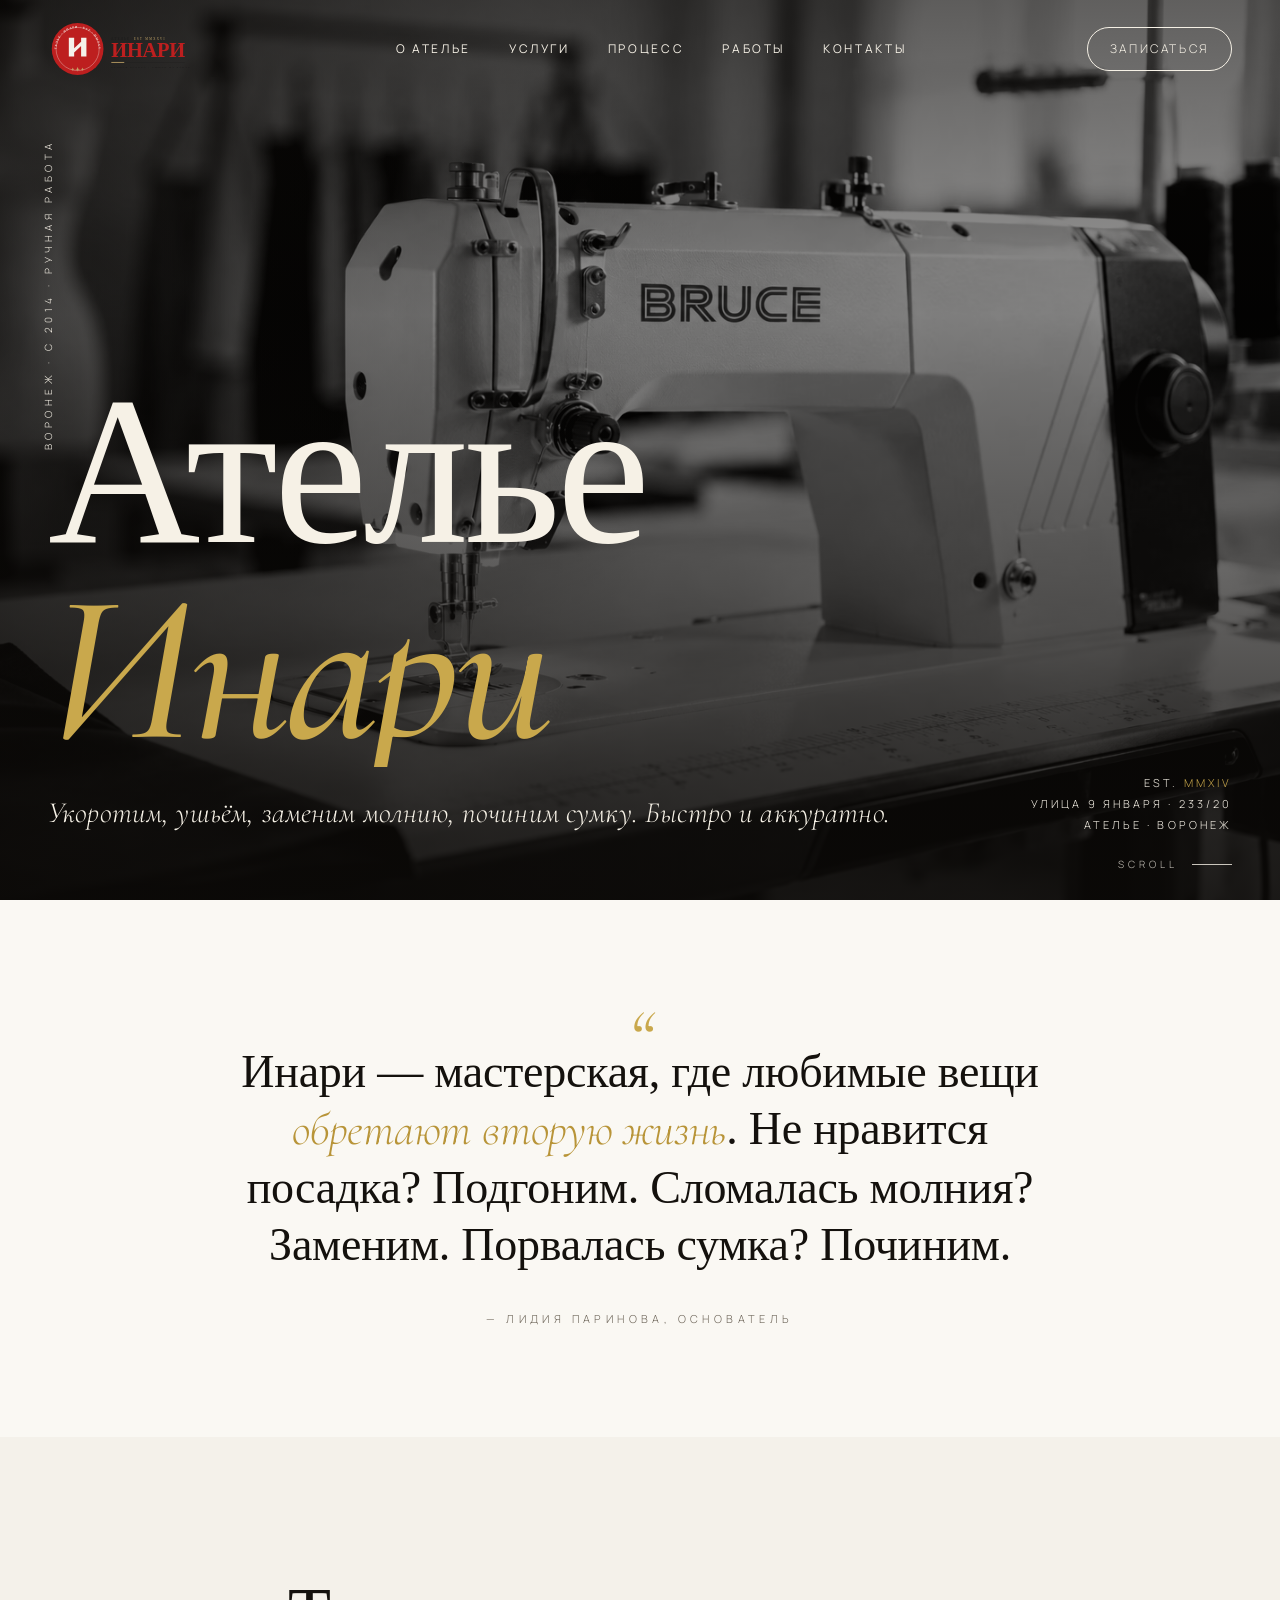
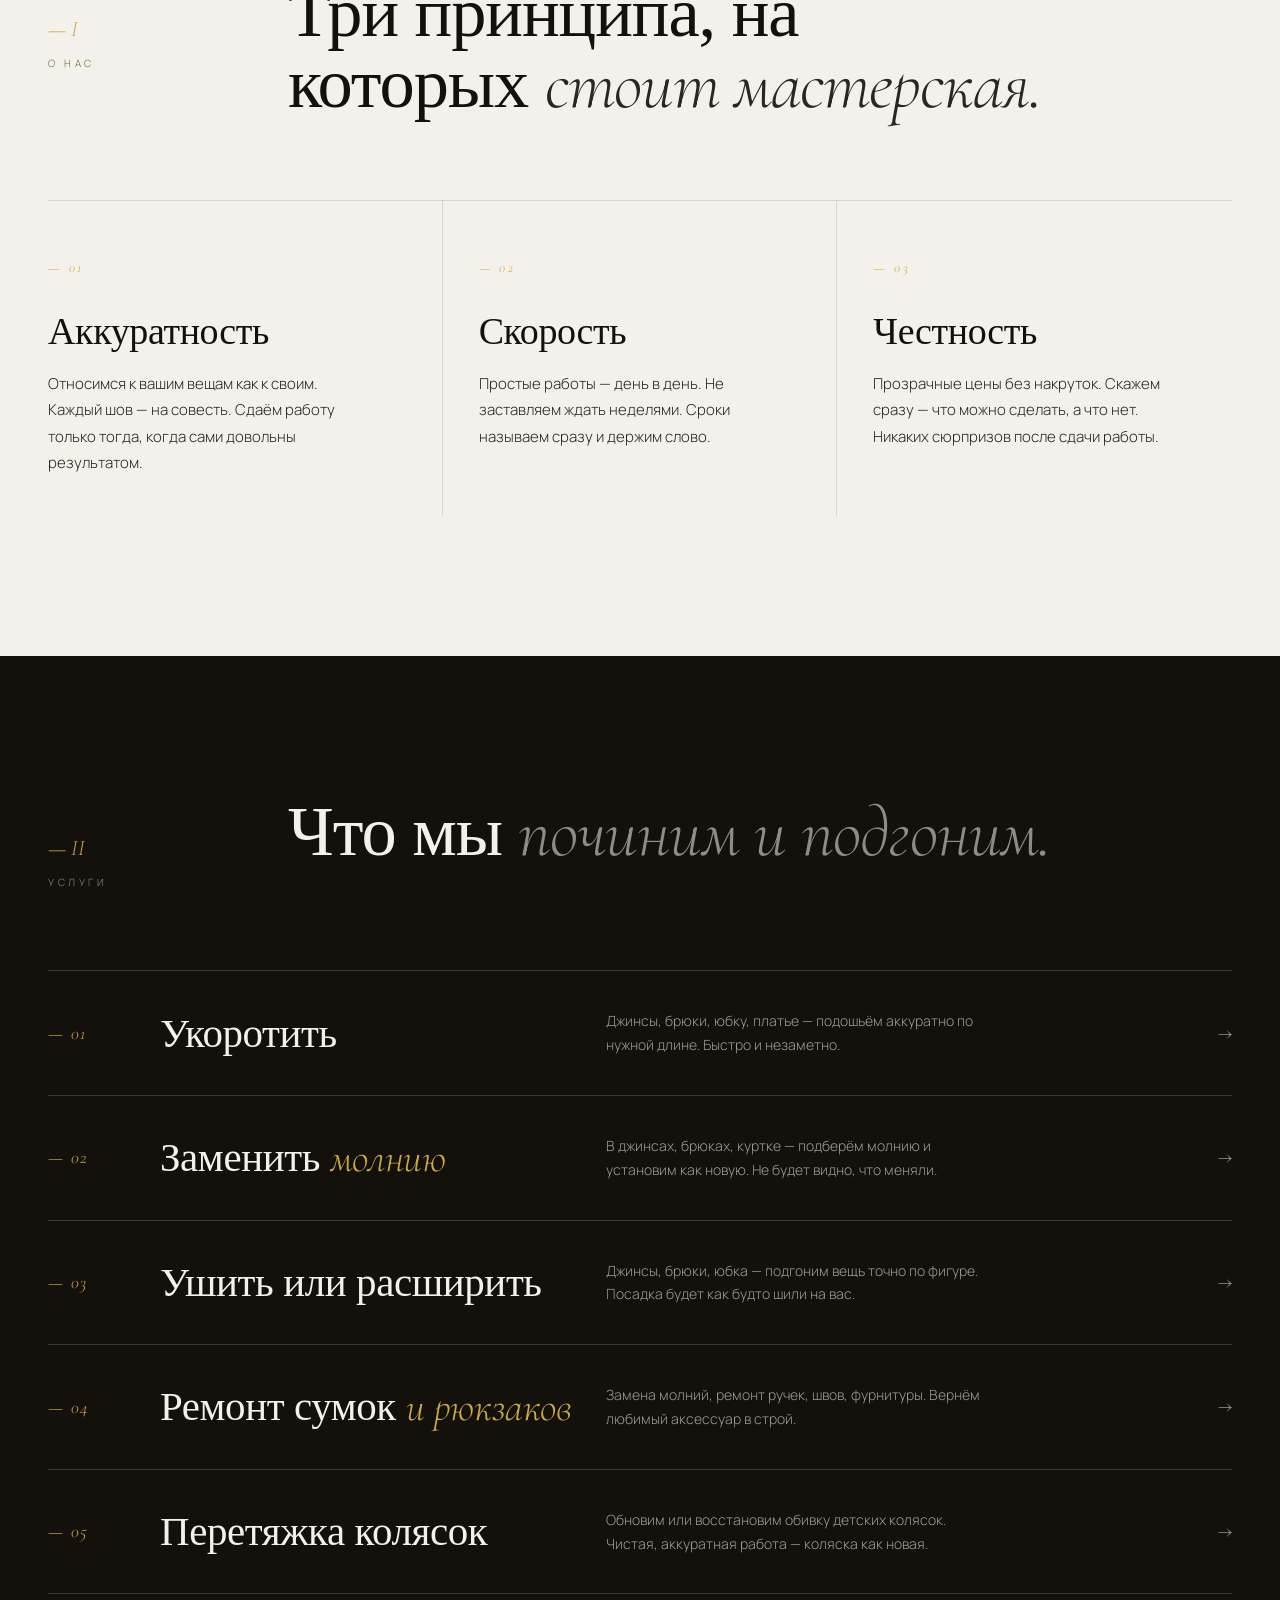
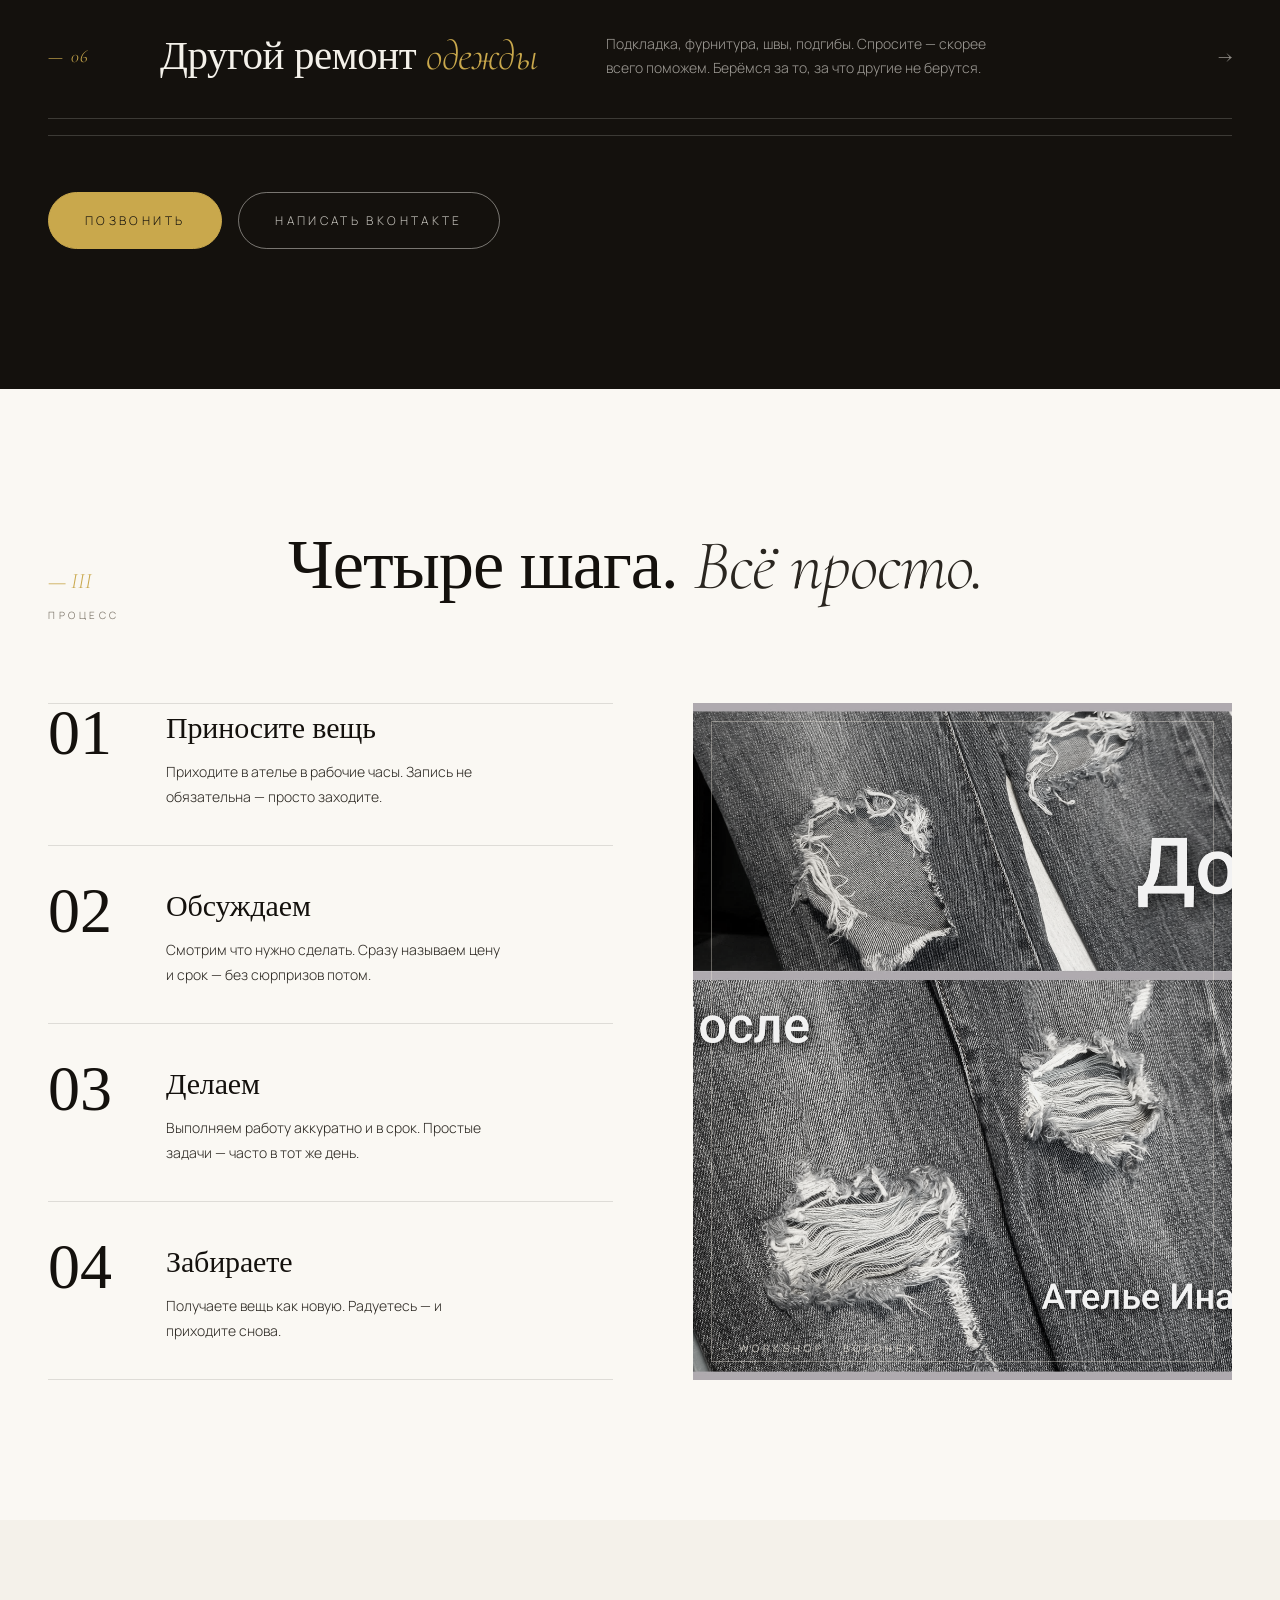
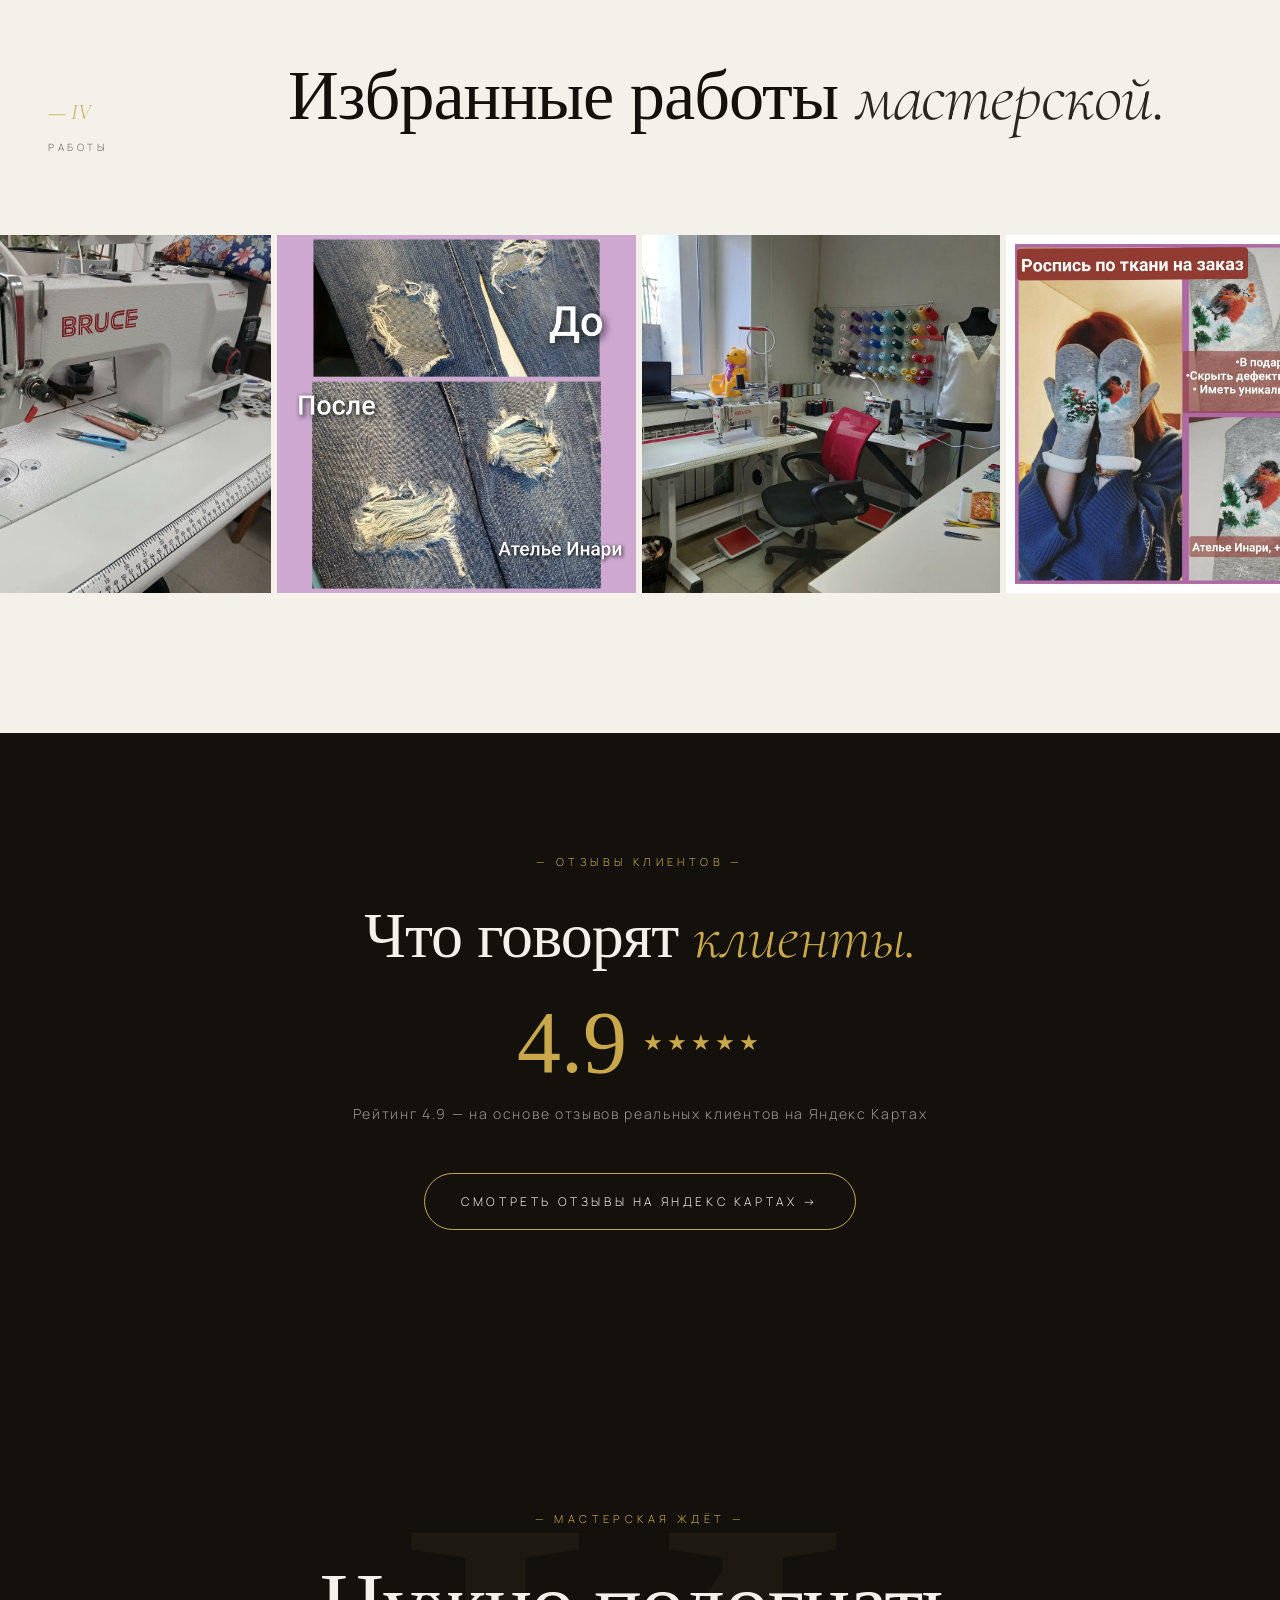
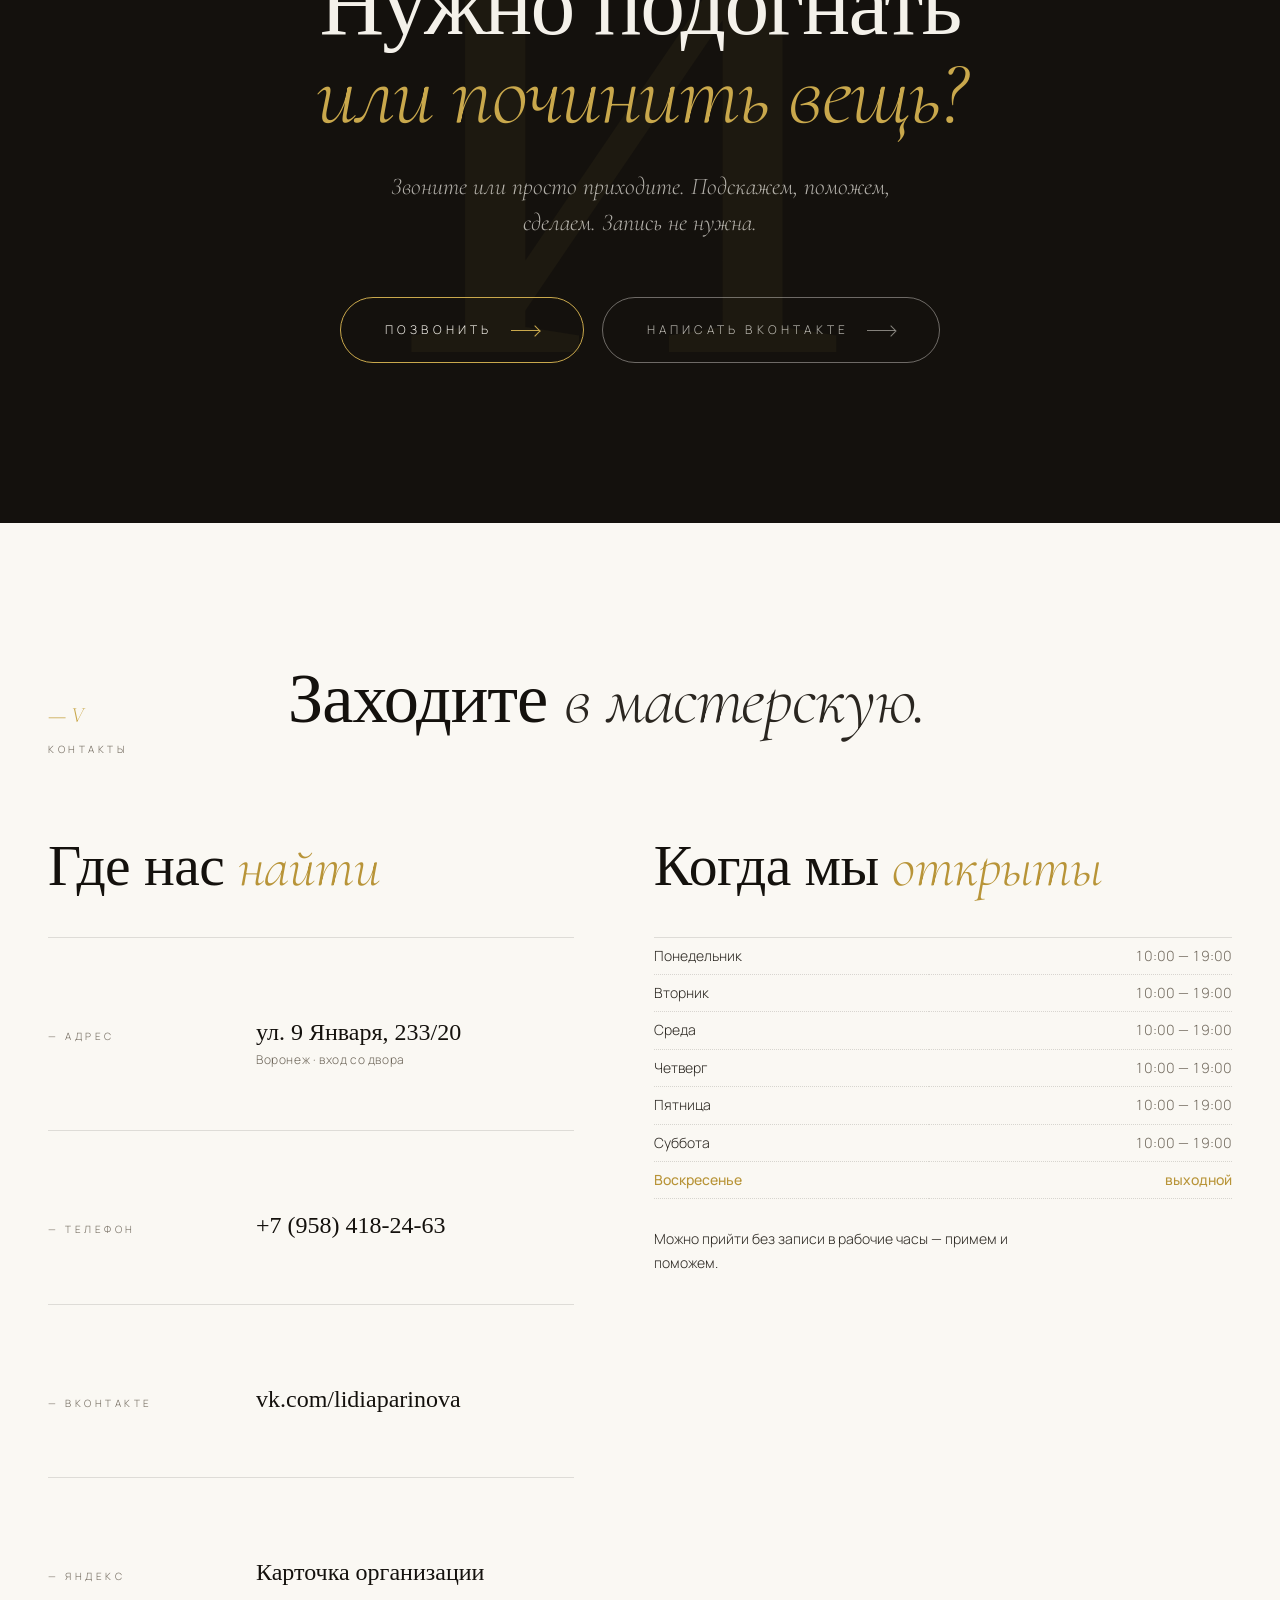
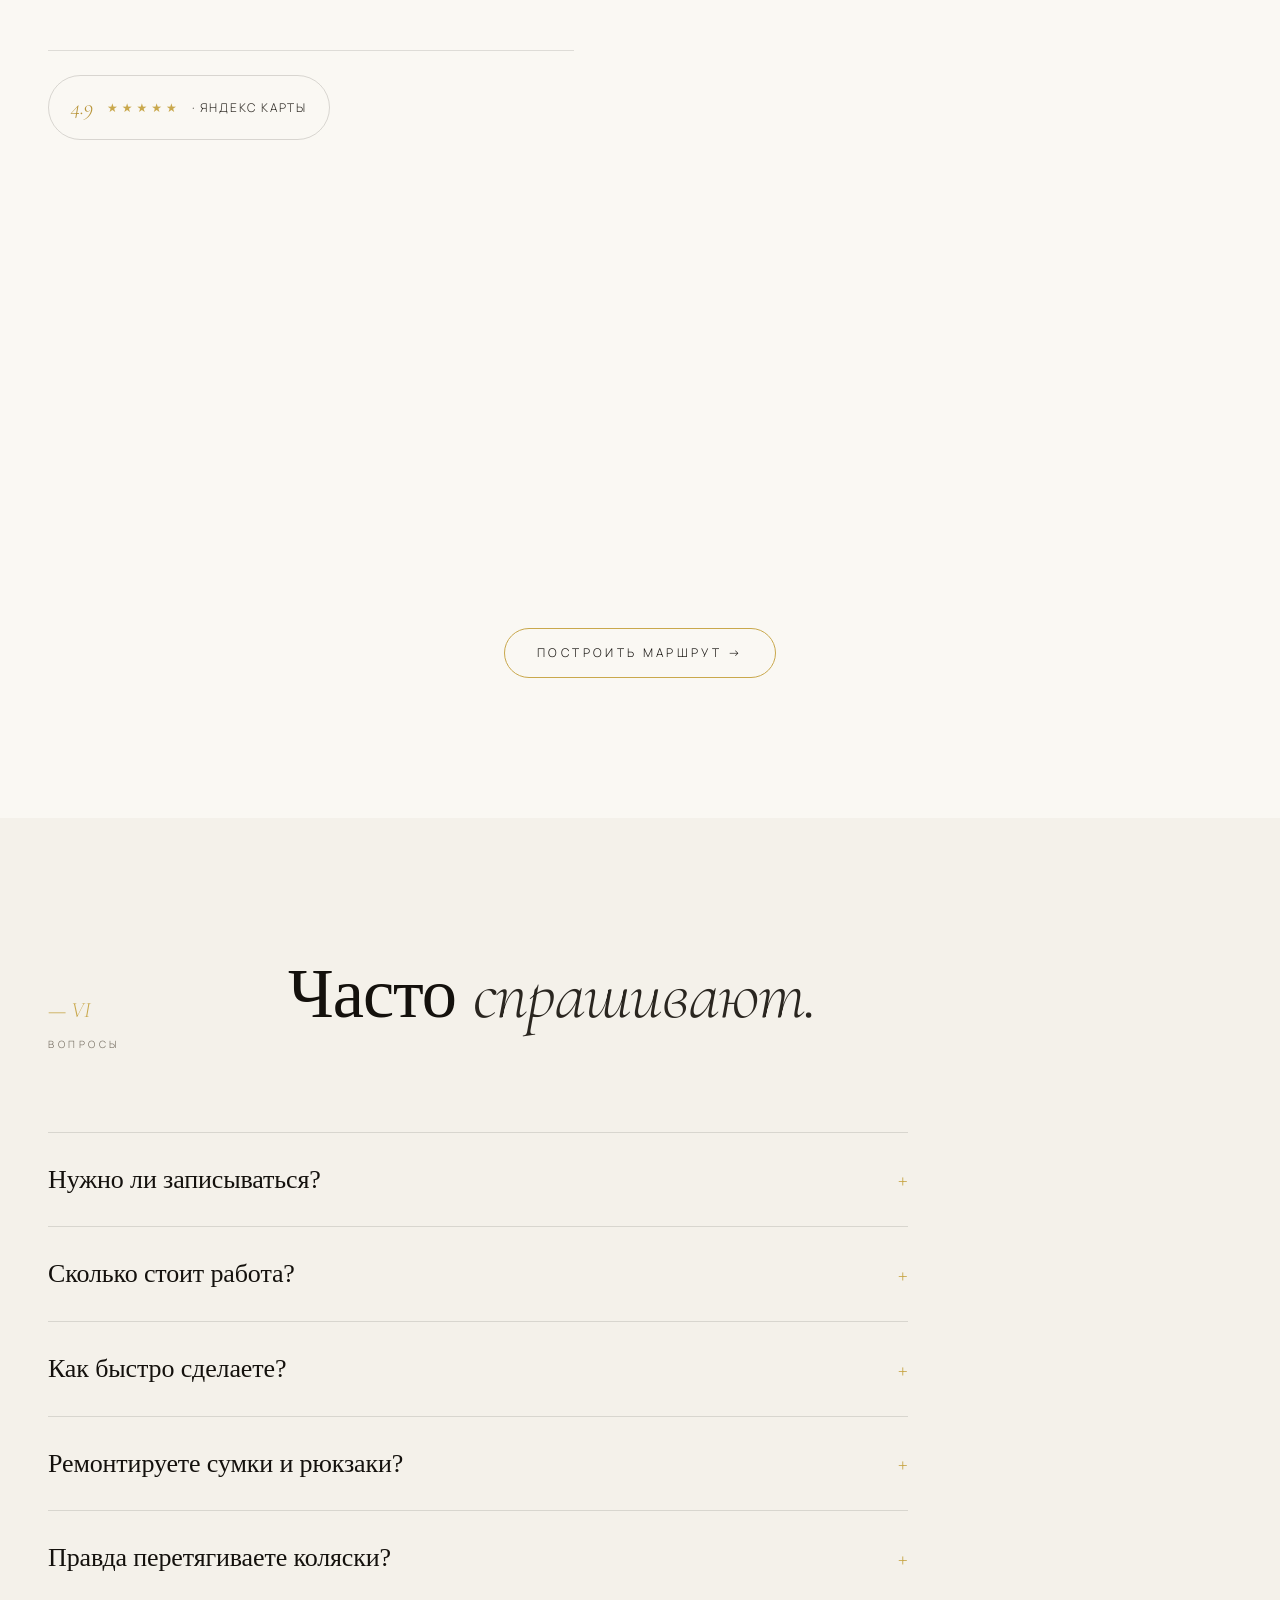
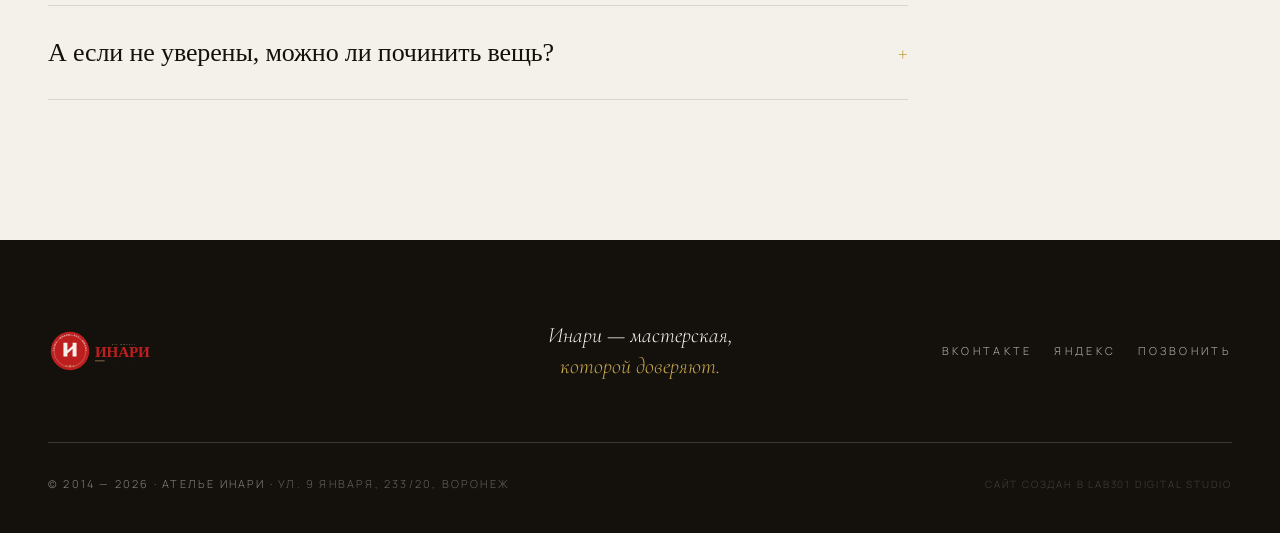
==== index.html @ 96c8e420 "Add files via upload" ====
<!doctype html>
<html lang="ru">
<head>
<meta charset="utf-8" />
<title>Ателье Инари в Воронеже — ремонт и подгонка одежды | ул. 9 Января, 233/20</title>
<meta name="viewport" content="width=device-width, initial-scale=1" />
<meta name="description" content="Ателье Инари в Воронеже. Укоротить брюки, заменить молнию, ушить, ремонт сумок и рюкзаков, перетяжка колясок. Быстро. Рейтинг 4.9. ☎ +7 (958) 418-24-63" />
<meta name="keywords" content="ателье воронеж, ремонт одежды воронеж, подгонка одежды, заменить молнию воронеж, укоротить брюки, ремонт сумок воронеж, ателье инари, 9 января воронеж" />
<meta name="robots" content="index, follow" />
<meta name="theme-color" content="#14110D" />
<meta name="color-scheme" content="dark" />
<link rel="canonical" href="https://inari-atelier.ru/" />

<!-- Open Graph -->
<meta property="og:type" content="website" />
<meta property="og:url" content="https://inari-atelier.ru/" />
<meta property="og:site_name" content="Ателье Инари" />
<meta property="og:locale" content="ru_RU" />
<meta property="og:title" content="Ателье Инари — ремонт и подгонка одежды в Воронеже" />
<meta property="og:description" content="Укоротим, ушьём, заменим молнию, починим сумку. Быстро и аккуратно. Рейтинг 4.9 на Яндекс Картах. ул. 9 Января, 233/20." />
<meta property="og:image" content="https://inari-atelier.ru/og-image.png" />
<meta property="og:image:width" content="1366" />
<meta property="og:image:height" content="768" />
<meta property="og:image:alt" content="Ателье Инари — индивидуальный пошив в Воронеже" />

<!-- Twitter Card -->
<meta name="twitter:card" content="summary_large_image" />
<meta name="twitter:title" content="Ателье Инари — ремонт и подгонка одежды в Воронеже" />
<meta name="twitter:description" content="Укоротим, ушьём, заменим молнию, починим сумку. Быстро и аккуратно. Рейтинг 4.9. ул. 9 Января, 233/20." />
<meta name="twitter:image" content="https://inari-atelier.ru/og-image.png" />

<!-- Favicons -->
<link rel="icon" type="image/svg+xml" href="favicon.svg" />
<link rel="icon" type="image/png" sizes="32x32" href="favicon-32x32%20(2).png" />
<link rel="icon" type="image/png" sizes="16x16" href="favicon-16x16%20(2).png" />
<link rel="apple-touch-icon" sizes="180x180" href="apple-touch-icon%20(2).png" />
<link rel="manifest" href="manifest.json" />

<!-- Preload LCP image — высший приоритет -->
<link rel="preload" as="image" href="hero.avif" type="image/avif" fetchpriority="high" />

<!-- DNS prefetch / preconnect -->
<link rel="dns-prefetch" href="https://yandex.ru" />
<link rel="preconnect" href="https://fonts.googleapis.com" crossorigin />
<link rel="preconnect" href="https://fonts.gstatic.com" crossorigin />

<!-- Google Fonts — не блокирует рендер (media=print trick) -->
<link rel="preload" as="style" href="https://fonts.googleapis.com/css2?family=Cormorant+Garamond:ital,wght@0,300;0,400;0,500;1,300;1,400&family=Manrope:wght@300;400;500;600&display=swap" />
<link rel="stylesheet" href="https://fonts.googleapis.com/css2?family=Cormorant+Garamond:ital,wght@0,300;0,400;0,500;1,300;1,400&family=Manrope:wght@300;400;500;600&display=swap" media="print" onload="this.media='all'" />
<noscript><link rel="stylesheet" href="https://fonts.googleapis.com/css2?family=Cormorant+Garamond:ital,wght@0,300;0,400;0,500;1,300;1,400&family=Manrope:wght@300;400;500;600&display=swap" /></noscript>
<style>
  /* Системные fallback-шрифты до загрузки Google Fonts */
  @font-face {
    font-family: "Cormorant Garamond";
    font-style: normal;
    font-weight: 300 500;
    font-display: swap;
    src: local("Georgia"), local("Times New Roman");
    size-adjust: 105%;
  }
  @font-face {
    font-family: "Manrope";
    font-style: normal;
    font-weight: 300 600;
    font-display: swap;
    src: local("Segoe UI"), local("Helvetica Neue"), local("Arial");
    size-adjust: 100%;
  }

  :root {
    --milk: #F4F1EA;
    --milk-2: #ECE7DC;
    --paper: #FAF8F3;
    --ink: #14110D;
    --ink-2: #2A2620;
    --mute: #6E665A;
    --rule: #1d1a15;
    --gold: #C9A84C;
    --gold-soft: #B89438;
    --serif: "Cormorant Garamond", "Times New Roman", serif;
    --sans: "Manrope", system-ui, sans-serif;
  }

  * { box-sizing: border-box; margin: 0; padding: 0; }
  html { scroll-behavior: smooth; }
  body.menu-open { overflow: hidden; }
  body.menu-open .nav {
    mix-blend-mode: normal;
    background: transparent;
    color: var(--milk);
  }
  body {
    background: var(--paper);
    color: var(--ink);
    font-family: var(--sans);
    font-weight: 300;
    font-size: 16px;
    line-height: 1.6;
    -webkit-font-smoothing: antialiased;
    text-rendering: optimizeLegibility;
    overflow-x: hidden;
  }
  img { max-width: 100%; display: block; }
  a { color: inherit; text-decoration: none; }

  .wrap { max-width: 1340px; margin: 0 auto; padding: 0 48px; }
  @media (max-width: 720px) { .wrap { padding: 0 24px; } }

  .serif { font-family: var(--serif); font-weight: 300; letter-spacing: -0.005em; }
  .eyebrow {
    font-family: var(--sans);
    font-size: 11px;
    font-weight: 500;
    letter-spacing: 0.32em;
    text-transform: uppercase;
    color: var(--mute);
  }
  .eyebrow .dot {
    display: inline-block;
    width: 5px; height: 5px;
    background: var(--gold);
    border-radius: 50%;
    transform: translateY(-2px);
    margin: 0 14px;
  }
  .hair {
    height: 1px;
    background: var(--ink);
    opacity: 0.15;
    width: 100%;
  }
  .vrule {
    width: 1px;
    background: currentColor;
    opacity: 0.2;
  }

  /* ──────── NAV ──────── */
  .nav {
    position: fixed;
    top: 0; left: 0; right: 0;
    z-index: 60;
    padding: 22px 48px;
    display: flex;
    align-items: center;
    justify-content: space-between;
    transition: background 600ms ease, padding 400ms ease, color 400ms ease;
    color: #f6f1e6;
  }
  .nav.scrolled {
    background: rgba(250,248,243,0.92);
    backdrop-filter: blur(14px);
    padding: 16px 48px;
    color: var(--ink);
    border-bottom: 1px solid rgba(20,17,13,0.06);
  }
  @media (max-width: 720px) { .nav, .nav.scrolled { padding-left: 24px; padding-right: 24px; } }

  .logo {
    display: flex;
    align-items: center;
    gap: 10px;
  }
  .logo-img {
    height: 54px;
    width: auto;
    display: block;
  }
  @media (max-width: 880px) {
    .logo-img { height: 36px; }
  }
  .foot-logo-img {
    height: 40px;
    width: auto;
    display: block;
  }
  .nav-links {
    display: flex;
    gap: 38px;
    font-size: 12px;
    letter-spacing: 0.22em;
    text-transform: uppercase;
    font-weight: 400;
  }
  .nav-links a {
    position: relative;
    padding: 4px 0;
    transition: opacity 300ms ease;
  }
  .nav-links a:hover { opacity: 0.55; }
  .nav-cta {
    font-size: 12px;
    letter-spacing: 0.22em;
    text-transform: uppercase;
    padding: 11px 22px;
    border: 1px solid currentColor;
    border-radius: 999px;
    transition: all 400ms ease;
  }
  .nav-cta:hover {
    background: var(--gold);
    border-color: var(--gold);
    color: #fff;
  }
  @media (max-width: 880px) { .nav-links, .nav-cta { display: none; } }

  /* ──────── BURGER ──────── */
  .nav-burger {
    display: none;
    flex-direction: column;
    justify-content: center;
    gap: 6px;
    cursor: pointer;
    padding: 6px;
    border: none;
    background: none;
    color: inherit;
    position: relative;
    z-index: 60;
  }
  .nav-burger span {
    display: block;
    width: 22px; height: 1px;
    background: currentColor;
    transition: transform 400ms ease, opacity 300ms ease;
    transform-origin: center;
  }
  body.menu-open .nav-burger span:nth-child(1) { transform: translateY(7px) rotate(45deg); }
  body.menu-open .nav-burger span:nth-child(2) { opacity: 0; transform: scaleX(0); }
  body.menu-open .nav-burger span:nth-child(3) { transform: translateY(-7px) rotate(-45deg); }
  @media (max-width: 880px) { .nav-burger { display: flex; } }

  /* ──────── MOBILE NAV OVERLAY ──────── */
  .nav-mobile {
    position: fixed; inset: 0;
    background: var(--ink);
    z-index: 55;
    display: flex;
    flex-direction: column;
    align-items: center;
    justify-content: center;
    gap: 0;
    opacity: 0;
    pointer-events: none;
    transition: opacity 450ms ease;
  }
  body.menu-open .nav-mobile { opacity: 1; pointer-events: all; }
  .nav-mobile a {
    font-family: var(--serif);
    font-style: italic;
    font-weight: 300;
    font-size: clamp(34px, 9vw, 54px);
    color: var(--milk);
    letter-spacing: -0.01em;
    padding: 12px 0;
    transition: color 300ms ease;
    opacity: 0;
    transform: translateY(20px);
    transition: color 300ms ease, opacity 500ms ease, transform 500ms ease;
  }
  body.menu-open .nav-mobile a { opacity: 1; transform: translateY(0); }
  body.menu-open .nav-mobile a:nth-child(1) { transition-delay: 80ms; }
  body.menu-open .nav-mobile a:nth-child(2) { transition-delay: 140ms; }
  body.menu-open .nav-mobile a:nth-child(3) { transition-delay: 200ms; }
  body.menu-open .nav-mobile a:nth-child(4) { transition-delay: 260ms; }
  body.menu-open .nav-mobile a:nth-child(5) { transition-delay: 320ms; }
  .nav-mobile a:hover { color: var(--gold); }
  .nav-mobile .mob-cta-wrap {
    display: flex; flex-direction: column; gap: 12px;
    margin-top: 36px; width: 100%; max-width: 280px;
    opacity: 0; transform: translateY(20px);
    transition: opacity 500ms ease 400ms, transform 500ms ease 400ms;
  }
  body.menu-open .nav-mobile .mob-cta-wrap { opacity: 1; transform: translateY(0); }
  .nav-mobile .mob-btn {
    display: flex; align-items: center; justify-content: center;
    padding: 15px 28px; border-radius: 999px;
    font-size: 12px; letter-spacing: 0.26em; text-transform: uppercase;
    font-family: var(--sans); font-style: normal; font-weight: 400;
    min-height: 48px; transition: all 400ms ease;
  }
  .nav-mobile .mob-btn.primary { background: var(--gold); color: var(--ink); border: 1px solid var(--gold); }
  .nav-mobile .mob-btn.primary:hover { background: #b8943a; }
  .nav-mobile .mob-btn.outline { border: 1px solid rgba(244,241,234,0.4); color: var(--milk); }
  .nav-mobile .mob-btn.outline:hover { border-color: var(--milk); }
  .nav-mobile-footer {
    position: absolute; bottom: 32px; left: 0; right: 0;
    text-align: center;
    font-size: 10px; letter-spacing: 0.35em; text-transform: uppercase;
    color: rgba(244,241,234,0.35);
    opacity: 0; transition: opacity 500ms ease 480ms;
  }
  body.menu-open .nav-mobile-footer { opacity: 1; }

  /* ──────── HERO ──────── */
  .hero {
    position: relative;
    min-height: 100vh;
    color: #f6f1e6;
    overflow: hidden;
    display: flex;
    align-items: flex-end;
    padding-bottom: 64px;
  }
  .hero::before {
    content: "";
    position: absolute; inset: 0;
    background: #0c0a08;
    z-index: 0;
  }
  .hero-img {
    position: absolute;
    inset: 0;
    width: 100%;
    height: 100%;
    object-fit: cover;
    object-position: 55% 30%;
    filter: grayscale(1) contrast(1.05) brightness(0.78);
    z-index: 1;
    transform: scale(1.02);
    animation: heroSlow 22s ease-out infinite alternate;
  }
  @keyframes heroSlow {
    from { transform: scale(1.02); }
    to   { transform: scale(1.10); }
  }
  .hero::after {
    content: "";
    position: absolute; inset: 0;
    background:
      linear-gradient(180deg, rgba(12,10,8,0.55) 0%, rgba(12,10,8,0.25) 35%, rgba(12,10,8,0.85) 100%),
      linear-gradient(90deg, rgba(12,10,8,0.45) 0%, rgba(12,10,8,0) 50%);
    z-index: 2;
  }
  .hero-inner {
    position: relative;
    z-index: 3;
    width: 100%;
  }
  .hero-grid {
    display: grid;
    grid-template-columns: 1fr auto;
    align-items: end;
    gap: 48px;
  }
  .hero-title {
    font-family: var(--serif);
    font-weight: 500;
    font-size: clamp(87px, 16.5vw, 252px);
    line-height: 0.92;
    letter-spacing: -0.02em;
    text-wrap: balance;
  }
  .hero-title .it { font-style: italic; font-weight: 500; color: var(--gold); }
  .hero-sub {
    font-family: var(--serif);
    font-style: italic;
    font-weight: 300;
    font-size: clamp(20px, 2.3vw, 30px);
    margin-top: 22px;
    opacity: 0.92;
    letter-spacing: 0.005em;
  }
  .hero-meta {
    font-size: 11px;
    letter-spacing: 0.28em;
    text-transform: uppercase;
    text-align: right;
    line-height: 1.9;
    opacity: 0.85;
  }
  .hero-meta .gold { color: var(--gold); }
  .hero-vstamp {
    position: absolute;
    left: 48px; top: 50%;
    transform: translateY(-50%) rotate(-90deg);
    transform-origin: left center;
    z-index: 3;
    font-size: 10px;
    letter-spacing: 0.45em;
    text-transform: uppercase;
    opacity: 0.7;
    white-space: nowrap;
  }
  @media (max-width: 720px) { .hero-vstamp { display: none; } }
  .scroll-hint {
    position: absolute;
    right: 48px; bottom: 28px;
    z-index: 3;
    font-size: 10px;
    letter-spacing: 0.4em;
    text-transform: uppercase;
    display: flex;
    align-items: center;
    gap: 14px;
    opacity: 0.8;
  }
  .scroll-hint .line {
    width: 40px; height: 1px; background: currentColor;
    animation: scrollLine 2.4s ease-in-out infinite;
  }
  @keyframes scrollLine {
    0%,100% { transform: scaleX(1); opacity: 0.4; }
    50%     { transform: scaleX(1.6); opacity: 1; }
  }
  @media (max-width: 720px) {
    .scroll-hint { right: 24px; }
    .hero-grid { grid-template-columns: 1fr; gap: 24px; }
    .hero-meta { text-align: left; font-size: 10px; letter-spacing: 0.2em; }
    .hero { min-height: 100svh; min-height: 100vh; padding-bottom: 48px; }
    .hero-sub { font-size: clamp(22px, 5.5vw, 32px); margin-top: 16px; }
    .hero-cta-mobile { display: flex !important; }
  }
  .hero-cta-mobile {
    display: none;
    flex-wrap: wrap; gap: 12px;
    margin-top: 28px;
  }
  .hero-cta-mobile a {
    display: inline-flex; align-items: center; justify-content: center;
    padding: 14px 28px; border-radius: 999px;
    font-family: var(--sans); font-size: 12px;
    letter-spacing: 0.24em; text-transform: uppercase;
    min-height: 48px; min-width: 44px;
    transition: all 400ms ease;
  }
  .hero-cta-mobile .hc-primary {
    background: var(--gold); color: var(--ink); border: 1px solid var(--gold);
  }
  .hero-cta-mobile .hc-outline {
    border: 1px solid rgba(246,241,230,0.45); color: #f6f1e6;
  }

  /* ──────── SECTION SCAFFOLD ──────── */
  section { position: relative; padding: 140px 0; }
  @media (max-width: 720px) { section { padding: 90px 0; } }

  .section-head {
    display: grid;
    grid-template-columns: 200px 1fr;
    gap: 40px;
    align-items: baseline;
    margin-bottom: 80px;
  }
  .section-head h2 {
    font-family: var(--serif);
    font-weight: 300;
    font-size: clamp(40px, 5.5vw, 76px);
    line-height: 1;
    letter-spacing: -0.015em;
    text-wrap: balance;
  }
  .section-head h2 .it { font-style: italic; color: var(--ink-2); }
  .section-head .index {
    font-family: var(--serif);
    font-style: italic;
    color: var(--gold);
    font-size: 22px;
  }
  .section-head .index small {
    display: block;
    font-family: var(--sans);
    font-style: normal;
    color: var(--mute);
    font-size: 10px;
    letter-spacing: 0.35em;
    text-transform: uppercase;
    margin-top: 8px;
  }
  @media (max-width: 720px) {
    .section-head { grid-template-columns: 1fr; gap: 16px; margin-bottom: 50px; }
  }

  /* ──────── PHILOSOPHY (quote) ──────── */
  .philo {
    background: var(--paper);
    padding-top: 110px;
    padding-bottom: 110px;
  }
  .philo-quote {
    max-width: 980px;
    margin: 0 auto;
    text-align: center;
  }
  .philo-quote .mark {
    color: var(--gold);
    font-family: var(--serif);
    font-style: italic;
    font-size: 80px;
    line-height: 0;
    display: inline-block;
    transform: translateY(28px);
  }
  .philo-quote p {
    font-family: var(--serif);
    font-weight: 300;
    font-size: clamp(28px, 3.6vw, 46px);
    line-height: 1.25;
    letter-spacing: -0.005em;
    text-wrap: balance;
  }
  .philo-quote p em { color: var(--gold-soft); font-style: italic; }
  .philo-quote .sign {
    margin-top: 36px;
    font-size: 11px;
    letter-spacing: 0.4em;
    text-transform: uppercase;
    color: var(--mute);
  }

  /* ──────── VALUES ──────── */
  .values {
    background: var(--milk);
  }
  .values-grid {
    display: grid;
    grid-template-columns: repeat(3, 1fr);
    gap: 0;
    border-top: 1px solid rgba(20,17,13,0.12);
  }
  .value {
    padding: 56px 36px 40px 0;
    border-right: 1px solid rgba(20,17,13,0.12);
    position: relative;
  }
  .value:last-child { border-right: none; padding-right: 0; }
  .value:not(:first-child) { padding-left: 36px; }
  .value .num {
    font-family: var(--serif);
    font-style: italic;
    color: var(--gold);
    font-size: 14px;
    letter-spacing: 0.2em;
    margin-bottom: 32px;
    display: block;
  }
  .value h3 {
    font-family: var(--serif);
    font-weight: 300;
    font-size: clamp(28px, 3vw, 38px);
    line-height: 1.1;
    margin-bottom: 18px;
    letter-spacing: -0.01em;
  }
  .value h3 .ja {
    display: block;
    font-size: 12px;
    letter-spacing: 0.4em;
    color: var(--mute);
    font-family: var(--sans);
    font-style: normal;
    text-transform: uppercase;
    margin-bottom: 14px;
  }
  .value p {
    color: var(--ink-2);
    font-size: 15px;
    line-height: 1.75;
    max-width: 32ch;
  }
  @media (max-width: 880px) {
    .values-grid { grid-template-columns: 1fr; }
    .value { border-right: none; border-bottom: 1px solid rgba(20,17,13,0.12); padding: 40px 0; }
    .value:not(:first-child) { padding-left: 0; }
    .value:last-child { border-bottom: none; }
  }

  /* ──────── SERVICES ──────── */
  .services { background: var(--ink); color: var(--milk); }
  .services .section-head h2 .it,
  .services .section-head .index small { color: rgba(244,241,234,0.55); }
  .services .section-head { color: var(--milk); }
  .svc-list {
    list-style: none;
    border-top: 1px solid rgba(244,241,234,0.18);
  }
  .svc {
    display: grid;
    grid-template-columns: 80px 1fr 1.4fr auto;
    align-items: center;
    gap: 32px;
    padding: 38px 0;
    border-bottom: 1px solid rgba(244,241,234,0.18);
    transition: padding 500ms ease, background 500ms ease;
    cursor: default;
    position: relative;
  }
  .svc:hover { padding-left: 24px; padding-right: 24px; }
  .svc:hover .svc-arrow { transform: translateX(8px); color: var(--gold); }
  .svc-num {
    font-family: var(--serif);
    font-style: italic;
    color: var(--gold);
    font-size: 18px;
    letter-spacing: 0.1em;
  }
  .svc-name {
    font-family: var(--serif);
    font-weight: 300;
    font-size: clamp(26px, 3.2vw, 42px);
    line-height: 1.05;
    letter-spacing: -0.01em;
  }
  .svc-desc {
    color: rgba(244,241,234,0.62);
    font-size: 14px;
    line-height: 1.7;
    max-width: 48ch;
  }
  .svc-arrow {
    font-family: var(--serif);
    font-style: italic;
    color: rgba(244,241,234,0.55);
    font-size: 22px;
    transition: transform 500ms ease, color 500ms ease;
  }
  @media (max-width: 880px) {
    .svc { grid-template-columns: 50px 1fr; }
    .svc-desc, .svc-arrow { grid-column: 2 / -1; }
    .svc-arrow { justify-self: end; }
  }

  /* ──────── PROCESS ──────── */
  .process { background: var(--paper); }
  .process-grid {
    display: grid;
    grid-template-columns: 1.05fr 1fr;
    gap: 80px;
    align-items: stretch;
  }
  @media (max-width: 980px) { .process-grid { grid-template-columns: 1fr; gap: 50px; } }

  .process-steps {
    display: flex;
    flex-direction: column;
    gap: 0;
  }
  .step {
    display: grid;
    grid-template-columns: 90px 1fr;
    gap: 28px;
    padding: 36px 0;
    border-bottom: 1px solid rgba(20,17,13,0.12);
    align-items: start;
    position: relative;
  }
  .step:first-child { padding-top: 0; border-top: 1px solid rgba(20,17,13,0.12); }
  .step .num {
    font-family: var(--serif);
    font-weight: 300;
    font-size: 64px;
    line-height: 0.9;
    color: var(--ink);
    display: flex;
    flex-direction: column;
    gap: 2px;
  }
  .step .num .ja {
    font-size: 13px;
    color: var(--gold);
    letter-spacing: 0.4em;
    font-family: var(--sans);
  }
  .step h4 {
    font-family: var(--serif);
    font-weight: 300;
    font-size: clamp(24px, 2.4vw, 30px);
    margin-bottom: 8px;
    letter-spacing: -0.005em;
  }
  .step h4 em { color: var(--gold-soft); font-style: italic; }
  .step p {
    color: var(--ink-2);
    font-size: 14px;
    line-height: 1.75;
    max-width: 42ch;
  }

  .process-figure {
    position: relative;
    background: var(--milk-2);
    overflow: hidden;
    min-height: 540px;
  }
  .process-figure img {
    position: absolute; inset: 0;
    width: 100%; height: 100%;
    object-fit: cover;
    filter: grayscale(0.9) contrast(1.05) brightness(0.95);
    transition: transform 1600ms cubic-bezier(.2,.7,.2,1);
  }
  .process-figure:hover img { transform: scale(1.06); }
  .process-figure .stamp {
    position: absolute;
    bottom: 24px; left: 28px;
    color: #f6f1e6;
    font-size: 10px;
    letter-spacing: 0.4em;
    text-transform: uppercase;
    z-index: 2;
  }
  .process-figure .frame {
    position: absolute; inset: 18px;
    border: 1px solid rgba(246,241,230,0.35);
    pointer-events: none;
    z-index: 2;
  }

  /* ──────── GALLERY ──────── */
  .gallery {
    background: var(--milk);
    padding-bottom: 140px;
  }
  .gallery > .wrap { padding-bottom: 0; }

  /* ── КАРУСЕЛЬ ── */
  .carousel-wrap {
    width: 100%;
    overflow: hidden;
    cursor: grab;
    user-select: none;
    -webkit-user-select: none;
    margin-top: 48px;
  }
  .carousel-wrap.is-dragging { cursor: grabbing; }
  .carousel-track {
    display: flex;
    gap: 6px;
    width: max-content;
    will-change: transform;
  }
  .car-item {
    flex-shrink: 0;
    width: clamp(220px, 28vw, 420px);
    aspect-ratio: 1 / 1;
    overflow: hidden;
    background: var(--ink);
  }
  .car-item img {
    width: 100%; height: 100%;
    object-fit: cover;
    pointer-events: none;
    filter: grayscale(0.15) contrast(1.02);
    transition: filter 400ms ease;
    display: block;
  }
  .carousel-wrap:hover .car-item img { filter: grayscale(0) contrast(1.05); }
  @media (max-width: 600px) {
    .car-item { width: clamp(200px, 72vw, 300px); }
  }

  /* ──────── CTA ──────── */
  .cta-section {
    background: var(--ink);
    color: var(--milk);
    text-align: center;
    padding: 160px 0;
    position: relative;
    overflow: hidden;
  }
  .cta-section::before {
    content: "И";
    position: absolute;
    inset: 0;
    display: flex; align-items: center; justify-content: center;
    font-family: var(--serif);
    font-size: clamp(280px, 50vw, 720px);
    color: rgba(201,168,76,0.05);
    line-height: 1;
    letter-spacing: 0.05em;
    pointer-events: none;
    user-select: none;
  }
  .cta-inner { position: relative; z-index: 1; }
  .cta-eyebrow {
    color: var(--gold);
    font-size: 11px;
    letter-spacing: 0.4em;
    text-transform: uppercase;
    margin-bottom: 32px;
  }
  .cta-section h2 {
    font-family: var(--serif);
    font-weight: 300;
    font-size: clamp(44px, 7vw, 110px);
    line-height: 0.98;
    letter-spacing: -0.02em;
    margin-bottom: 32px;
    text-wrap: balance;
  }
  .cta-section h2 .it { font-style: italic; color: var(--gold); }
  .cta-section p.lead {
    font-family: var(--serif);
    font-style: italic;
    font-size: clamp(18px, 2vw, 24px);
    color: rgba(244,241,234,0.7);
    max-width: 540px;
    margin: 0 auto 56px;
    line-height: 1.5;
  }
  .cta-btn {
    display: inline-flex;
    align-items: center;
    gap: 18px;
    padding: 22px 44px;
    border: 1px solid var(--gold);
    color: var(--milk);
    font-size: 12px;
    letter-spacing: 0.35em;
    text-transform: uppercase;
    border-radius: 999px;
    transition: all 600ms cubic-bezier(.2,.7,.2,1);
    position: relative;
    overflow: hidden;
  }
  .cta-btn .arrow {
    width: 28px; height: 1px;
    background: var(--gold);
    position: relative;
    transition: width 600ms ease;
  }
  .cta-btn .arrow::after {
    content: "";
    position: absolute;
    right: 0; top: -3px;
    width: 7px; height: 7px;
    border-top: 1px solid var(--gold);
    border-right: 1px solid var(--gold);
    transform: rotate(45deg);
  }
  .cta-btn:hover { background: var(--gold); color: var(--ink); border-color: var(--gold); }
  .cta-btn:hover .arrow { background: var(--ink); width: 44px; }
  .cta-btn:hover .arrow::after { border-color: var(--ink); }

  /* ──────── CONTACTS ──────── */
  .contacts { background: var(--paper); }
  .contacts-grid {
    display: grid;
    grid-template-columns: 1fr 1.1fr;
    gap: 80px;
  }
  @media (max-width: 980px) { .contacts-grid { grid-template-columns: 1fr; gap: 50px; } }

  .contacts h3 {
    font-family: var(--serif);
    font-weight: 300;
    font-size: clamp(36px, 4.5vw, 58px);
    line-height: 1.02;
    margin-bottom: 40px;
    letter-spacing: -0.01em;
  }
  .contacts h3 em { color: var(--gold-soft); font-style: italic; }
  .contacts-block {
    border-top: 1px solid rgba(20,17,13,0.12);
  }
  .c-row {
    display: grid;
    grid-template-columns: 140px 1fr;
    gap: 32px;
    padding: 22px 0;
    border-bottom: 1px solid rgba(20,17,13,0.12);
    align-items: baseline;
  }
  .c-row .label {
    font-size: 10px;
    letter-spacing: 0.35em;
    text-transform: uppercase;
    color: var(--mute);
  }
  .c-row .value {
    font-family: var(--serif);
    font-weight: 300;
    font-size: clamp(18px, 2vw, 24px);
    line-height: 1.35;
  }
  .c-row .value a:hover { color: var(--gold-soft); }
  .c-row .value .small {
    font-family: var(--sans);
    font-size: 12px;
    color: var(--mute);
    letter-spacing: 0.05em;
    margin-top: 4px;
  }
  .hours-table {
    width: 100%;
    border-collapse: collapse;
    font-size: 14px;
  }
  .hours-table td {
    padding: 7px 0;
    border-bottom: 1px dotted rgba(20,17,13,0.15);
  }
  .hours-table td:first-child { color: var(--ink-2); }
  .hours-table td:last-child { text-align: right; color: var(--mute); font-variant-numeric: tabular-nums; }
  .hours-table tr.today td { color: var(--gold-soft); font-weight: 500; }
  .hours-table tr.today td:last-child { color: var(--gold-soft); }

  .rating {
    display: inline-flex;
    align-items: center;
    gap: 14px;
    padding: 14px 22px;
    border: 1px solid rgba(20,17,13,0.15);
    border-radius: 999px;
    margin-top: 24px;
    font-size: 12px;
    letter-spacing: 0.15em;
    text-transform: uppercase;
    color: var(--ink-2);
  }
  .rating .score {
    font-family: var(--serif);
    font-style: italic;
    font-size: 22px;
    color: var(--gold-soft);
    letter-spacing: 0;
  }
  .rating .stars { color: var(--gold); letter-spacing: 1px; }

  /* ──────── FOOTER ──────── */
  footer {
    background: var(--ink);
    color: rgba(244,241,234,0.7);
    padding: 80px 0 40px;
  }
  .foot-top {
    display: grid;
    grid-template-columns: 1fr auto 1fr;
    align-items: center;
    gap: 40px;
    padding-bottom: 60px;
    border-bottom: 1px solid rgba(244,241,234,0.18);
  }
  .foot-logo {
    font-family: var(--serif);
    font-style: italic;
    font-size: 28px;
    color: var(--milk);
  }
  .foot-tag {
    font-family: var(--serif);
    font-style: italic;
    color: var(--milk);
    font-size: 22px;
    text-align: center;
    line-height: 1.4;
  }
  .foot-tag em { color: var(--gold); }
  .foot-links {
    display: flex;
    gap: 22px;
    justify-content: flex-end;
    font-size: 11px;
    letter-spacing: 0.3em;
    text-transform: uppercase;
  }
  .foot-links a:hover { color: var(--gold); }
  .foot-bot {
    display: flex;
    justify-content: space-between;
    align-items: center;
    padding-top: 32px;
    font-size: 11px;
    letter-spacing: 0.2em;
    text-transform: uppercase;
    color: rgba(244,241,234,0.5);
  }
  @media (max-width: 720px) {
    .foot-top { grid-template-columns: 1fr; text-align: center; }
    .foot-links { justify-content: center; flex-wrap: wrap; }
    .foot-bot { flex-direction: column; gap: 14px; text-align: center; }
  }

  /* ──────── REVEAL ON SCROLL ──────── */
  .reveal {
    opacity: 0;
    transform: translateY(28px);
    transition: opacity 1400ms cubic-bezier(.2,.7,.2,1), transform 1400ms cubic-bezier(.2,.7,.2,1);
  }
  .reveal.in { opacity: 1; transform: translateY(0); }
  .reveal.d1 { transition-delay: 120ms; }
  .reveal.d2 { transition-delay: 240ms; }
  .reveal.d3 { transition-delay: 360ms; }
  .reveal.d4 { transition-delay: 480ms; }

  /* hero text reveal */
  .hero-title .line { display: block; overflow: hidden; }
  .hero-title .line span {
    display: inline-block;
    transform: translateY(110%);
    animation: lineUp 1400ms cubic-bezier(.2,.7,.2,1) forwards;
  }
  .hero-title .line.l2 span { animation-delay: 220ms; }
  .hero-sub.heroFade, .hero-meta.heroFade, .hero-vstamp.heroFade {
    opacity: 0;
    animation: heroFade 1400ms ease-out 800ms forwards;
  }
  @keyframes lineUp { to { transform: translateY(0); } }
  @keyframes heroFade { to { opacity: 1; } }

  ::selection { background: var(--gold); color: var(--ink); }

  /* ──────── REVIEWS ──────── */
  .reviews { background: var(--ink); color: var(--milk); text-align: center; padding: 120px 0; }
  .reviews-inner { max-width: 780px; margin: 0 auto; }
  .reviews .section-label {
    font-size: 11px; letter-spacing: 0.4em; text-transform: uppercase;
    color: var(--gold); margin-bottom: 32px;
  }
  .reviews h2 {
    font-family: var(--serif); font-weight: 300;
    font-size: clamp(38px, 5vw, 68px); line-height: 1.05;
    letter-spacing: -0.015em; margin-bottom: 28px;
  }
  .reviews h2 .it { font-style: italic; color: var(--gold); }
  .reviews-rating {
    display: inline-flex; align-items: center; gap: 16px;
    font-family: var(--serif); font-size: clamp(52px, 8vw, 88px);
    font-weight: 300; color: var(--gold); line-height: 1;
    margin-bottom: 16px;
  }
  .reviews-rating .stars { font-size: 22px; letter-spacing: 4px; }
  .reviews-sub {
    color: rgba(244,241,234,0.6); font-size: 14px;
    letter-spacing: 0.12em; margin-bottom: 48px; line-height: 1.6;
  }
  .reviews-btn {
    display: inline-flex; align-items: center; gap: 16px;
    padding: 18px 36px; border: 1px solid var(--gold);
    color: var(--milk); font-size: 12px; letter-spacing: 0.3em;
    text-transform: uppercase; border-radius: 999px;
    transition: all 500ms ease;
  }
  .reviews-btn:hover { background: var(--gold); color: var(--ink); }

  /* ──────── FAQ ──────── */
  .faq { background: var(--milk); }
  .faq-list { max-width: 860px; border-top: 1px solid rgba(20,17,13,0.12); }
  .faq-list details {
    border-bottom: 1px solid rgba(20,17,13,0.12);
    overflow: hidden;
  }
  .faq-list summary {
    display: grid; grid-template-columns: 1fr auto;
    align-items: center; gap: 20px;
    padding: 26px 0; cursor: pointer; list-style: none;
    font-family: var(--serif); font-weight: 300;
    font-size: clamp(20px, 2.2vw, 26px); letter-spacing: -0.005em;
    transition: color 300ms ease;
  }
  .faq-list summary::-webkit-details-marker { display: none; }
  .faq-list summary:hover { color: var(--gold-soft); }
  .faq-list summary .faq-icon {
    font-family: var(--serif); font-style: italic;
    color: var(--gold); font-size: 24px;
    transition: transform 400ms ease; flex-shrink: 0;
  }
  .faq-list details[open] summary .faq-icon { transform: rotate(45deg); }
  .faq-list .faq-body {
    padding: 0 0 28px; color: var(--ink-2);
    font-size: 15px; line-height: 1.75; max-width: 68ch;
  }

  /* ──────── ROUTE BTN ──────── */
  .route-btn {
    display: inline-flex; align-items: center; gap: 12px;
    padding: 14px 32px; border: 1px solid var(--gold);
    color: var(--ink); font-size: 12px; letter-spacing: 0.28em;
    text-transform: uppercase; border-radius: 999px;
    transition: all 400ms ease;
  }
  .route-btn:hover { background: var(--gold); color: #fff; }

  /* ──────── CTA OUTLINE BTN ──────── */
  .cta-btn-outline {
    background: transparent;
    border-color: rgba(244,241,234,0.4);
    color: rgba(244,241,234,0.75);
  }
  .cta-btn-outline:hover { background: rgba(244,241,234,0.12); border-color: var(--milk); color: var(--milk); }
  .cta-btn-outline .arrow { background: rgba(244,241,234,0.5); }
  .cta-btn-outline .arrow::after { border-color: rgba(244,241,234,0.5); }
  .cta-btns { display: flex; flex-wrap: wrap; gap: 18px; justify-content: center; }

  /* ──────── SERVICES CTA ROW ──────── */
  .svc-cta {
    display: flex; flex-wrap: wrap; gap: 16px;
    padding-top: 56px; border-top: 1px solid rgba(244,241,234,0.18);
    margin-top: 16px;
  }
  .svc-cta-btn {
    display: inline-flex; align-items: center; gap: 14px;
    padding: 18px 36px; border-radius: 999px;
    font-size: 12px; letter-spacing: 0.28em; text-transform: uppercase;
    transition: all 400ms ease;
  }
  .svc-cta-btn.primary { background: var(--gold); color: var(--ink); border: 1px solid var(--gold); }
  .svc-cta-btn.primary:hover { background: #b8943a; border-color: #b8943a; }
  .svc-cta-btn.outline { border: 1px solid rgba(244,241,234,0.45); color: rgba(244,241,234,0.8); }
  .svc-cta-btn.outline:hover { border-color: var(--milk); color: var(--milk); }
</style>
<script type="application/ld+json">
{
  "@context": "https://schema.org",
  "@type": "ClothingStore",
  "name": "Ателье Инари",
  "description": "Ремонт и подгонка одежды в Воронеже. Укоротить, ушить, заменить молнию, ремонт сумок и рюкзаков, перетяжка колясок.",
  "image": "XXXL.webp",
  "address": {
    "@type": "PostalAddress",
    "streetAddress": "ул. 9 Января, 233/20",
    "addressLocality": "Воронеж",
    "addressCountry": "RU"
  },
  "telephone": "+79584182463",
  "url": "https://yandex.ru/maps/org/inari/100336896363/",
  "sameAs": ["https://vk.com/lidiaparinova", "https://yandex.ru/maps/org/inari/100336896363/"],
  "openingHoursSpecification": [
    {"@type": "OpeningHoursSpecification", "dayOfWeek": ["Monday","Tuesday","Wednesday","Thursday","Friday","Saturday"], "opens": "10:00", "closes": "19:00"}
  ],
  "geo": {"@type": "GeoCoordinates", "latitude": 51.680375, "longitude": 39.123472},
  "aggregateRating": {"@type": "AggregateRating", "ratingValue": "4.9", "bestRating": "5", "ratingCount": "50"}
}
</script>
</head>
<body>

<!-- NAV -->
<nav class="nav" id="nav">
  <a href="#top" class="logo">
    <img src="logo.svg" alt="Ателье Инари" class="logo-img" />
  </a>
  <div class="nav-links">
    <a href="#about">О ателье</a>
    <a href="#services">Услуги</a>
    <a href="#process">Процесс</a>
    <a href="#gallery">Работы</a>
    <a href="#contacts">Контакты</a>
  </div>
  <a href="#cta" class="nav-cta">Записаться</a>
  <button class="nav-burger" id="burger" aria-label="Меню">
    <span></span><span></span><span></span>
  </button>
</nav>

<!-- MOBILE NAV -->
<div class="nav-mobile" id="navMobile" aria-hidden="true">
  <a href="#about" class="mob-link">О ателье</a>
  <a href="#services" class="mob-link">Услуги</a>
  <a href="#process" class="mob-link">Процесс</a>
  <a href="#gallery" class="mob-link">Работы</a>
  <a href="#contacts" class="mob-link">Контакты</a>
  <div class="mob-cta-wrap">
    <a class="mob-btn primary" href="tel:+79584182463">Позвонить</a>
    <a class="mob-btn outline" href="https://vk.com/lidiaparinova" target="_blank" rel="noopener">ВКонтакте</a>
  </div>
  <div class="nav-mobile-footer">Ателье Инари · Воронеж · с 2014</div>
</div>

<!-- HERO -->
<header class="hero" id="top">
  <img class="hero-img" src="hero.avif" alt="" fetchpriority="high" decoding="sync" aria-hidden="true" />
  <span class="hero-vstamp heroFade">Воронеж · с 2014 · ручная работа</span>
  <div class="wrap hero-inner">
    <div class="hero-grid">
      <div>
        <h1 class="hero-title">
          <span class="line"><span>Ателье </span></span>
          <span class="line l2"><span class="it">Инари</span></span>
        </h1>
        <p class="hero-sub heroFade">Укоротим, ушьём, заменим молнию, починим сумку. Быстро и аккуратно.</p>
        <div class="hero-cta-mobile heroFade">
          <a class="hc-primary" href="tel:+79584182463">Позвонить</a>
          <a class="hc-outline" href="https://vk.com/lidiaparinova" target="_blank" rel="noopener">ВКонтакте</a>
        </div>
      </div>
      <div class="hero-meta heroFade">
        <div>Est. <span class="gold">MMXIV</span></div>
        <div>Улица 9 Января · 233/20</div>
        <div>Ателье · Воронеж</div>
      </div>
    </div>
  </div>
  <div class="scroll-hint heroFade">
    <span>Scroll</span><span class="line"></span>
  </div>
</header>

<!-- PHILOSOPHY QUOTE -->
<section class="philo">
  <div class="wrap">
    <div class="philo-quote reveal">
      <span class="mark">“</span>
      <p>Инари — мастерская, где любимые вещи <em>обретают вторую жизнь</em>. Не нравится посадка? Подгоним. Сломалась молния? Заменим. Порвалась сумка? Починим.</p>
      <div class="sign">— Лидия Паринова, основатель</div>
    </div>
  </div>
</section>

<!-- VALUES / ABOUT -->
<section class="values" id="about">
  <div class="wrap">
    <div class="section-head">
      <div class="index reveal">— I<small>О нас</small></div>
      <h2 class="reveal d1">Три принципа, на которых <span class="it">стоит мастерская.</span></h2>
    </div>
    <div class="values-grid">
      <div class="value reveal d1">
        <span class="num">— 01</span>
        <h3>Аккуратность</h3>
        <p>Относимся к вашим вещам как к своим. Каждый шов — на совесть. Сдаём работу только тогда, когда сами довольны результатом.</p>
      </div>
      <div class="value reveal d2">
        <span class="num">— 02</span>
        <h3>Скорость</h3>
        <p>Простые работы — день в день. Не заставляем ждать неделями. Сроки называем сразу и держим слово.</p>
      </div>
      <div class="value reveal d3">
        <span class="num">— 03</span>
        <h3>Честность</h3>
        <p>Прозрачные цены без накруток. Скажем сразу — что можно сделать, а что нет. Никаких сюрпризов после сдачи работы.</p>
      </div>
    </div>
  </div>
</section>

<!-- SERVICES -->
<section class="services" id="services">
  <div class="wrap">
    <div class="section-head">
      <div class="index reveal">— II<small>Услуги</small></div>
      <h2 class="reveal d1">Что мы <span class="it">починим и подгоним.</span></h2>
    </div>
    <ul class="svc-list">
      <li class="svc reveal d1">
        <div class="svc-num">— 01</div>
        <div class="svc-name">Укоротить</div>
        <div class="svc-desc">Джинсы, брюки, юбку, платье — подошьём аккуратно по нужной длине. Быстро и незаметно.</div>
        <div class="svc-arrow">→</div>
      </li>
      <li class="svc reveal d2">
        <div class="svc-num">— 02</div>
        <div class="svc-name">Заменить <em style="font-style:italic;color:var(--gold)">молнию</em></div>
        <div class="svc-desc">В джинсах, брюках, куртке — подберём молнию и установим как новую. Не будет видно, что меняли.</div>
        <div class="svc-arrow">→</div>
      </li>
      <li class="svc reveal d3">
        <div class="svc-num">— 03</div>
        <div class="svc-name">Ушить или расширить</div>
        <div class="svc-desc">Джинсы, брюки, юбка — подгоним вещь точно по фигуре. Посадка будет как будто шили на вас.</div>
        <div class="svc-arrow">→</div>
      </li>
      <li class="svc reveal d4">
        <div class="svc-num">— 04</div>
        <div class="svc-name">Ремонт сумок <em style="font-style:italic;color:var(--gold)">и рюкзаков</em></div>
        <div class="svc-desc">Замена молний, ремонт ручек, швов, фурнитуры. Вернём любимый аксессуар в строй.</div>
        <div class="svc-arrow">→</div>
      </li>
      <li class="svc reveal d1">
        <div class="svc-num">— 05</div>
        <div class="svc-name">Перетяжка колясок</div>
        <div class="svc-desc">Обновим или восстановим обивку детских колясок. Чистая, аккуратная работа — коляска как новая.</div>
        <div class="svc-arrow">→</div>
      </li>
      <li class="svc reveal d2">
        <div class="svc-num">— 06</div>
        <div class="svc-name">Другой ремонт <em style="font-style:italic;color:var(--gold)">одежды</em></div>
        <div class="svc-desc">Подкладка, фурнитура, швы, подгибы. Спросите — скорее всего поможем. Берёмся за то, за что другие не берутся.</div>
        <div class="svc-arrow">→</div>
      </li>
    </ul>
    <div class="svc-cta reveal d3">
      <a class="svc-cta-btn primary" href="tel:+79584182463">Позвонить</a>
      <a class="svc-cta-btn outline" href="https://vk.com/lidiaparinova" target="_blank" rel="noopener">Написать ВКонтакте</a>
    </div>
  </div>
</section>

<!-- PROCESS -->
<section class="process" id="process">
  <div class="wrap">
    <div class="section-head">
      <div class="index reveal">— III<small>Процесс</small></div>
      <h2 class="reveal d1">Четыре шага. <span class="it">Всё просто.</span></h2>
    </div>
    <div class="process-grid">
      <div class="process-steps">
        <div class="step reveal d1">
          <div class="num">01</div>
          <div>
            <h4>Приносите вещь</h4>
            <p>Приходите в ателье в рабочие часы. Запись не обязательна — просто заходите.</p>
          </div>
        </div>
        <div class="step reveal d2">
          <div class="num">02</div>
          <div>
            <h4>Обсуждаем</h4>
            <p>Смотрим что нужно сделать. Сразу называем цену и срок — без сюрпризов потом.</p>
          </div>
        </div>
        <div class="step reveal d3">
          <div class="num">03</div>
          <div>
            <h4>Делаем</h4>
            <p>Выполняем работу аккуратно и в срок. Простые задачи — часто в тот же день.</p>
          </div>
        </div>
        <div class="step reveal d4">
          <div class="num">04</div>
          <div>
            <h4>Забираете</h4>
            <p>Получаете вещь как новую. Радуетесь — и приходите снова.</p>
          </div>
        </div>
      </div>
      <div class="process-figure reveal d2">
        <img src="XXXL%20(1).webp" alt="Швейная машина мастерской" loading="lazy" decoding="async" />
        <div class="frame"></div>
        <div class="stamp">— Workshop · Воронеж</div>
      </div>
    </div>
  </div>
</section>

<!-- GALLERY -->
<section class="gallery" id="gallery">
  <div class="wrap">
    <div class="section-head">
      <div class="index reveal">— IV<small>Работы</small></div>
      <h2 class="reveal d1">Избранные работы <span class="it">мастерской.</span></h2>
    </div>
  </div>
  <!-- Карусель: 20 фото × 2 (дубль для бесшовной петли) -->
  <div class="carousel-wrap" id="carouselWrap">
    <div class="carousel-track" id="carouselTrack">
      <div class="car-item"><img src="XXXL.webp" alt="Ателье Инари" loading="lazy" decoding="async" /></div>
      <div class="car-item"><img src="XXXL%20(1).webp" alt="Работа мастерской" loading="lazy" decoding="async" /></div>
      <div class="car-item"><img src="XXXL%20(2).webp" alt="Работа мастерской" loading="lazy" decoding="async" /></div>
      <div class="car-item"><img src="XXXL%20(3).webp" alt="Работа мастерской" loading="lazy" decoding="async" /></div>
      <div class="car-item"><img src="XXXL%20(4).webp" alt="Работа мастерской" loading="lazy" decoding="async" /></div>
      <div class="car-item"><img src="XXXL%20(5).webp" alt="Работа мастерской" loading="lazy" decoding="async" /></div>
      <div class="car-item"><img src="XXXL%20(6).webp" alt="Работа мастерской" loading="lazy" decoding="async" /></div>
      <div class="car-item"><img src="XXXL%20(7).webp" alt="Работа мастерской" loading="lazy" decoding="async" /></div>
      <div class="car-item"><img src="XXXL%20(8).webp" alt="Работа мастерской" loading="lazy" decoding="async" /></div>
      <div class="car-item"><img src="XXXL%20(9).webp" alt="Работа мастерской" loading="lazy" decoding="async" /></div>
      <div class="car-item"><img src="XXXL%20(10).webp" alt="Работа мастерской" loading="lazy" decoding="async" /></div>
      <div class="car-item"><img src="XXXL%20(11).webp" alt="Работа мастерской" loading="lazy" decoding="async" /></div>
      <div class="car-item"><img src="XXXL%20(12).webp" alt="Работа мастерской" loading="lazy" decoding="async" /></div>
      <div class="car-item"><img src="XXXL%20(13).webp" alt="Работа мастерской" loading="lazy" decoding="async" /></div>
      <div class="car-item"><img src="XXXL%20(14).webp" alt="Работа мастерской" loading="lazy" decoding="async" /></div>
      <div class="car-item"><img src="XXXL%20(15).webp" alt="Работа мастерской" loading="lazy" decoding="async" /></div>
      <div class="car-item"><img src="XXXL%20(16).webp" alt="Работа мастерской" loading="lazy" decoding="async" /></div>
      <div class="car-item"><img src="XXXL%20(17).webp" alt="Работа мастерской" loading="lazy" decoding="async" /></div>
      <div class="car-item"><img src="XXXL%20(19).webp" alt="Работа мастерской" loading="lazy" decoding="async" /></div>
      <div class="car-item"><img src="XXXL%20(20).webp" alt="Работа мастерской" loading="lazy" decoding="async" /></div>
      <!-- дубль для бесшовной петли -->
      <div class="car-item" aria-hidden="true"><img src="XXXL.webp" alt="" loading="lazy" decoding="async" /></div>
      <div class="car-item" aria-hidden="true"><img src="XXXL%20(1).webp" alt="" loading="lazy" decoding="async" /></div>
      <div class="car-item" aria-hidden="true"><img src="XXXL%20(2).webp" alt="" loading="lazy" decoding="async" /></div>
      <div class="car-item" aria-hidden="true"><img src="XXXL%20(3).webp" alt="" loading="lazy" decoding="async" /></div>
      <div class="car-item" aria-hidden="true"><img src="XXXL%20(4).webp" alt="" loading="lazy" decoding="async" /></div>
      <div class="car-item" aria-hidden="true"><img src="XXXL%20(5).webp" alt="" loading="lazy" decoding="async" /></div>
      <div class="car-item" aria-hidden="true"><img src="XXXL%20(6).webp" alt="" loading="lazy" decoding="async" /></div>
      <div class="car-item" aria-hidden="true"><img src="XXXL%20(7).webp" alt="" loading="lazy" decoding="async" /></div>
      <div class="car-item" aria-hidden="true"><img src="XXXL%20(8).webp" alt="" loading="lazy" decoding="async" /></div>
      <div class="car-item" aria-hidden="true"><img src="XXXL%20(9).webp" alt="" loading="lazy" decoding="async" /></div>
      <div class="car-item" aria-hidden="true"><img src="XXXL%20(10).webp" alt="" loading="lazy" decoding="async" /></div>
      <div class="car-item" aria-hidden="true"><img src="XXXL%20(11).webp" alt="" loading="lazy" decoding="async" /></div>
      <div class="car-item" aria-hidden="true"><img src="XXXL%20(12).webp" alt="" loading="lazy" decoding="async" /></div>
      <div class="car-item" aria-hidden="true"><img src="XXXL%20(13).webp" alt="" loading="lazy" decoding="async" /></div>
      <div class="car-item" aria-hidden="true"><img src="XXXL%20(14).webp" alt="" loading="lazy" decoding="async" /></div>
      <div class="car-item" aria-hidden="true"><img src="XXXL%20(15).webp" alt="" loading="lazy" decoding="async" /></div>
      <div class="car-item" aria-hidden="true"><img src="XXXL%20(16).webp" alt="" loading="lazy" decoding="async" /></div>
      <div class="car-item" aria-hidden="true"><img src="XXXL%20(17).webp" alt="" loading="lazy" decoding="async" /></div>
      <div class="car-item" aria-hidden="true"><img src="XXXL%20(19).webp" alt="" loading="lazy" decoding="async" /></div>
      <div class="car-item" aria-hidden="true"><img src="XXXL%20(20).webp" alt="" loading="lazy" decoding="async" /></div>
    </div>
  </div>
</section>

<!-- REVIEWS -->
<section class="reviews" id="reviews">
  <div class="wrap">
    <div class="reviews-inner">
      <div class="section-label reveal">— Отзывы клиентов —</div>
      <h2 class="reveal d1">Что говорят <span class="it">клиенты.</span></h2>
      <div class="reviews-rating reveal d2">
        <span>4.9</span>
        <span class="stars">★★★★★</span>
      </div>
      <p class="reviews-sub reveal d3">Рейтинг 4.9 — на основе отзывов реальных клиентов на Яндекс Картах</p>
      <a class="reviews-btn reveal d4" href="https://yandex.ru/maps/org/inari/100336896363/" target="_blank" rel="noopener">
        Смотреть отзывы на Яндекс Картах →
      </a>
    </div>
  </div>
</section>

<!-- CTA -->
<section class="cta-section" id="cta">
  <div class="wrap cta-inner">
    <div class="cta-eyebrow reveal">— Мастерская ждёт —</div>
    <h2 class="reveal d1">Нужно подогнать<br /><span class="it">или починить вещь?</span></h2>
    <p class="lead reveal d2">Звоните или просто приходите. Подскажем, поможем, сделаем. Запись не нужна.</p>
    <div class="cta-btns">
      <a class="cta-btn reveal d3" href="tel:+79584182463">
        <span>Позвонить</span>
        <span class="arrow"></span>
      </a>
      <a class="cta-btn cta-btn-outline reveal d4" href="https://vk.com/lidiaparinova" target="_blank" rel="noopener">
        <span>Написать ВКонтакте</span>
        <span class="arrow"></span>
      </a>
    </div>
  </div>
</section>

<!-- CONTACTS -->
<section class="contacts" id="contacts">
  <div class="wrap">
    <div class="section-head">
      <div class="index reveal">— V<small>Контакты</small></div>
      <h2 class="reveal d1">Заходите <span class="it">в мастерскую.</span></h2>
    </div>
    <div class="contacts-grid">
      <div class="reveal">
        <h3>Где нас <em>найти</em></h3>
        <div class="contacts-block">
          <div class="c-row">
            <div class="label">— Адрес</div>
            <div class="value">
              <a href="https://yandex.ru/maps/org/inari/100336896363/" target="_blank" rel="noopener">ул. 9 Января, 233/20</a>
              <div class="small">Воронеж · вход со двора</div>
            </div>
          </div>
          <div class="c-row">
            <div class="label">— Телефон</div>
            <div class="value"><a href="tel:+79584182463">+7 (958) 418-24-63</a></div>
          </div>
          <div class="c-row">
            <div class="label">— Вконтакте</div>
            <div class="value"><a href="https://vk.com/lidiaparinova" target="_blank" rel="noopener">vk.com/lidiaparinova</a></div>
          </div>
          <div class="c-row">
            <div class="label">— Яндекс</div>
            <div class="value"><a href="https://yandex.ru/maps/org/inari/100336896363/" target="_blank" rel="noopener">Карточка организации</a></div>
          </div>
        </div>
        <a class="rating" href="https://yandex.ru/maps/org/inari/100336896363/" target="_blank" rel="noopener" style="text-decoration:none;">
          <span class="score">4.9</span>
          <span class="stars">★ ★ ★ ★ ★</span>
          <span>· Яндекс Карты</span>
        </a>
      </div>
      <div class="reveal d1">
        <h3>Когда мы <em>открыты</em></h3>
        <div class="contacts-block">
          <table class="hours-table" id="hours">
            <tr data-day="1"><td>Понедельник</td><td>10:00 — 19:00</td></tr>
            <tr data-day="2"><td>Вторник</td><td>10:00 — 19:00</td></tr>
            <tr data-day="3"><td>Среда</td><td>10:00 — 19:00</td></tr>
            <tr data-day="4"><td>Четверг</td><td>10:00 — 19:00</td></tr>
            <tr data-day="5"><td>Пятница</td><td>10:00 — 19:00</td></tr>
            <tr data-day="6"><td>Суббота</td><td>10:00 — 19:00</td></tr>
            <tr data-day="0"><td>Воскресенье</td><td>выходной</td></tr>
          </table>
        </div>
        <p style="margin-top:28px;color:var(--ink-2);font-size:14px;line-height:1.7;max-width:46ch;">
          Можно прийти без записи в рабочие часы — примем и поможем.
        </p>
      </div>
    </div>
    <div class="ymap-wrap reveal" style="margin-top: 64px;">
      <iframe
        src="https://yandex.ru/map-widget/v1/?ll=39.123472%2C51.680375&z=17&pt=39.123472,51.680375,pm2rdm"
        width="100%" height="400" frameborder="0"
        style="border-radius: 8px; display: block; border: none;"
        title="Ателье Инари на карте"></iframe>
      <div style="margin-top: 24px; text-align: center;">
        <a class="route-btn" href="https://yandex.ru/maps/org/inari/100336896363/" target="_blank" rel="noopener">
          Построить маршрут →
        </a>
      </div>
    </div>
  </div>
</section>

<!-- FAQ -->
<section class="faq" id="faq">
  <div class="wrap">
    <div class="section-head">
      <div class="index reveal">— VI<small>Вопросы</small></div>
      <h2 class="reveal d1">Часто <span class="it">спрашивают.</span></h2>
    </div>
    <div class="faq-list reveal d1">
      <details>
        <summary>Нужно ли записываться?<span class="faq-icon">+</span></summary>
        <div class="faq-body">Нет, можно просто прийти в рабочие часы — мы вас примем. Если хотите быть уверены что мастер свободен, можно позвонить заранее.</div>
      </details>
      <details>
        <summary>Сколько стоит работа?<span class="faq-icon">+</span></summary>
        <div class="faq-body">Зависит от задачи. Цену скажем сразу, когда посмотрим вещь — никаких сюрпризов потом. Консультация бесплатна.</div>
      </details>
      <details>
        <summary>Как быстро сделаете?<span class="faq-icon">+</span></summary>
        <div class="faq-body">Простые работы — укоротить, заменить молнию — часто делаем в день обращения. Сложные задачи оговариваем индивидуально.</div>
      </details>
      <details>
        <summary>Ремонтируете сумки и рюкзаки?<span class="faq-icon">+</span></summary>
        <div class="faq-body">Да! Меняем молнии, чиним ручки, швы, фурнитуру. Приносите — посмотрим и скажем что можно сделать.</div>
      </details>
      <details>
        <summary>Правда перетягиваете коляски?<span class="faq-icon">+</span></summary>
        <div class="faq-body">Да, обновляем и восстанавливаем обивку детских колясок. Чистая и аккуратная работа — коляска выглядит как новая.</div>
      </details>
      <details>
        <summary>А если не уверены, можно ли починить вещь?<span class="faq-icon">+</span></summary>
        <div class="faq-body">Приносите — посмотрим. Честно скажем, возьмёмся или нет. Берёмся за то, за что другие мастерские не берутся.</div>
      </details>
    </div>
  </div>
</section>

<!-- FOOTER -->
<footer>
  <div class="wrap">
    <div class="foot-top">
      <div class="foot-logo"><img src="logo.svg" alt="Ателье Инари" class="foot-logo-img" /></div>
      <div class="foot-tag">Инари — мастерская,<br /><em>которой доверяют.</em></div>
      <div class="foot-links">
        <a href="https://vk.com/lidiaparinova" target="_blank" rel="noopener">ВКонтакте</a>
        <a href="https://yandex.ru/maps/org/inari/100336896363/" target="_blank" rel="noopener">Яндекс</a>
        <a href="tel:+79584182463">Позвонить</a>
      </div>
    </div>
    <div class="foot-bot">
      <div>© 2014 — 2026 · Ателье Инари · <a href="https://yandex.ru/maps/org/inari/100336896363/" target="_blank" rel="noopener" style="opacity:.7;">ул. 9 Января, 233/20, Воронеж</a></div>
      <a href="https://lab301.ru" target="_blank" rel="noopener" style="opacity:.4; font-size:10px; letter-spacing:.18em; text-transform:uppercase; text-decoration:none; color:inherit; transition:opacity 300ms ease;">Сайт создан в LAB301 Digital Studio</a>
    </div>
  </div>
</footer>

<script>
  // Burger menu
  // ── Burger — критично, вешаем сразу ──
  const burger = document.getElementById('burger');
  const navMobile = document.getElementById('navMobile');
  burger.addEventListener('click', () => {
    document.body.classList.toggle('menu-open');
    navMobile.setAttribute('aria-hidden', document.body.classList.contains('menu-open') ? 'false' : 'true');
  });
  navMobile.querySelectorAll('a').forEach(a => {
    a.addEventListener('click', () => {
      document.body.classList.remove('menu-open');
      navMobile.setAttribute('aria-hidden', 'true');
    });
  });
  document.addEventListener('keydown', e => {
    if (e.key === 'Escape') {
      document.body.classList.remove('menu-open');
      navMobile.setAttribute('aria-hidden', 'true');
    }
  });

  // ── Nav scroll — критично ──
  const nav = document.getElementById('nav');
  const onScroll = () => {
    nav.classList.toggle('scrolled', window.scrollY > 30);
  };
  window.addEventListener('scroll', onScroll, { passive: true });
  onScroll();

  // ── Всё некритичное — через requestIdleCallback ──
  const idle = window.requestIdleCallback || (cb => setTimeout(cb, 1));
  idle(() => {
    // Reveal on scroll
    const io = new IntersectionObserver((entries) => {
      entries.forEach(e => {
        if (e.isIntersecting) { e.target.classList.add('in'); io.unobserve(e.target); }
      });
    }, { threshold: 0.12, rootMargin: '0px 0px -40px 0px' });
    document.querySelectorAll('.reveal').forEach(el => io.observe(el));

    // Highlight today's hours row
    const today = new Date().getDay();
    const row = document.querySelector(`#hours tr[data-day="${today}"]`);
    if (row) row.classList.add('today');

    // ── Карусель ──
    const carWrap  = document.getElementById('carouselWrap');
    const carTrack = document.getElementById('carouselTrack');
    if (carWrap && carTrack) {
      let offset     = 0;
      const SPEED    = 0.6;          // px/frame
      let isPaused   = false;
      let isDragging = false;
      let dragStartX = 0;
      let dragStartOffset = 0;

      function getSetWidth() {
        return carTrack.scrollWidth / 2;   // половина — первый сет
      }

      function clampOffset(v) {
        const w = getSetWidth();
        return ((v % w) + w) % w;
      }

      (function tick() {
        if (!isPaused && !isDragging) {
          offset = clampOffset(offset + SPEED);
        }
        carTrack.style.transform = `translateX(${-offset}px)`;
        requestAnimationFrame(tick);
      })();

      // Hover — пауза
      carWrap.addEventListener('mouseenter', () => { isPaused = true; });
      carWrap.addEventListener('mouseleave', () => { if (!isDragging) isPaused = false; });

      // Mouse drag
      carWrap.addEventListener('mousedown', (e) => {
        isDragging = true; isPaused = true;
        dragStartX = e.pageX; dragStartOffset = offset;
        carWrap.classList.add('is-dragging');
      });
      document.addEventListener('mousemove', (e) => {
        if (!isDragging) return;
        offset = clampOffset(dragStartOffset + (dragStartX - e.pageX));
      });
      document.addEventListener('mouseup', () => {
        if (!isDragging) return;
        isDragging = false; isPaused = false;
        carWrap.classList.remove('is-dragging');
      });

      // Touch drag
      carWrap.addEventListener('touchstart', (e) => {
        isDragging = true; isPaused = true;
        dragStartX = e.touches[0].pageX; dragStartOffset = offset;
      }, { passive: true });
      document.addEventListener('touchmove', (e) => {
        if (!isDragging) return;
        offset = clampOffset(dragStartOffset + (dragStartX - e.touches[0].pageX));
      }, { passive: true });
      document.addEventListener('touchend', () => {
        isDragging = false; isPaused = false;
      });

      // Клик — пауза/возобновление
      let clickPaused = false;
      carWrap.addEventListener('click', () => {
        clickPaused = !clickPaused;
        isPaused = clickPaused;
      });
    }
  });
</script>

</body>
</html>
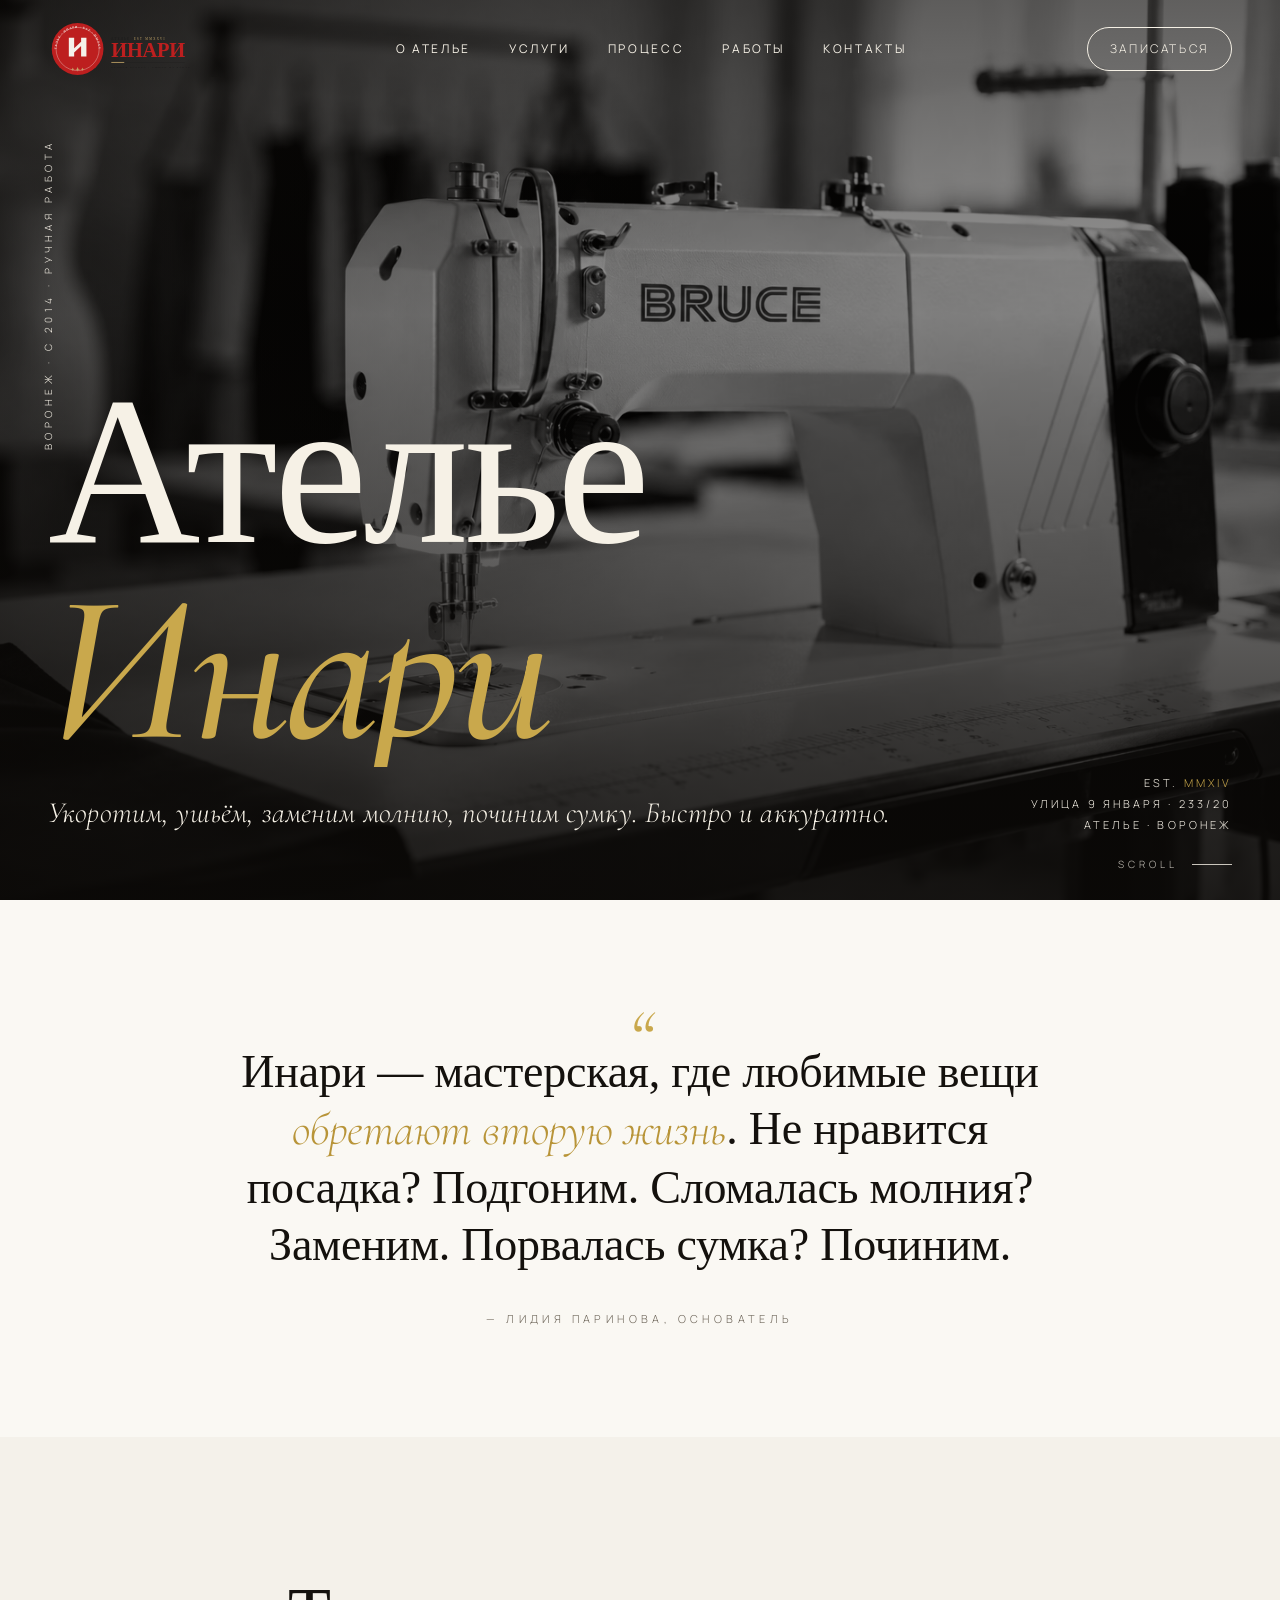
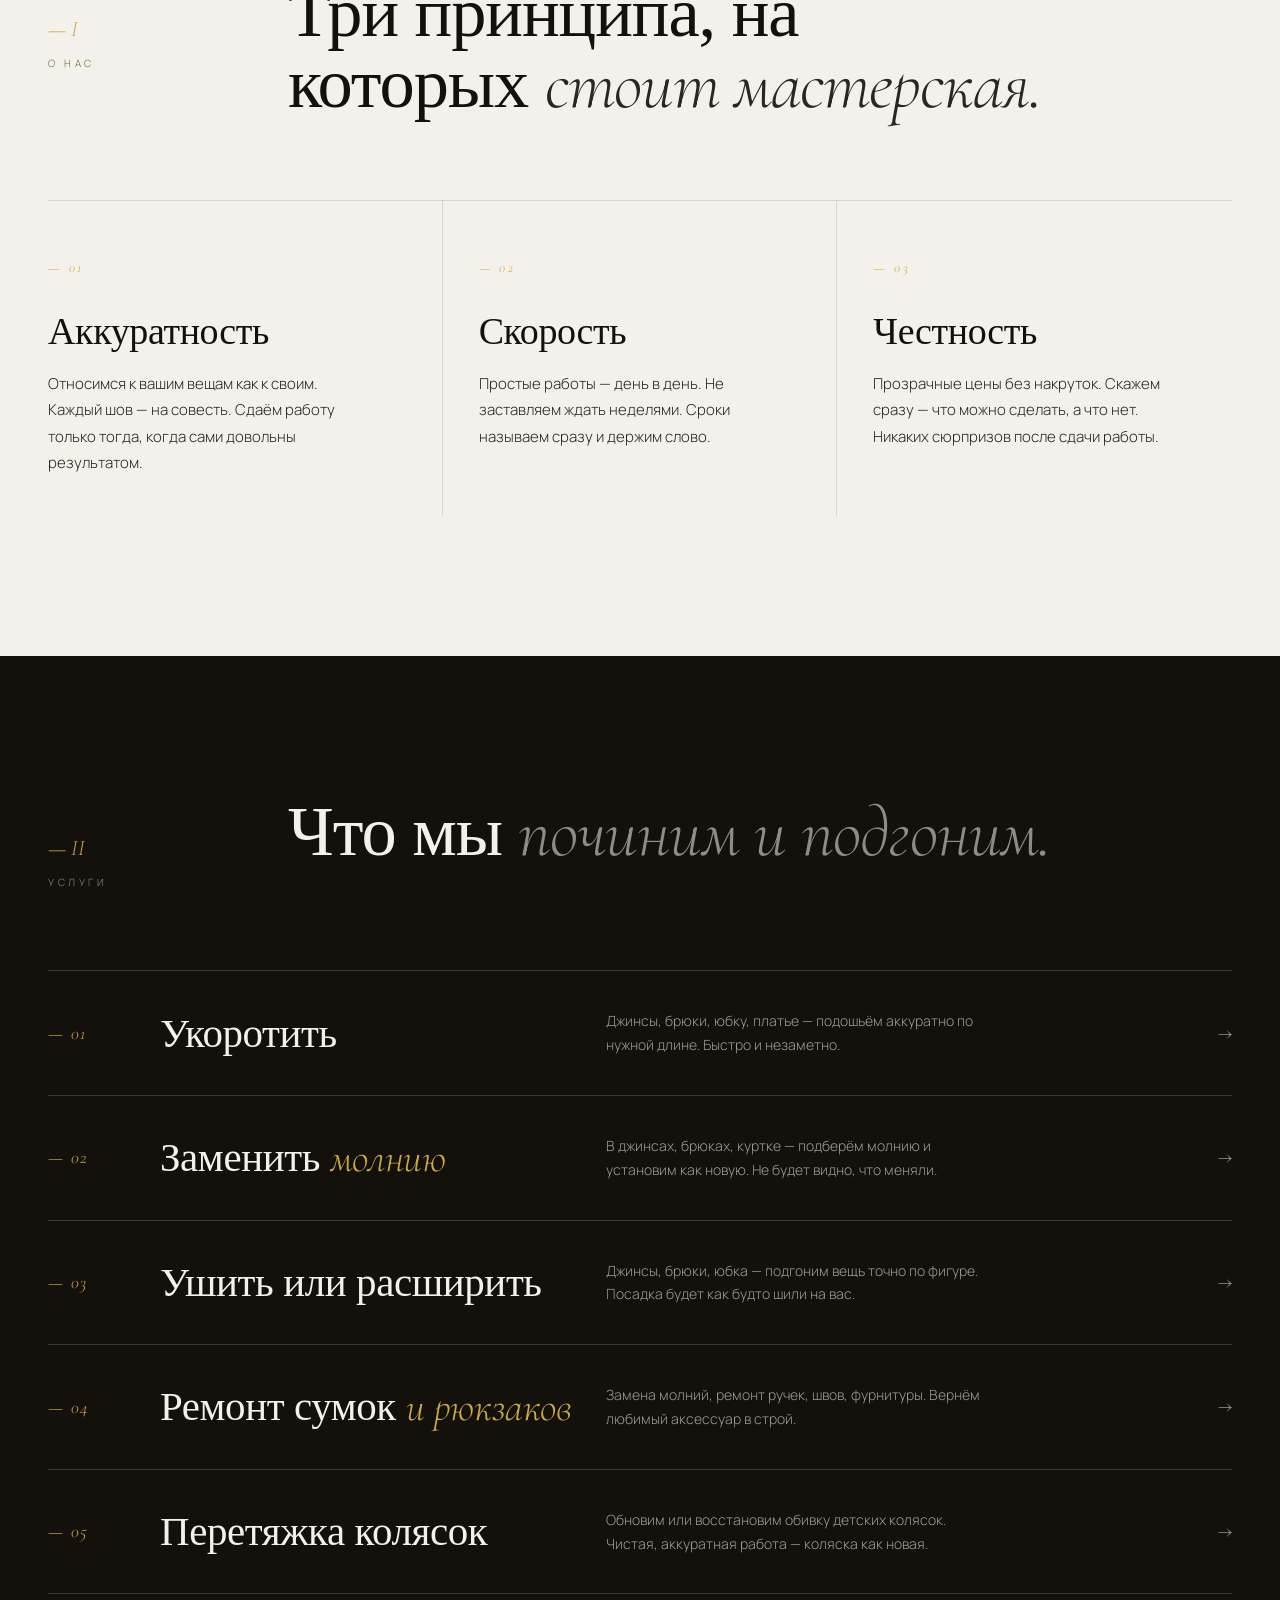
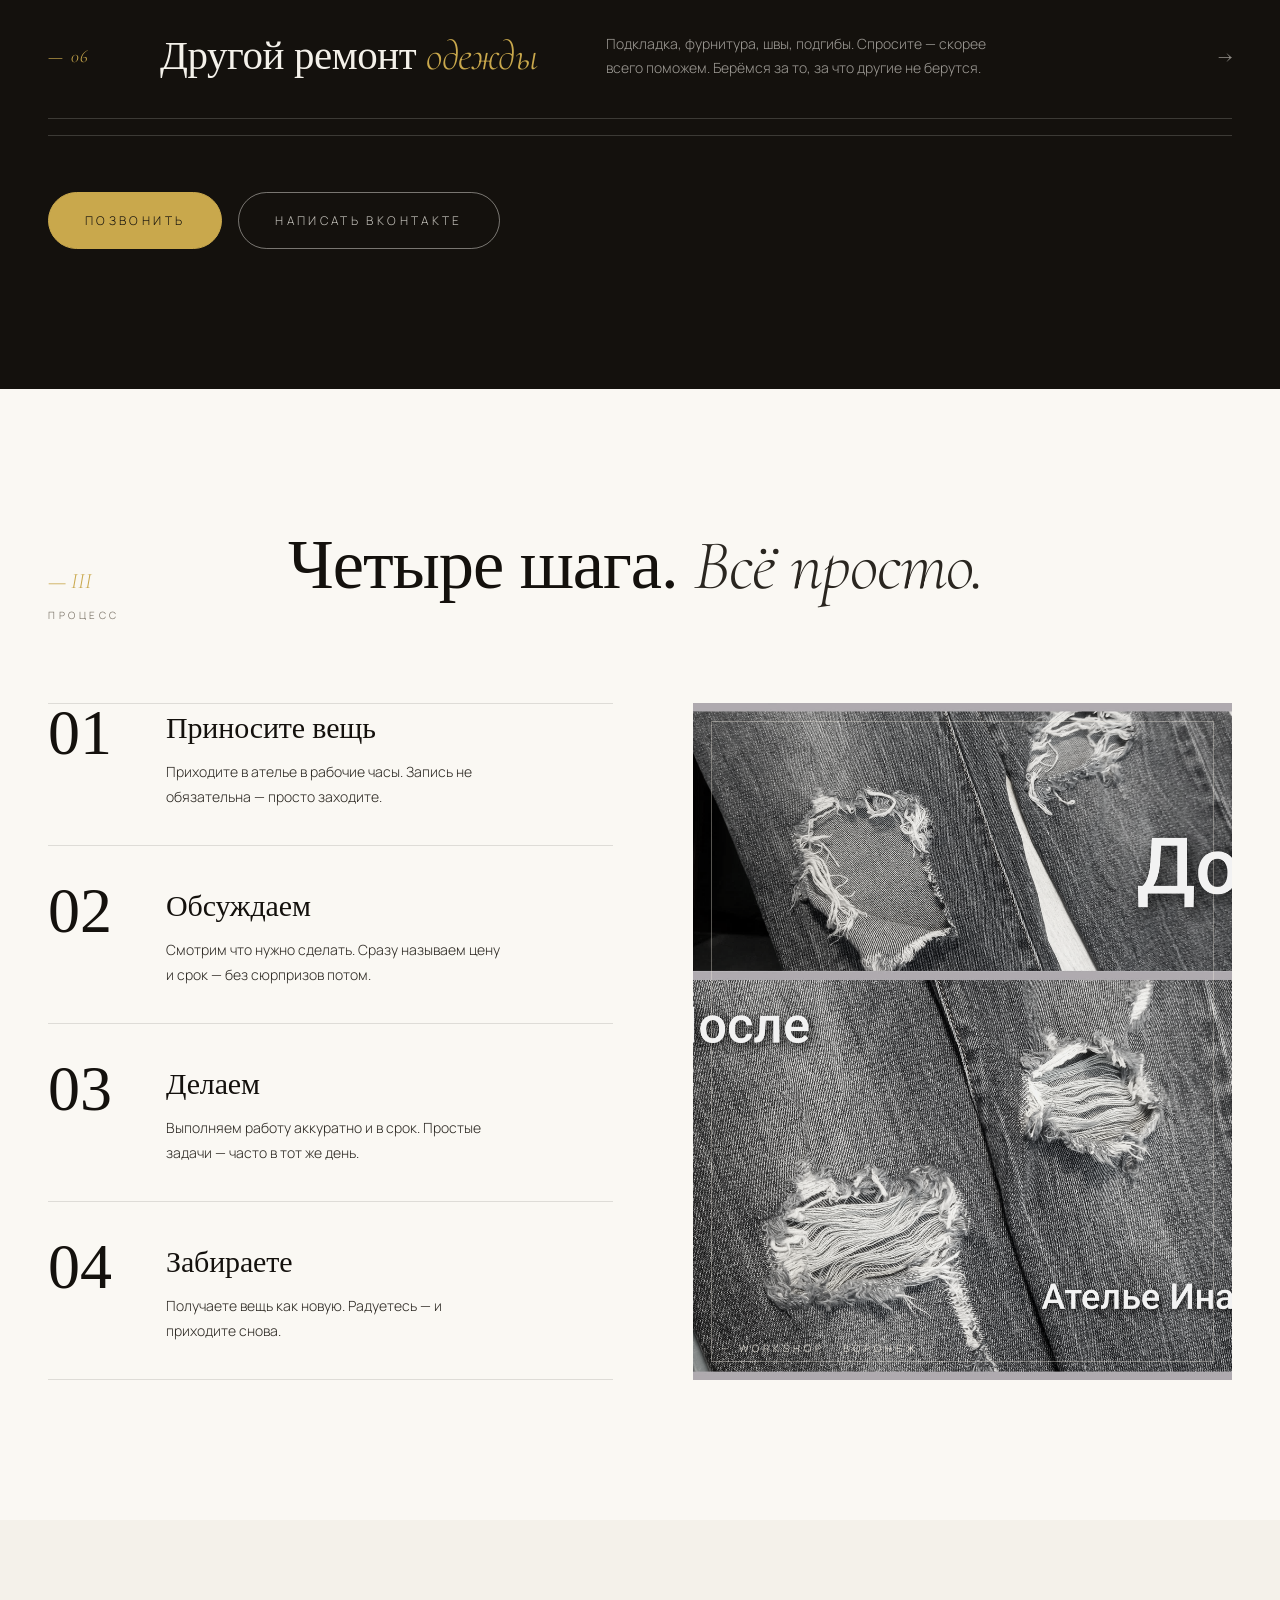
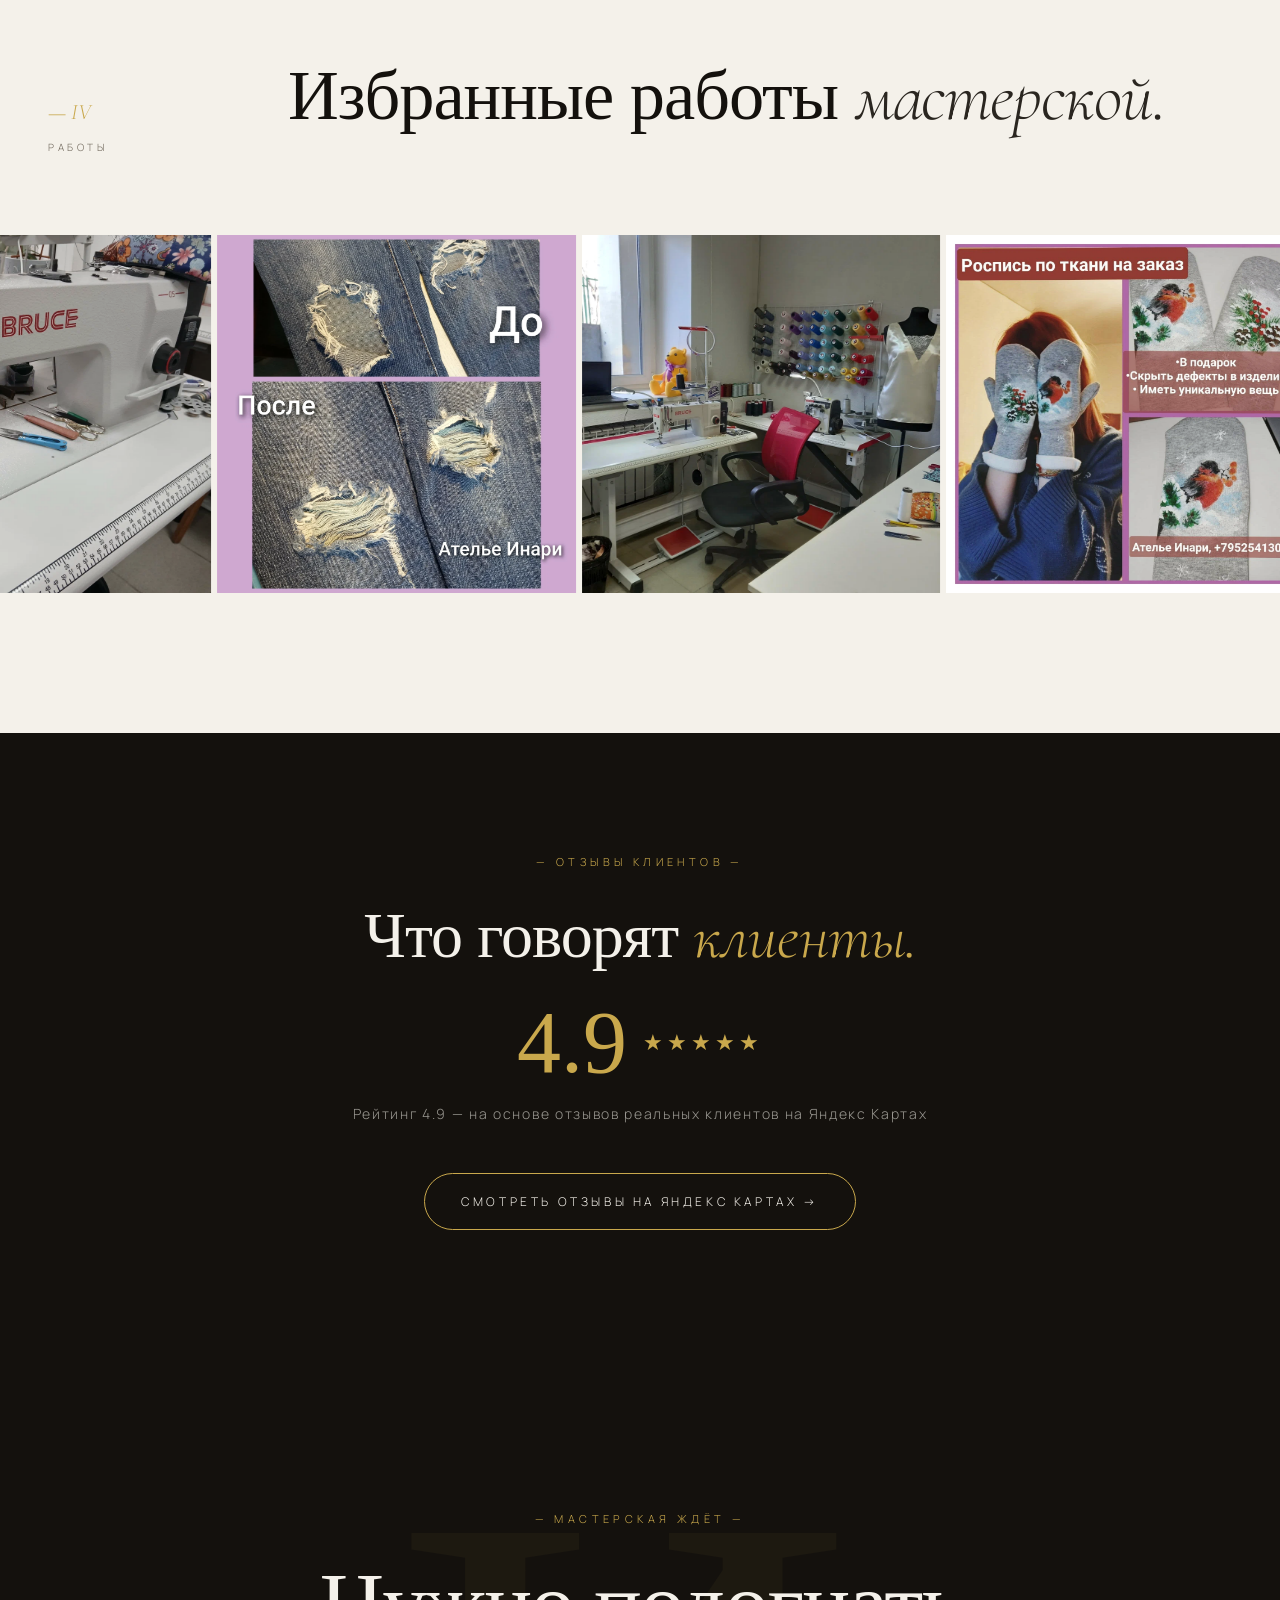
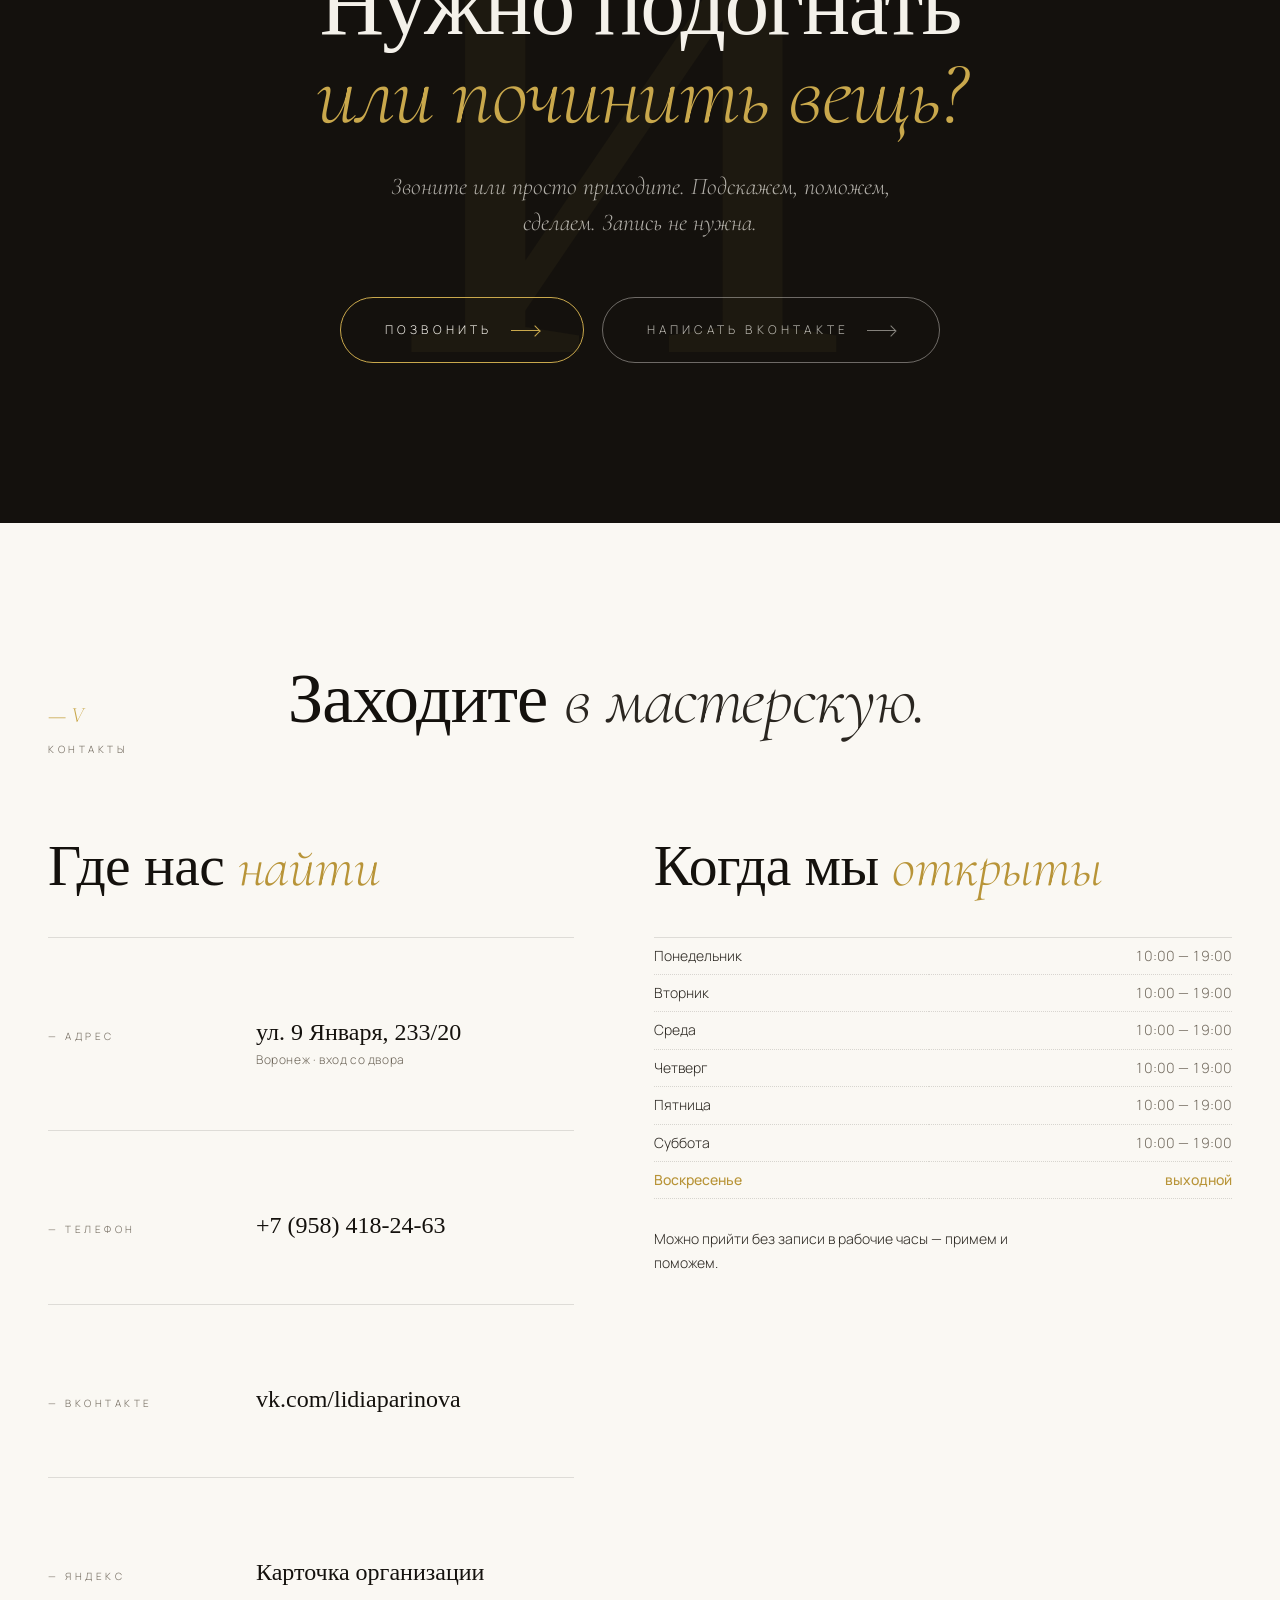
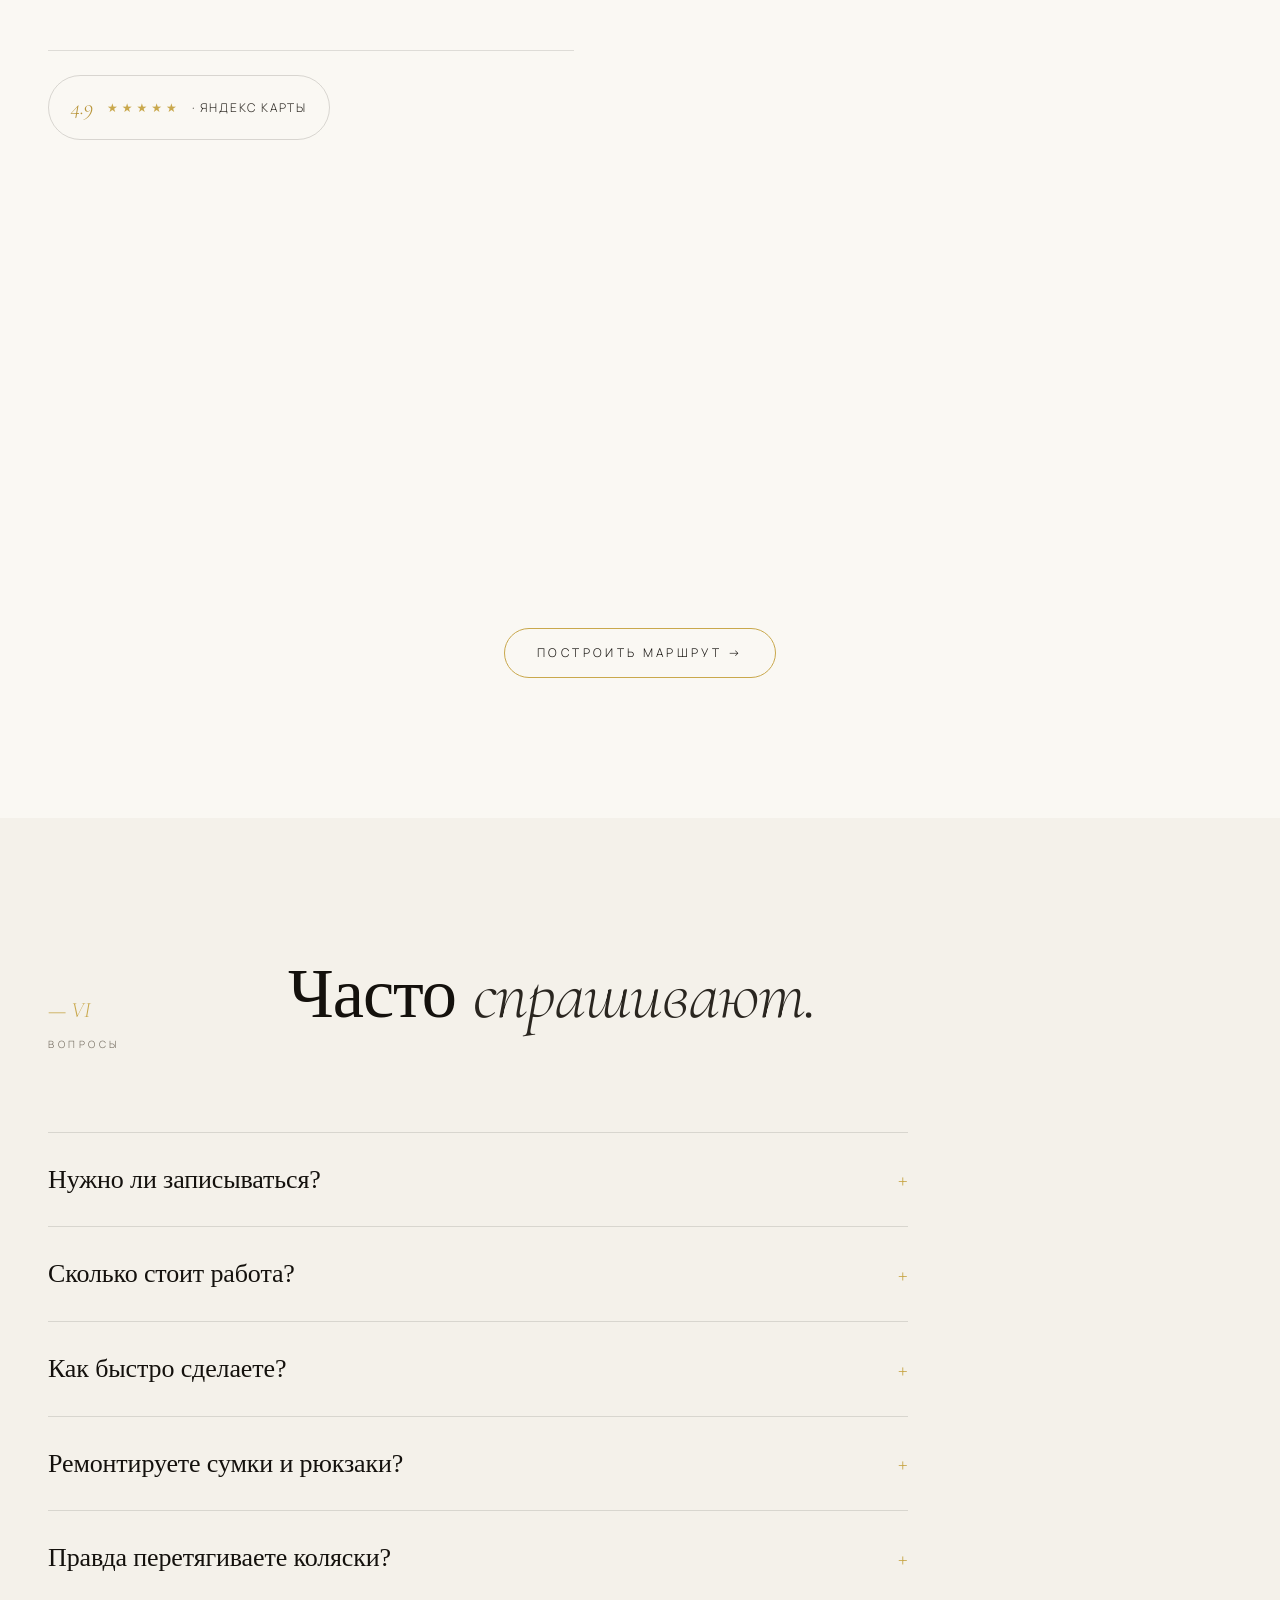
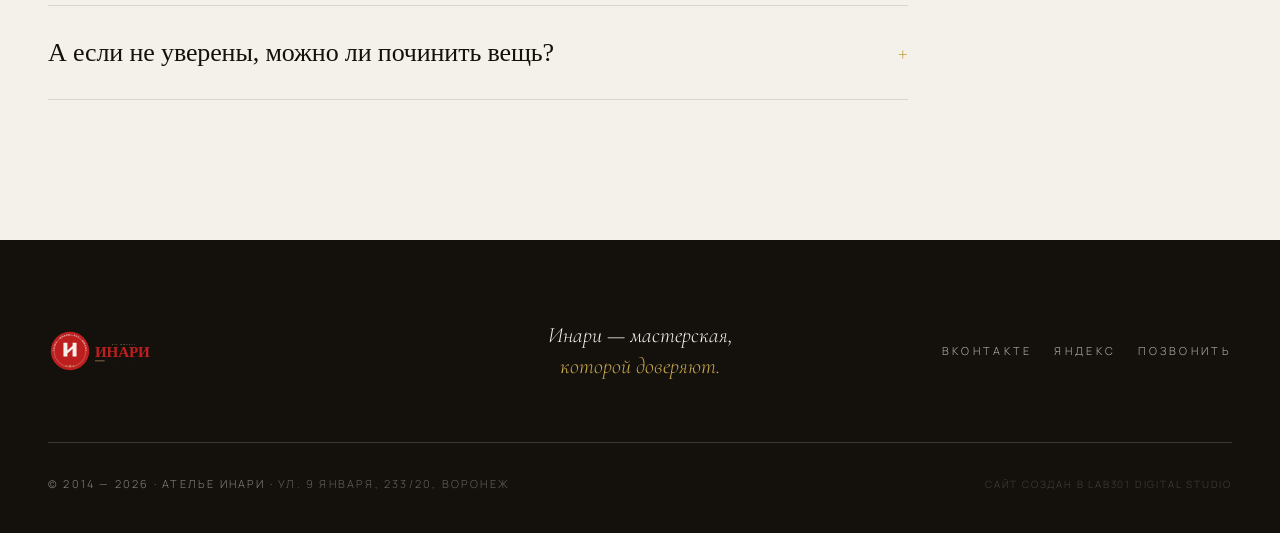
==== commit 59704aac: "Add files via upload" ====
--- a/index.html
+++ b/index.html
@@ -721,6 +721,7 @@
     user-select: none;
     -webkit-user-select: none;
     margin-top: 48px;
+    touch-action: pan-y; /* браузер обрабатывает вертикальный скролл, JS — горизонтальный */
   }
   .carousel-wrap.is-dragging { cursor: grabbing; }
   .carousel-track {
@@ -1591,29 +1592,31 @@
     const carWrap  = document.getElementById('carouselWrap');
     const carTrack = document.getElementById('carouselTrack');
     if (carWrap && carTrack) {
-      let offset     = 0;
-      const SPEED    = 0.6;          // px/frame
-      let isPaused   = false;
-      let isDragging = false;
-      let dragStartX = 0;
-      let dragStartOffset = 0;
-
-      function getSetWidth() {
-        return carTrack.scrollWidth / 2;   // половина — первый сет
-      }
-
-      function clampOffset(v) {
-        const w = getSetWidth();
-        return ((v % w) + w) % w;
-      }
-
-      (function tick() {
-        if (!isPaused && !isDragging) {
-          offset = clampOffset(offset + SPEED);
+      const PX_PER_SEC = 60; // скорость: 60px/сек на любом fps
+      let offset       = 0;
+      let lastTs       = null;
+      let isPaused     = false;
+      let isDragging   = false;
+      let dragStartX   = 0;
+      let dragStartY   = 0;
+      let dragStartOff = 0;
+      let isHorizDrag  = null; // определяем направление жеста
+      let clickPaused  = false;
+
+      // Кэшируем половину ширины — избегаем scrollWidth каждый кадр (layout thrashing)
+      let halfW = carTrack.scrollWidth / 2;
+      window.addEventListener('resize', () => { halfW = carTrack.scrollWidth / 2; });
+      function wrap(v) { if (!halfW) return 0; return ((v % halfW) + halfW) % halfW; }
+
+      function tick(ts) {
+        if (lastTs !== null && !isPaused && !isDragging) {
+          offset = wrap(offset + PX_PER_SEC * (ts - lastTs) / 1000);
         }
+        lastTs = ts;
         carTrack.style.transform = `translateX(${-offset}px)`;
         requestAnimationFrame(tick);
-      })();
+      }
+      requestAnimationFrame(tick);
 
       // Hover — пауза
       carWrap.addEventListener('mouseenter', () => { isPaused = true; });
@@ -1622,37 +1625,49 @@
       // Mouse drag
       carWrap.addEventListener('mousedown', (e) => {
         isDragging = true; isPaused = true;
-        dragStartX = e.pageX; dragStartOffset = offset;
+        dragStartX = e.pageX; dragStartOff = offset;
         carWrap.classList.add('is-dragging');
       });
       document.addEventListener('mousemove', (e) => {
         if (!isDragging) return;
-        offset = clampOffset(dragStartOffset + (dragStartX - e.pageX));
+        offset = wrap(dragStartOff + (dragStartX - e.pageX));
       });
       document.addEventListener('mouseup', () => {
         if (!isDragging) return;
-        isDragging = false; isPaused = false;
+        isDragging = false;
+        isPaused = clickPaused;
         carWrap.classList.remove('is-dragging');
       });
 
-      // Touch drag
+      // Touch drag — только горизонталь, вертикаль отдаём браузеру
       carWrap.addEventListener('touchstart', (e) => {
+        dragStartX   = e.touches[0].pageX;
+        dragStartY   = e.touches[0].pageY;
+        dragStartOff = offset;
+        isHorizDrag  = null;
+      }, { passive: true });
+
+      carWrap.addEventListener('touchmove', (e) => {
+        const dx = e.touches[0].pageX - dragStartX;
+        const dy = e.touches[0].pageY - dragStartY;
+        if (isHorizDrag === null) {
+          isHorizDrag = Math.abs(dx) > Math.abs(dy);
+        }
+        if (!isHorizDrag) return; // вертикальный скролл — браузер обрабатывает через touch-action: pan-y
         isDragging = true; isPaused = true;
-        dragStartX = e.touches[0].pageX; dragStartOffset = offset;
-      }, { passive: true });
-      document.addEventListener('touchmove', (e) => {
-        if (!isDragging) return;
-        offset = clampOffset(dragStartOffset + (dragStartX - e.touches[0].pageX));
-      }, { passive: true });
-      document.addEventListener('touchend', () => {
-        isDragging = false; isPaused = false;
+        offset = wrap(dragStartOff - dx);
+      }, { passive: true }); // passive: true — нет latency, touch-action берёт на себя управление скроллом
+
+      carWrap.addEventListener('touchend', () => {
+        isDragging  = false;
+        isHorizDrag = null;
+        isPaused    = clickPaused;
       });
 
       // Клик — пауза/возобновление
-      let clickPaused = false;
       carWrap.addEventListener('click', () => {
         clickPaused = !clickPaused;
-        isPaused = clickPaused;
+        isPaused    = clickPaused;
       });
     }
   });
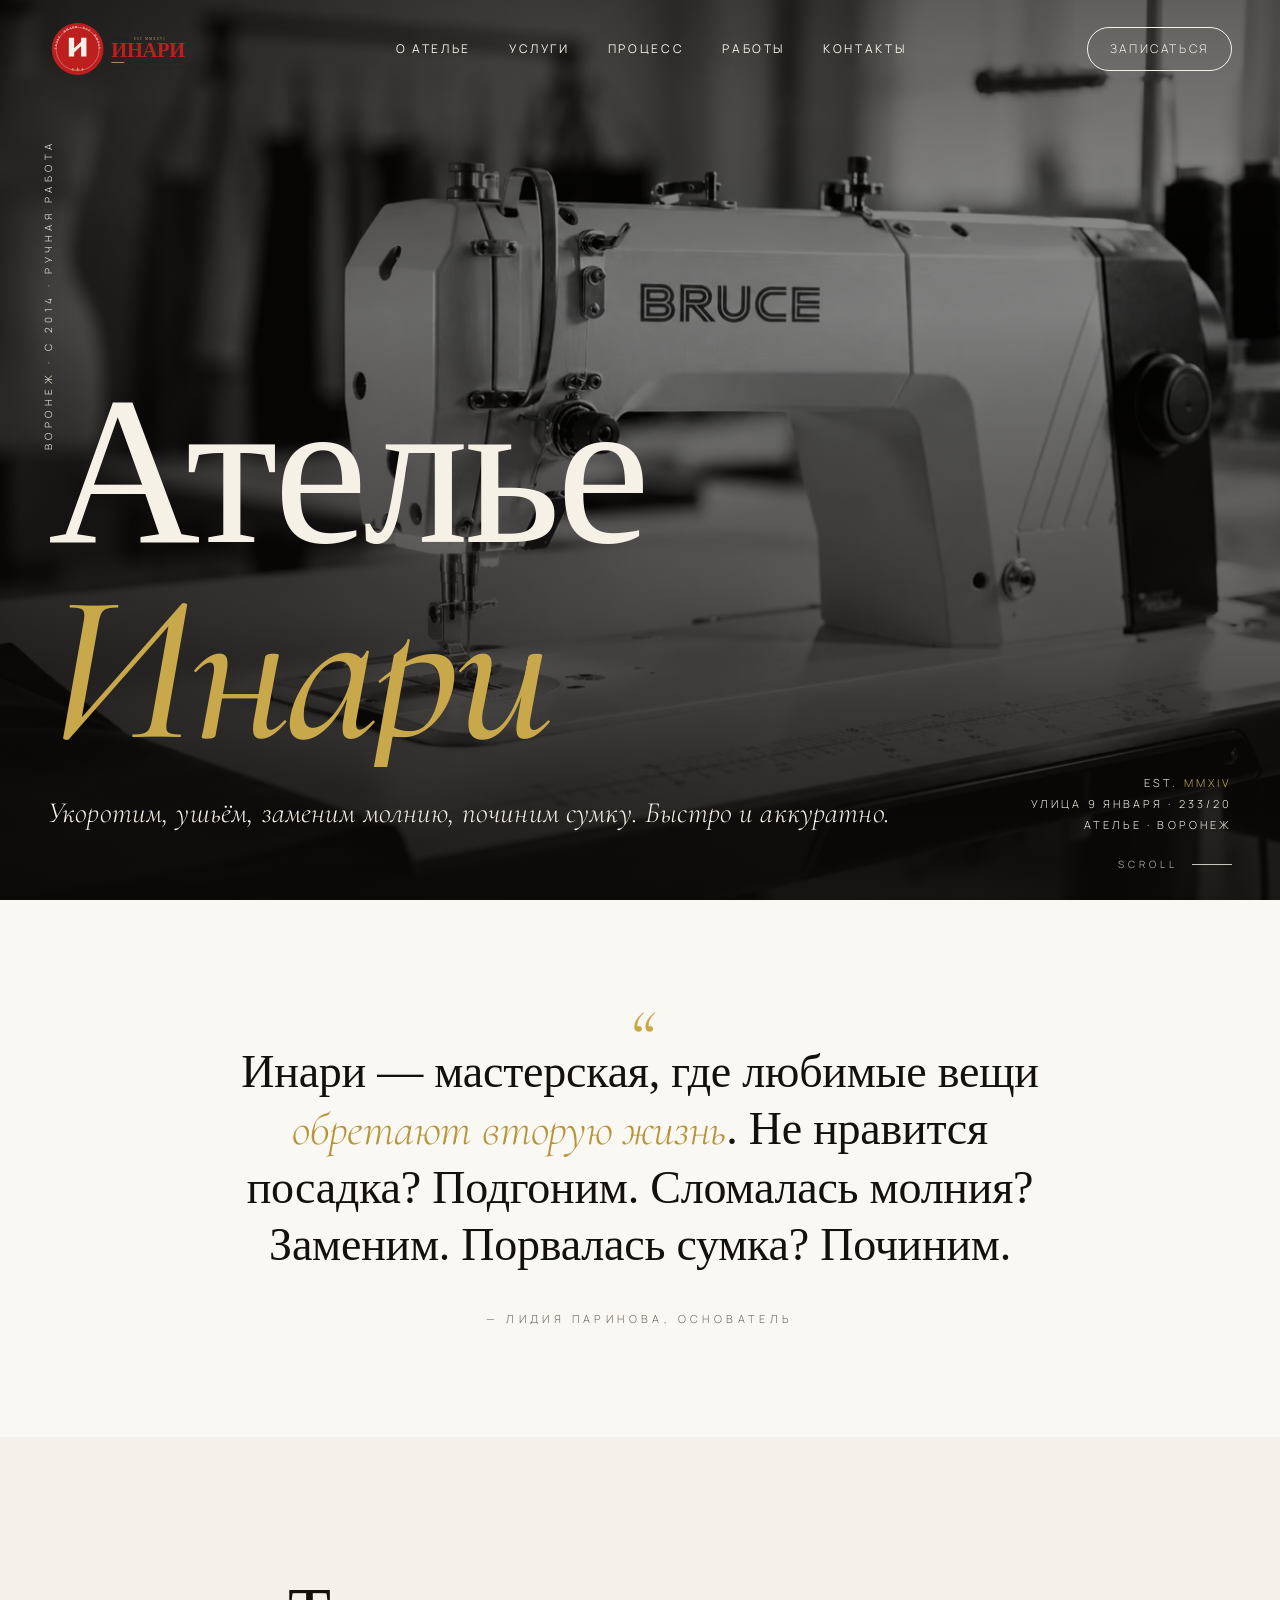
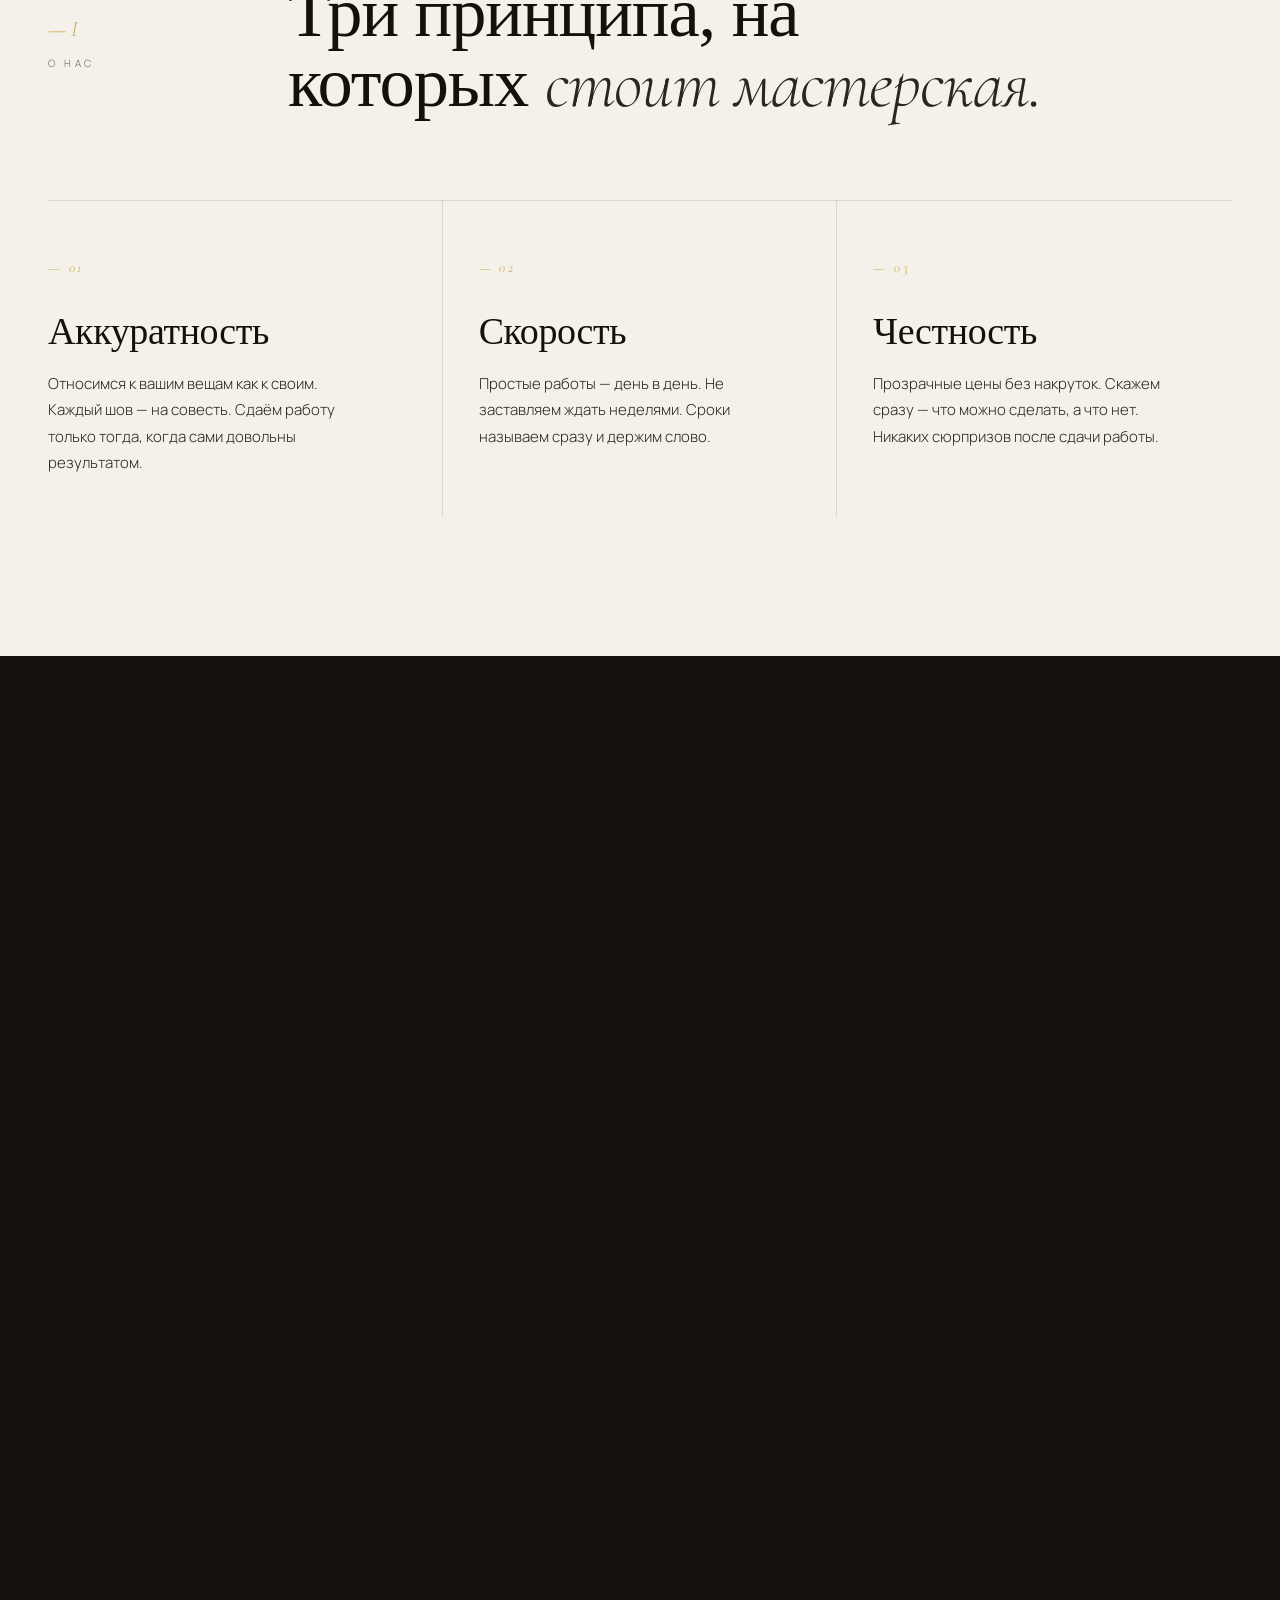
==== commit 2ee5da67: "Add files via upload" ====
--- a/index.html
+++ b/index.html
@@ -18,16 +18,17 @@
 <meta property="og:locale" content="ru_RU" />
 <meta property="og:title" content="Ателье Инари — ремонт и подгонка одежды в Воронеже" />
 <meta property="og:description" content="Укоротим, ушьём, заменим молнию, починим сумку. Быстро и аккуратно. Рейтинг 4.9 на Яндекс Картах. ул. 9 Января, 233/20." />
-<meta property="og:image" content="https://inari-atelier.ru/og-image.png" />
+<meta property="og:image" content="https://inari-atelier.ru/og-image.jpg" />
 <meta property="og:image:width" content="1366" />
-<meta property="og:image:height" content="768" />
+<meta property="og:image:height" content="762" />
+<meta property="og:image:type" content="image/jpeg" />
 <meta property="og:image:alt" content="Ателье Инари — индивидуальный пошив в Воронеже" />
 
 <!-- Twitter Card -->
 <meta name="twitter:card" content="summary_large_image" />
 <meta name="twitter:title" content="Ателье Инари — ремонт и подгонка одежды в Воронеже" />
 <meta name="twitter:description" content="Укоротим, ушьём, заменим молнию, починим сумку. Быстро и аккуратно. Рейтинг 4.9. ул. 9 Января, 233/20." />
-<meta name="twitter:image" content="https://inari-atelier.ru/og-image.png" />
+<meta name="twitter:image" content="https://inari-atelier.ru/og-image.jpg" />
 
 <!-- Favicons -->
 <link rel="icon" type="image/svg+xml" href="favicon.svg" />
@@ -36,8 +37,11 @@
 <link rel="apple-touch-icon" sizes="180x180" href="apple-touch-icon%20(2).png" />
 <link rel="manifest" href="manifest.json" />
 
-<!-- Preload LCP image — высший приоритет -->
-<link rel="preload" as="image" href="hero.avif" type="image/avif" fetchpriority="high" />
+<!-- Preload LCP image — responsive (mobile берёт hero-mobile.avif ~14KB, desktop 32KB) -->
+<link rel="preload" as="image" href="hero.avif" imagesrcset="hero-mobile.avif 880w, hero.avif 1600w" imagesizes="100vw" type="image/avif" fetchpriority="high" />
+
+<!-- Main JS — defer: грузится параллельно с HTML, выполняется после парсинга -->
+<script src="app.js" defer></script>
 
 <!-- DNS prefetch / preconnect -->
 <link rel="dns-prefetch" href="https://yandex.ru" />
@@ -45,9 +49,9 @@
 <link rel="preconnect" href="https://fonts.gstatic.com" crossorigin />
 
 <!-- Google Fonts — не блокирует рендер (media=print trick) -->
-<link rel="preload" as="style" href="https://fonts.googleapis.com/css2?family=Cormorant+Garamond:ital,wght@0,300;0,400;0,500;1,300;1,400&family=Manrope:wght@300;400;500;600&display=swap" />
-<link rel="stylesheet" href="https://fonts.googleapis.com/css2?family=Cormorant+Garamond:ital,wght@0,300;0,400;0,500;1,300;1,400&family=Manrope:wght@300;400;500;600&display=swap" media="print" onload="this.media='all'" />
-<noscript><link rel="stylesheet" href="https://fonts.googleapis.com/css2?family=Cormorant+Garamond:ital,wght@0,300;0,400;0,500;1,300;1,400&family=Manrope:wght@300;400;500;600&display=swap" /></noscript>
+<link rel="preload" as="style" href="https://fonts.googleapis.com/css2?family=Cormorant+Garamond:ital,wght@0,300;0,400;0,500;1,400;1,500&family=Manrope:wght@400;500&display=swap" />
+<link rel="stylesheet" href="https://fonts.googleapis.com/css2?family=Cormorant+Garamond:ital,wght@0,300;0,400;0,500;1,400;1,500&family=Manrope:wght@400;500&display=swap" media="print" onload="this.media='all'" />
+<noscript><link rel="stylesheet" href="https://fonts.googleapis.com/css2?family=Cormorant+Garamond:ital,wght@0,300;0,400;0,500;1,400;1,500&family=Manrope:wght@400;500&display=swap" /></noscript>
 <style>
   /* Системные fallback-шрифты до загрузки Google Fonts */
   @font-face {
@@ -728,6 +732,8 @@
     display: flex;
     gap: 6px;
     width: max-content;
+    /* CLS prevention: резервируем высоту до того как JS добавит элементы */
+    min-height: clamp(220px, 28vw, 420px);
     will-change: transform;
   }
   .car-item {
@@ -1099,6 +1105,69 @@
   .svc-cta-btn.primary:hover { background: #b8943a; border-color: #b8943a; }
   .svc-cta-btn.outline { border: 1px solid rgba(244,241,234,0.45); color: rgba(244,241,234,0.8); }
   .svc-cta-btn.outline:hover { border-color: var(--milk); color: var(--milk); }
+
+  /* ──────── PERFORMANCE: content-visibility ────────
+     Браузер пропускает рендеринг секций пока они не вошли в viewport.
+     contain-intrinsic-size резервирует место — нет CLS. */
+  .values,
+  .services,
+  .process,
+  .gallery,
+  .reviews,
+  .cta-section,
+  .contacts,
+  .faq,
+  footer {
+    content-visibility: auto;
+    contain-intrinsic-size: auto 900px;
+  }
+
+  /* ──────── MOBILE PERFORMANCE OVERRIDES ────────
+     Тяжёлые эффекты убираем для устройств <= 880px:
+     filter, backdrop-filter, длинные анимации — дорогие на mobile GPU. */
+  @media (max-width: 880px) {
+    .hero-img {
+      animation: none;
+      transform: none;
+      /* убираем CSS filter — LCP быстрее, ::after-градиент даёт затемнение */
+      filter: brightness(0.7);
+    }
+    .nav.scrolled {
+      backdrop-filter: none;
+      -webkit-backdrop-filter: none;
+      background: rgba(250,248,243,0.97);
+    }
+    .car-item img {
+      filter: none;
+      transition: none;
+    }
+    .process-figure img {
+      filter: brightness(0.95);
+      transition: none;
+    }
+    .process-figure:hover img { transform: none; }
+    .svc {
+      transition: none;
+    }
+    .svc:hover { padding-left: 0; padding-right: 0; }
+    /* Уменьшаем тяжелые reveal-задержки */
+    .reveal {
+      transition-duration: 700ms;
+    }
+  }
+
+  /* ──────── PREFERS-REDUCED-MOTION ────────
+     Полное уважение к настройке "уменьшить движение" */
+  @media (prefers-reduced-motion: reduce) {
+    *, *::before, *::after {
+      animation-duration: 0.01ms !important;
+      animation-iteration-count: 1 !important;
+      transition-duration: 0.01ms !important;
+      scroll-behavior: auto !important;
+    }
+    .hero-img { animation: none; transform: none; }
+    .reveal { opacity: 1; transform: none; }
+  }
 </style>
 <script type="application/ld+json">
 {
@@ -1129,7 +1198,7 @@
 <!-- NAV -->
 <nav class="nav" id="nav">
   <a href="#top" class="logo">
-    <img src="logo.svg" alt="Ателье Инари" class="logo-img" />
+    <img src="logo.svg" alt="Ателье Инари" class="logo-img" width="620" height="200" />
   </a>
   <div class="nav-links">
     <a href="#about">О ателье</a>
@@ -1160,7 +1229,10 @@
 
 <!-- HERO -->
 <header class="hero" id="top">
-  <img class="hero-img" src="hero.avif" alt="" fetchpriority="high" decoding="sync" aria-hidden="true" />
+  <picture>
+    <source media="(max-width: 880px)" srcset="hero-mobile.avif" type="image/avif" />
+    <img class="hero-img" src="hero.avif" width="1366" height="768" alt="" fetchpriority="high" decoding="async" aria-hidden="true" />
+  </picture>
   <span class="hero-vstamp heroFade">Воронеж · с 2014 · ручная работа</span>
   <div class="wrap hero-inner">
     <div class="hero-grid">
@@ -1316,7 +1388,7 @@
         </div>
       </div>
       <div class="process-figure reveal d2">
-        <img src="XXXL%20(1).webp" alt="Швейная машина мастерской" loading="lazy" decoding="async" />
+        <img src="XXXL%20(1).webp" alt="Швейная машина мастерской" loading="lazy" decoding="async" width="800" height="800" />
         <div class="frame"></div>
         <div class="stamp">— Workshop · Воронеж</div>
       </div>
@@ -1332,51 +1404,10 @@
       <h2 class="reveal d1">Избранные работы <span class="it">мастерской.</span></h2>
     </div>
   </div>
-  <!-- Карусель: 20 фото × 2 (дубль для бесшовной петли) -->
+  <!-- Карусель: items генерируются в app.js при попадании секции в viewport.
+       Это убирает 20 предзагрузок (~1.2MB) с initial load. SEO: schema.org image выше. -->
   <div class="carousel-wrap" id="carouselWrap">
-    <div class="carousel-track" id="carouselTrack">
-      <div class="car-item"><img src="XXXL.webp" alt="Ателье Инари" loading="lazy" decoding="async" /></div>
-      <div class="car-item"><img src="XXXL%20(1).webp" alt="Работа мастерской" loading="lazy" decoding="async" /></div>
-      <div class="car-item"><img src="XXXL%20(2).webp" alt="Работа мастерской" loading="lazy" decoding="async" /></div>
-      <div class="car-item"><img src="XXXL%20(3).webp" alt="Работа мастерской" loading="lazy" decoding="async" /></div>
-      <div class="car-item"><img src="XXXL%20(4).webp" alt="Работа мастерской" loading="lazy" decoding="async" /></div>
-      <div class="car-item"><img src="XXXL%20(5).webp" alt="Работа мастерской" loading="lazy" decoding="async" /></div>
-      <div class="car-item"><img src="XXXL%20(6).webp" alt="Работа мастерской" loading="lazy" decoding="async" /></div>
-      <div class="car-item"><img src="XXXL%20(7).webp" alt="Работа мастерской" loading="lazy" decoding="async" /></div>
-      <div class="car-item"><img src="XXXL%20(8).webp" alt="Работа мастерской" loading="lazy" decoding="async" /></div>
-      <div class="car-item"><img src="XXXL%20(9).webp" alt="Работа мастерской" loading="lazy" decoding="async" /></div>
-      <div class="car-item"><img src="XXXL%20(10).webp" alt="Работа мастерской" loading="lazy" decoding="async" /></div>
-      <div class="car-item"><img src="XXXL%20(11).webp" alt="Работа мастерской" loading="lazy" decoding="async" /></div>
-      <div class="car-item"><img src="XXXL%20(12).webp" alt="Работа мастерской" loading="lazy" decoding="async" /></div>
-      <div class="car-item"><img src="XXXL%20(13).webp" alt="Работа мастерской" loading="lazy" decoding="async" /></div>
-      <div class="car-item"><img src="XXXL%20(14).webp" alt="Работа мастерской" loading="lazy" decoding="async" /></div>
-      <div class="car-item"><img src="XXXL%20(15).webp" alt="Работа мастерской" loading="lazy" decoding="async" /></div>
-      <div class="car-item"><img src="XXXL%20(16).webp" alt="Работа мастерской" loading="lazy" decoding="async" /></div>
-      <div class="car-item"><img src="XXXL%20(17).webp" alt="Работа мастерской" loading="lazy" decoding="async" /></div>
-      <div class="car-item"><img src="XXXL%20(19).webp" alt="Работа мастерской" loading="lazy" decoding="async" /></div>
-      <div class="car-item"><img src="XXXL%20(20).webp" alt="Работа мастерской" loading="lazy" decoding="async" /></div>
-      <!-- дубль для бесшовной петли -->
-      <div class="car-item" aria-hidden="true"><img src="XXXL.webp" alt="" loading="lazy" decoding="async" /></div>
-      <div class="car-item" aria-hidden="true"><img src="XXXL%20(1).webp" alt="" loading="lazy" decoding="async" /></div>
-      <div class="car-item" aria-hidden="true"><img src="XXXL%20(2).webp" alt="" loading="lazy" decoding="async" /></div>
-      <div class="car-item" aria-hidden="true"><img src="XXXL%20(3).webp" alt="" loading="lazy" decoding="async" /></div>
-      <div class="car-item" aria-hidden="true"><img src="XXXL%20(4).webp" alt="" loading="lazy" decoding="async" /></div>
-      <div class="car-item" aria-hidden="true"><img src="XXXL%20(5).webp" alt="" loading="lazy" decoding="async" /></div>
-      <div class="car-item" aria-hidden="true"><img src="XXXL%20(6).webp" alt="" loading="lazy" decoding="async" /></div>
-      <div class="car-item" aria-hidden="true"><img src="XXXL%20(7).webp" alt="" loading="lazy" decoding="async" /></div>
-      <div class="car-item" aria-hidden="true"><img src="XXXL%20(8).webp" alt="" loading="lazy" decoding="async" /></div>
-      <div class="car-item" aria-hidden="true"><img src="XXXL%20(9).webp" alt="" loading="lazy" decoding="async" /></div>
-      <div class="car-item" aria-hidden="true"><img src="XXXL%20(10).webp" alt="" loading="lazy" decoding="async" /></div>
-      <div class="car-item" aria-hidden="true"><img src="XXXL%20(11).webp" alt="" loading="lazy" decoding="async" /></div>
-      <div class="car-item" aria-hidden="true"><img src="XXXL%20(12).webp" alt="" loading="lazy" decoding="async" /></div>
-      <div class="car-item" aria-hidden="true"><img src="XXXL%20(13).webp" alt="" loading="lazy" decoding="async" /></div>
-      <div class="car-item" aria-hidden="true"><img src="XXXL%20(14).webp" alt="" loading="lazy" decoding="async" /></div>
-      <div class="car-item" aria-hidden="true"><img src="XXXL%20(15).webp" alt="" loading="lazy" decoding="async" /></div>
-      <div class="car-item" aria-hidden="true"><img src="XXXL%20(16).webp" alt="" loading="lazy" decoding="async" /></div>
-      <div class="car-item" aria-hidden="true"><img src="XXXL%20(17).webp" alt="" loading="lazy" decoding="async" /></div>
-      <div class="car-item" aria-hidden="true"><img src="XXXL%20(19).webp" alt="" loading="lazy" decoding="async" /></div>
-      <div class="car-item" aria-hidden="true"><img src="XXXL%20(20).webp" alt="" loading="lazy" decoding="async" /></div>
-    </div>
+    <div class="carousel-track" id="carouselTrack"></div>
   </div>
 </section>
 
@@ -1474,9 +1505,11 @@
     </div>
     <div class="ymap-wrap reveal" style="margin-top: 64px;">
       <iframe
-        src="https://yandex.ru/map-widget/v1/?ll=39.123472%2C51.680375&z=17&pt=39.123472,51.680375,pm2rdm"
+        id="ymap"
+        data-src="https://yandex.ru/map-widget/v1/?ll=39.123472%2C51.680375&z=17&pt=39.123472,51.680375,pm2rdm"
         width="100%" height="400" frameborder="0"
-        style="border-radius: 8px; display: block; border: none;"
+        loading="lazy"
+        style="border-radius: 8px; display: block; border: none; background: var(--milk-2);"
         title="Ателье Инари на карте"></iframe>
       <div style="margin-top: 24px; text-align: center;">
         <a class="route-btn" href="https://yandex.ru/maps/org/inari/100336896363/" target="_blank" rel="noopener">
@@ -1527,7 +1560,7 @@
 <footer>
   <div class="wrap">
     <div class="foot-top">
-      <div class="foot-logo"><img src="logo.svg" alt="Ателье Инари" class="foot-logo-img" /></div>
+      <div class="foot-logo"><img src="logo.svg" alt="Ателье Инари" class="foot-logo-img" width="620" height="200" /></div>
       <div class="foot-tag">Инари — мастерская,<br /><em>которой доверяют.</em></div>
       <div class="foot-links">
         <a href="https://vk.com/lidiaparinova" target="_blank" rel="noopener">ВКонтакте</a>
@@ -1542,136 +1575,5 @@
   </div>
 </footer>
 
-<script>
-  // Burger menu
-  // ── Burger — критично, вешаем сразу ──
-  const burger = document.getElementById('burger');
-  const navMobile = document.getElementById('navMobile');
-  burger.addEventListener('click', () => {
-    document.body.classList.toggle('menu-open');
-    navMobile.setAttribute('aria-hidden', document.body.classList.contains('menu-open') ? 'false' : 'true');
-  });
-  navMobile.querySelectorAll('a').forEach(a => {
-    a.addEventListener('click', () => {
-      document.body.classList.remove('menu-open');
-      navMobile.setAttribute('aria-hidden', 'true');
-    });
-  });
-  document.addEventListener('keydown', e => {
-    if (e.key === 'Escape') {
-      document.body.classList.remove('menu-open');
-      navMobile.setAttribute('aria-hidden', 'true');
-    }
-  });
-
-  // ── Nav scroll — критично ──
-  const nav = document.getElementById('nav');
-  const onScroll = () => {
-    nav.classList.toggle('scrolled', window.scrollY > 30);
-  };
-  window.addEventListener('scroll', onScroll, { passive: true });
-  onScroll();
-
-  // ── Всё некритичное — через requestIdleCallback ──
-  const idle = window.requestIdleCallback || (cb => setTimeout(cb, 1));
-  idle(() => {
-    // Reveal on scroll
-    const io = new IntersectionObserver((entries) => {
-      entries.forEach(e => {
-        if (e.isIntersecting) { e.target.classList.add('in'); io.unobserve(e.target); }
-      });
-    }, { threshold: 0.12, rootMargin: '0px 0px -40px 0px' });
-    document.querySelectorAll('.reveal').forEach(el => io.observe(el));
-
-    // Highlight today's hours row
-    const today = new Date().getDay();
-    const row = document.querySelector(`#hours tr[data-day="${today}"]`);
-    if (row) row.classList.add('today');
-
-    // ── Карусель ──
-    const carWrap  = document.getElementById('carouselWrap');
-    const carTrack = document.getElementById('carouselTrack');
-    if (carWrap && carTrack) {
-      const PX_PER_SEC = 60; // скорость: 60px/сек на любом fps
-      let offset       = 0;
-      let lastTs       = null;
-      let isPaused     = false;
-      let isDragging   = false;
-      let dragStartX   = 0;
-      let dragStartY   = 0;
-      let dragStartOff = 0;
-      let isHorizDrag  = null; // определяем направление жеста
-      let clickPaused  = false;
-
-      // Кэшируем половину ширины — избегаем scrollWidth каждый кадр (layout thrashing)
-      let halfW = carTrack.scrollWidth / 2;
-      window.addEventListener('resize', () => { halfW = carTrack.scrollWidth / 2; });
-      function wrap(v) { if (!halfW) return 0; return ((v % halfW) + halfW) % halfW; }
-
-      function tick(ts) {
-        if (lastTs !== null && !isPaused && !isDragging) {
-          offset = wrap(offset + PX_PER_SEC * (ts - lastTs) / 1000);
-        }
-        lastTs = ts;
-        carTrack.style.transform = `translateX(${-offset}px)`;
-        requestAnimationFrame(tick);
-      }
-      requestAnimationFrame(tick);
-
-      // Hover — пауза
-      carWrap.addEventListener('mouseenter', () => { isPaused = true; });
-      carWrap.addEventListener('mouseleave', () => { if (!isDragging) isPaused = false; });
-
-      // Mouse drag
-      carWrap.addEventListener('mousedown', (e) => {
-        isDragging = true; isPaused = true;
-        dragStartX = e.pageX; dragStartOff = offset;
-        carWrap.classList.add('is-dragging');
-      });
-      document.addEventListener('mousemove', (e) => {
-        if (!isDragging) return;
-        offset = wrap(dragStartOff + (dragStartX - e.pageX));
-      });
-      document.addEventListener('mouseup', () => {
-        if (!isDragging) return;
-        isDragging = false;
-        isPaused = clickPaused;
-        carWrap.classList.remove('is-dragging');
-      });
-
-      // Touch drag — только горизонталь, вертикаль отдаём браузеру
-      carWrap.addEventListener('touchstart', (e) => {
-        dragStartX   = e.touches[0].pageX;
-        dragStartY   = e.touches[0].pageY;
-        dragStartOff = offset;
-        isHorizDrag  = null;
-      }, { passive: true });
-
-      carWrap.addEventListener('touchmove', (e) => {
-        const dx = e.touches[0].pageX - dragStartX;
-        const dy = e.touches[0].pageY - dragStartY;
-        if (isHorizDrag === null) {
-          isHorizDrag = Math.abs(dx) > Math.abs(dy);
-        }
-        if (!isHorizDrag) return; // вертикальный скролл — браузер обрабатывает через touch-action: pan-y
-        isDragging = true; isPaused = true;
-        offset = wrap(dragStartOff - dx);
-      }, { passive: true }); // passive: true — нет latency, touch-action берёт на себя управление скроллом
-
-      carWrap.addEventListener('touchend', () => {
-        isDragging  = false;
-        isHorizDrag = null;
-        isPaused    = clickPaused;
-      });
-
-      // Клик — пауза/возобновление
-      carWrap.addEventListener('click', () => {
-        clickPaused = !clickPaused;
-        isPaused    = clickPaused;
-      });
-    }
-  });
-</script>
-
 </body>
 </html>
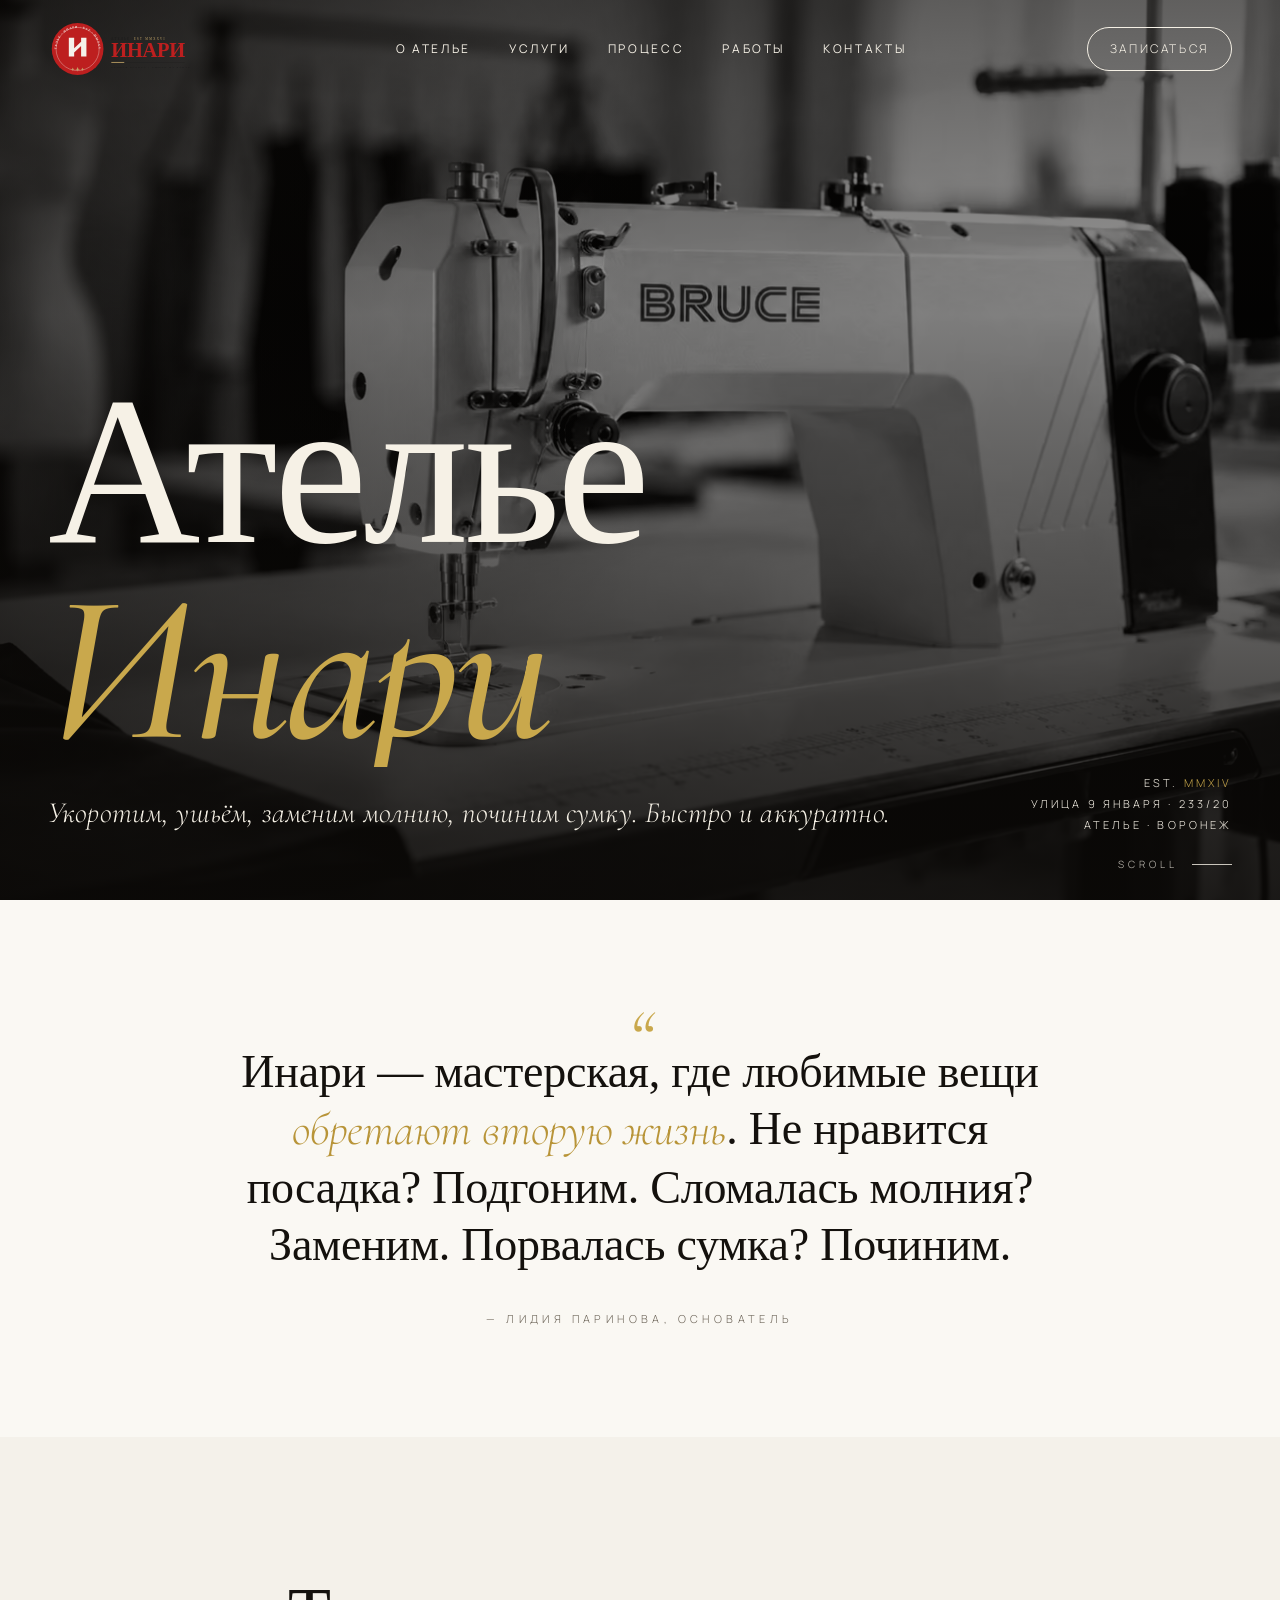
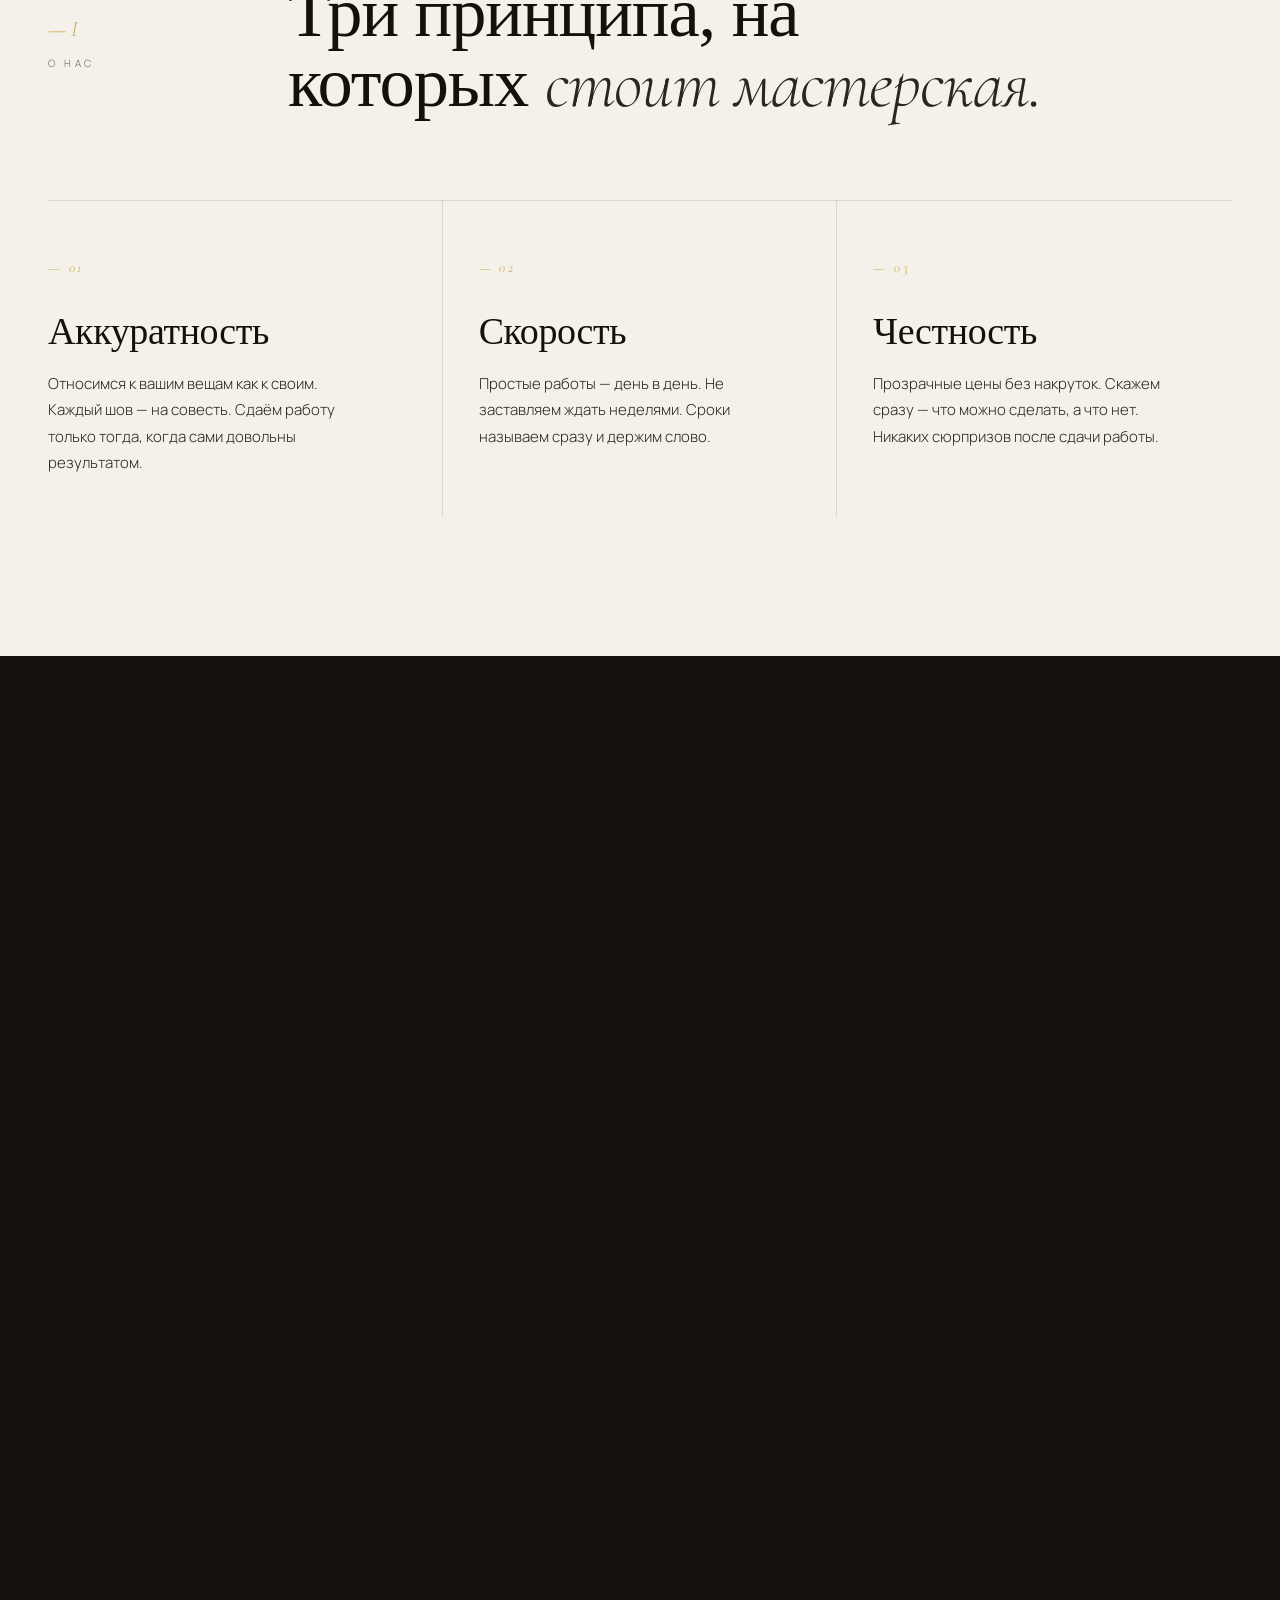
==== commit 13ec5ec2: "Add files via upload" ====
--- a/index.html
+++ b/index.html
@@ -41,7 +41,7 @@
 <link rel="preload" as="image" href="hero.avif" imagesrcset="hero-mobile.avif 880w, hero.avif 1600w" imagesizes="100vw" type="image/avif" fetchpriority="high" />
 
 <!-- Main JS — defer: грузится параллельно с HTML, выполняется после парсинга -->
-<script src="app.js" defer></script>
+<script src="app.js?v=2" defer></script>
 
 <!-- DNS prefetch / preconnect -->
 <link rel="dns-prefetch" href="https://yandex.ru" />
@@ -374,19 +374,6 @@
     opacity: 0.85;
   }
   .hero-meta .gold { color: var(--gold); }
-  .hero-vstamp {
-    position: absolute;
-    left: 48px; top: 50%;
-    transform: translateY(-50%) rotate(-90deg);
-    transform-origin: left center;
-    z-index: 3;
-    font-size: 10px;
-    letter-spacing: 0.45em;
-    text-transform: uppercase;
-    opacity: 0.7;
-    white-space: nowrap;
-  }
-  @media (max-width: 720px) { .hero-vstamp { display: none; } }
   .scroll-hint {
     position: absolute;
     right: 48px; bottom: 28px;
@@ -998,7 +985,7 @@
     animation: lineUp 1400ms cubic-bezier(.2,.7,.2,1) forwards;
   }
   .hero-title .line.l2 span { animation-delay: 220ms; }
-  .hero-sub.heroFade, .hero-meta.heroFade, .hero-vstamp.heroFade {
+  .hero-sub.heroFade, .hero-meta.heroFade {
     opacity: 0;
     animation: heroFade 1400ms ease-out 800ms forwards;
   }
@@ -1233,7 +1220,6 @@
     <source media="(max-width: 880px)" srcset="hero-mobile.avif" type="image/avif" />
     <img class="hero-img" src="hero.avif" width="1366" height="768" alt="" fetchpriority="high" decoding="async" aria-hidden="true" />
   </picture>
-  <span class="hero-vstamp heroFade">Воронеж · с 2014 · ручная работа</span>
   <div class="wrap hero-inner">
     <div class="hero-grid">
       <div>
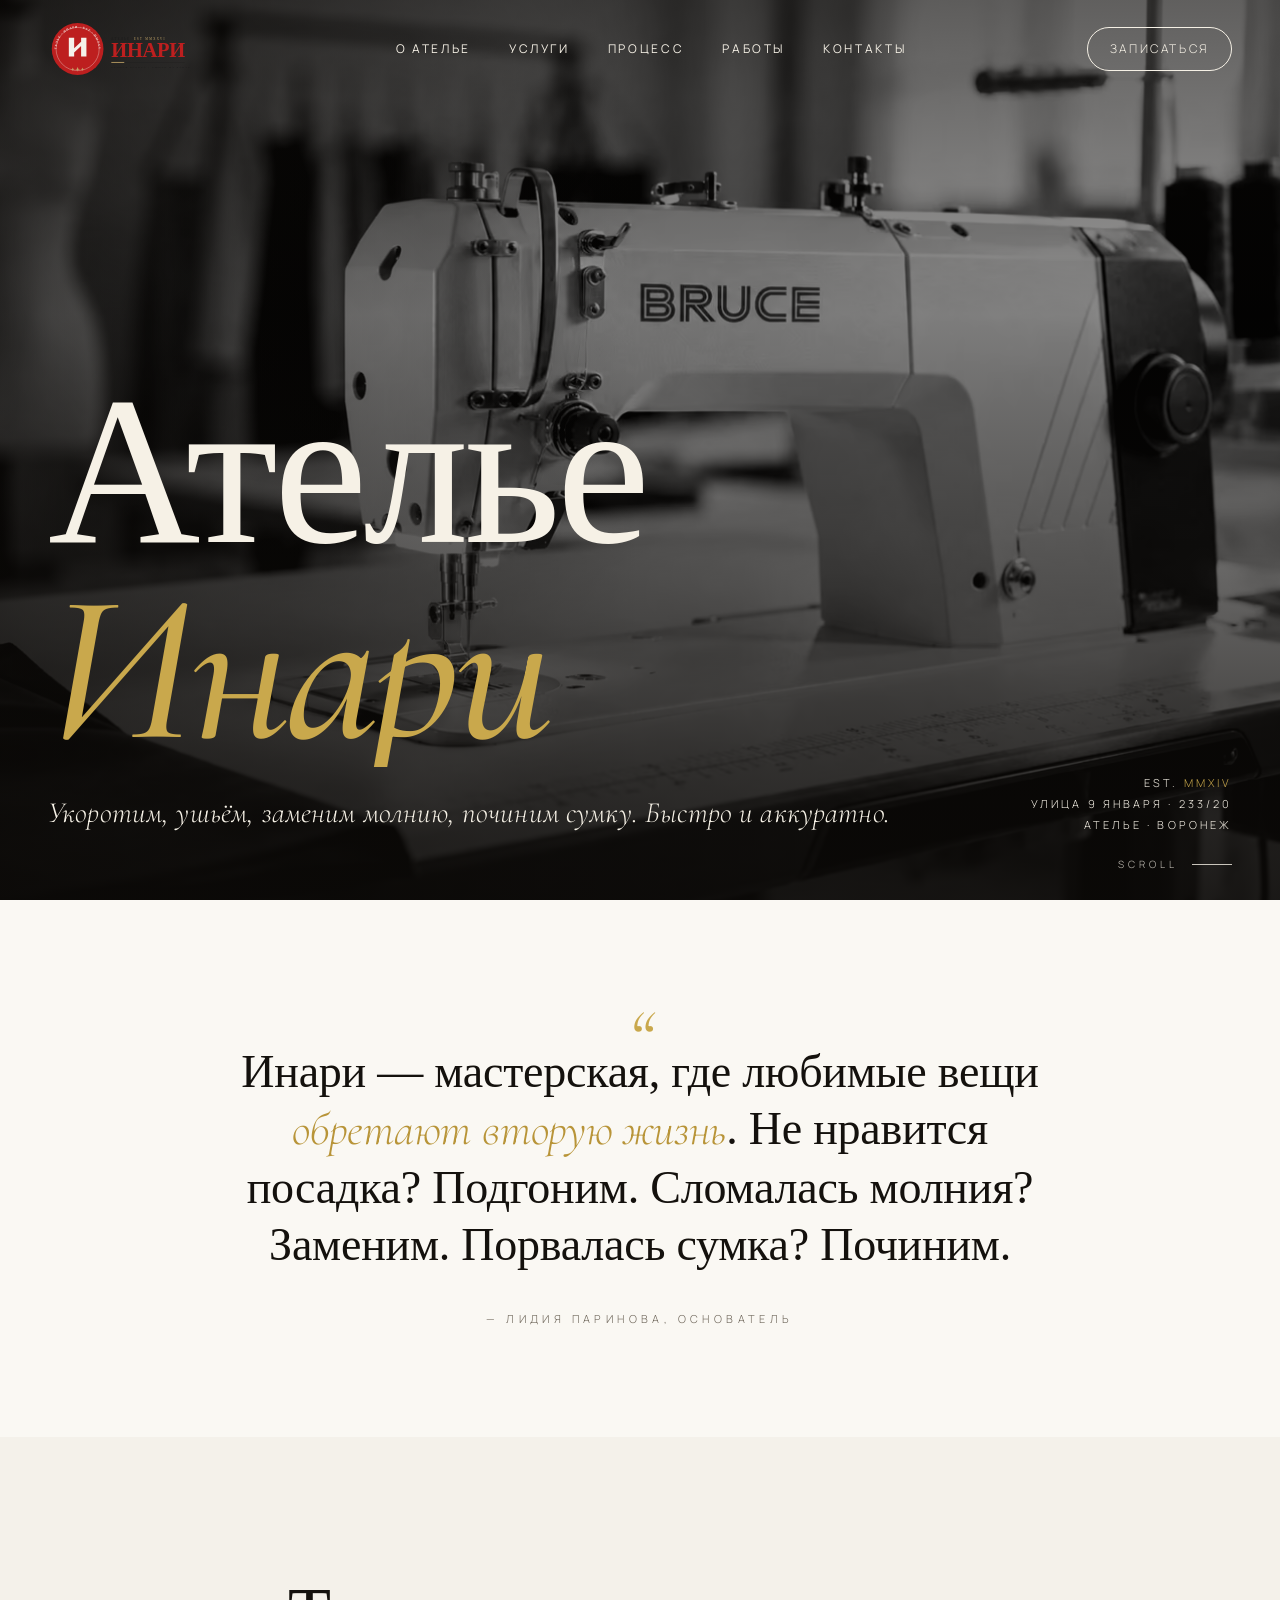
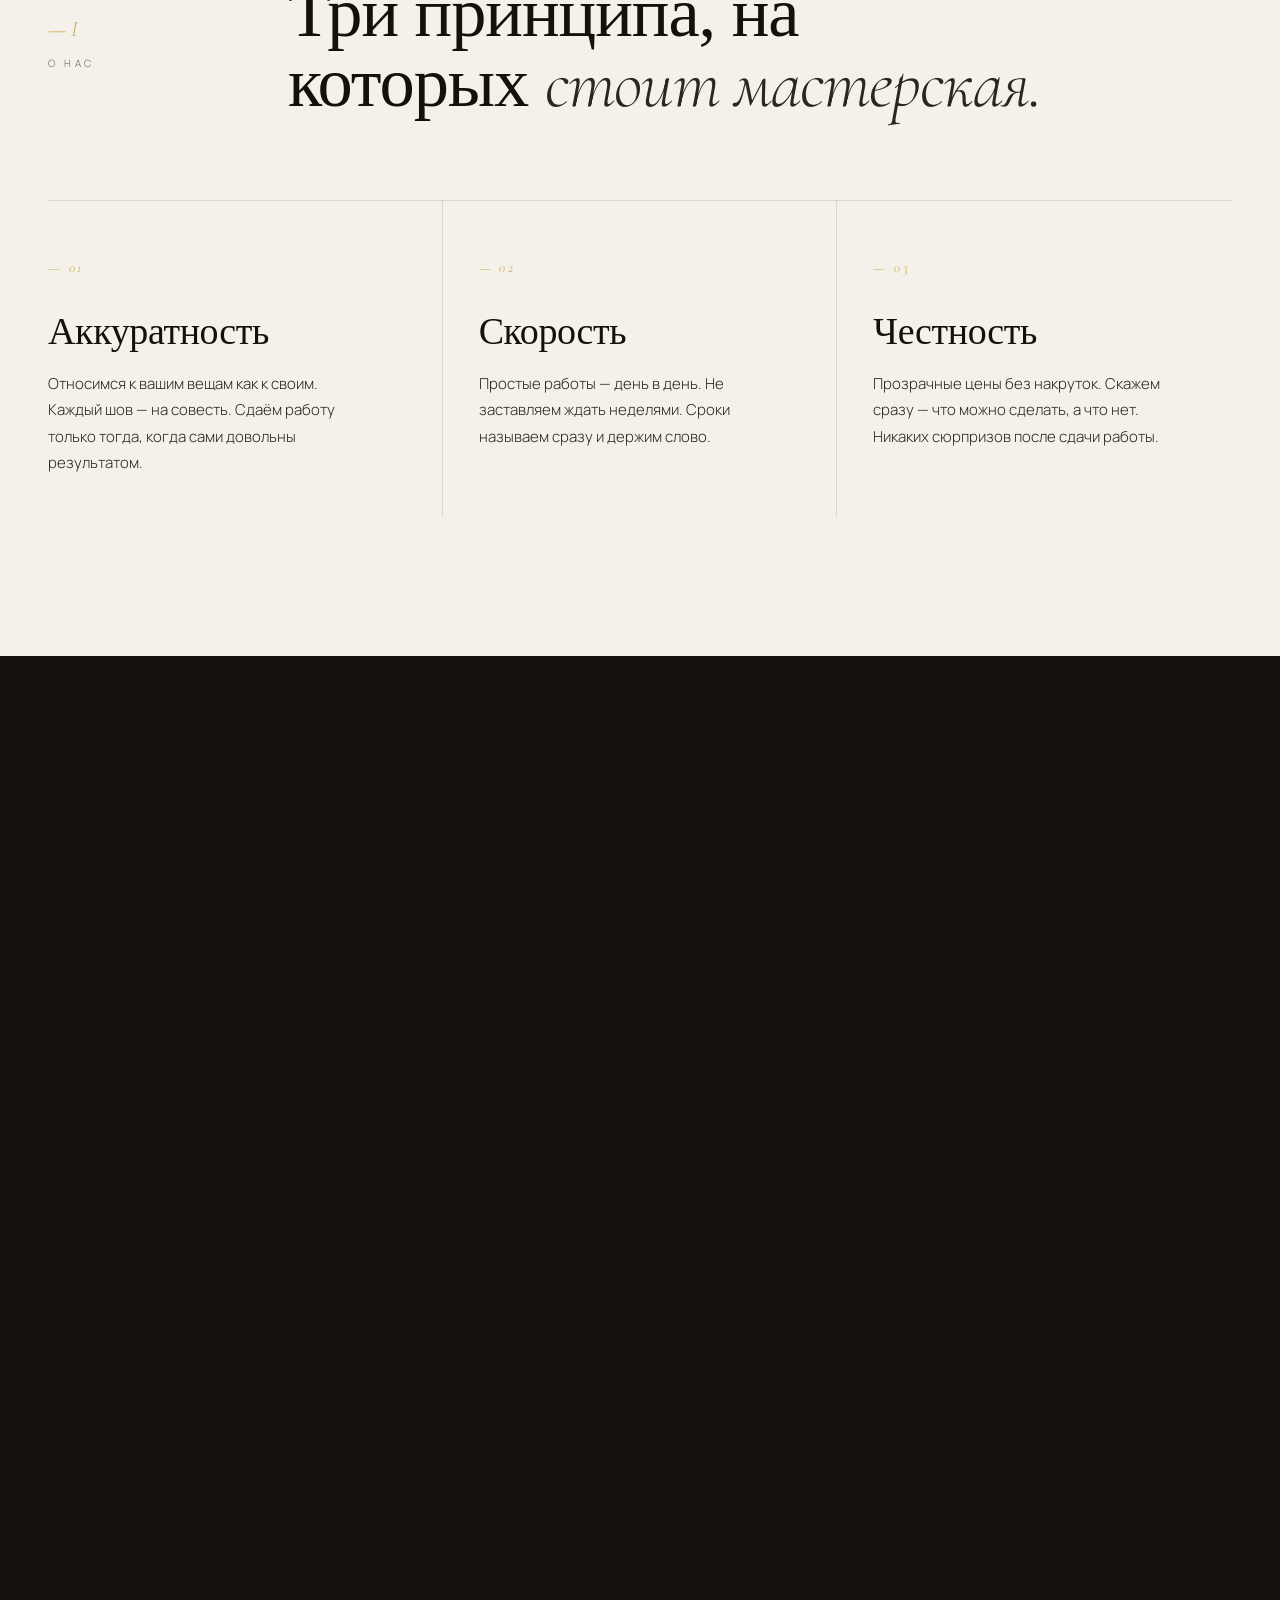
==== commit 1a8ae28c: "admin: обновлены услуги" ====
--- a/index.html
+++ b/index.html
@@ -1290,7 +1290,7 @@
       <div class="index reveal">— II<small>Услуги</small></div>
       <h2 class="reveal d1">Что мы <span class="it">починим и подгоним.</span></h2>
     </div>
-    <ul class="svc-list">
+    <ul class="svc-list" id="svc-list" data-source="data/services.json">
       <li class="svc reveal d1">
         <div class="svc-num">— 01</div>
         <div class="svc-name">Укоротить</div>
@@ -1325,6 +1325,12 @@
         <div class="svc-num">— 06</div>
         <div class="svc-name">Другой ремонт <em style="font-style:italic;color:var(--gold)">одежды</em></div>
         <div class="svc-desc">Подкладка, фурнитура, швы, подгибы. Спросите — скорее всего поможем. Берёмся за то, за что другие не берутся.</div>
+        <div class="svc-arrow">→</div>
+      </li>
+      <li class="svc reveal d3">
+        <div class="svc-num">— 07</div>
+        <div class="svc-name">Ремонт <em style="font-style:italic;color:var(--gold)">кожаных изделий</em></div>
+        <div class="svc-desc">Куртка, пальто, сумка из кожи — починим шов, заменим молнию, подклеим или прошьём. Работаем с натуральной и искусственной кожей.</div>
         <div class="svc-arrow">→</div>
       </li>
     </ul>
@@ -1561,5 +1567,36 @@
   </div>
 </footer>
 
+<script>
+  // Re-render services from data/services.json (static HTML above остаётся для SEO).
+  (function () {
+    var ul = document.getElementById('svc-list');
+    if (!ul) return;
+    fetch('data/services.json', { cache: 'no-cache' })
+      .then(function (r) { return r.ok ? r.json() : null; })
+      .then(function (items) {
+        if (!Array.isArray(items) || !items.length) return;
+        var delays = ['d1','d2','d3','d4','d1','d2','d3','d4'];
+        var esc = function (s) {
+          return String(s).replace(/[&<>"']/g, function (c) {
+            return { '&':'&amp;','<':'&lt;','>':'&gt;','"':'&quot;',"'":'&#39;' }[c];
+          });
+        };
+        var html = items.map(function (it, i) {
+          var hl = it.highlight ? ' <em style="font-style:italic;color:var(--gold)">' + esc(it.highlight) + '</em>' : '';
+          return '<li class="svc reveal ' + (delays[i] || 'd1') + '">' +
+                   '<div class="svc-num">— ' + esc(it.id) + '</div>' +
+                   '<div class="svc-name">' + esc(it.name) + hl + '</div>' +
+                   '<div class="svc-desc">' + esc(it.description) + '</div>' +
+                   '<div class="svc-arrow">→</div>' +
+                 '</li>';
+        }).join('');
+        ul.innerHTML = html;
+        ul.querySelectorAll('.reveal').forEach(function (el) { el.classList.add('in'); });
+      })
+      .catch(function () { /* offline / file:// — оставляем статический HTML */ });
+  })();
+</script>
+
 </body>
 </html>
